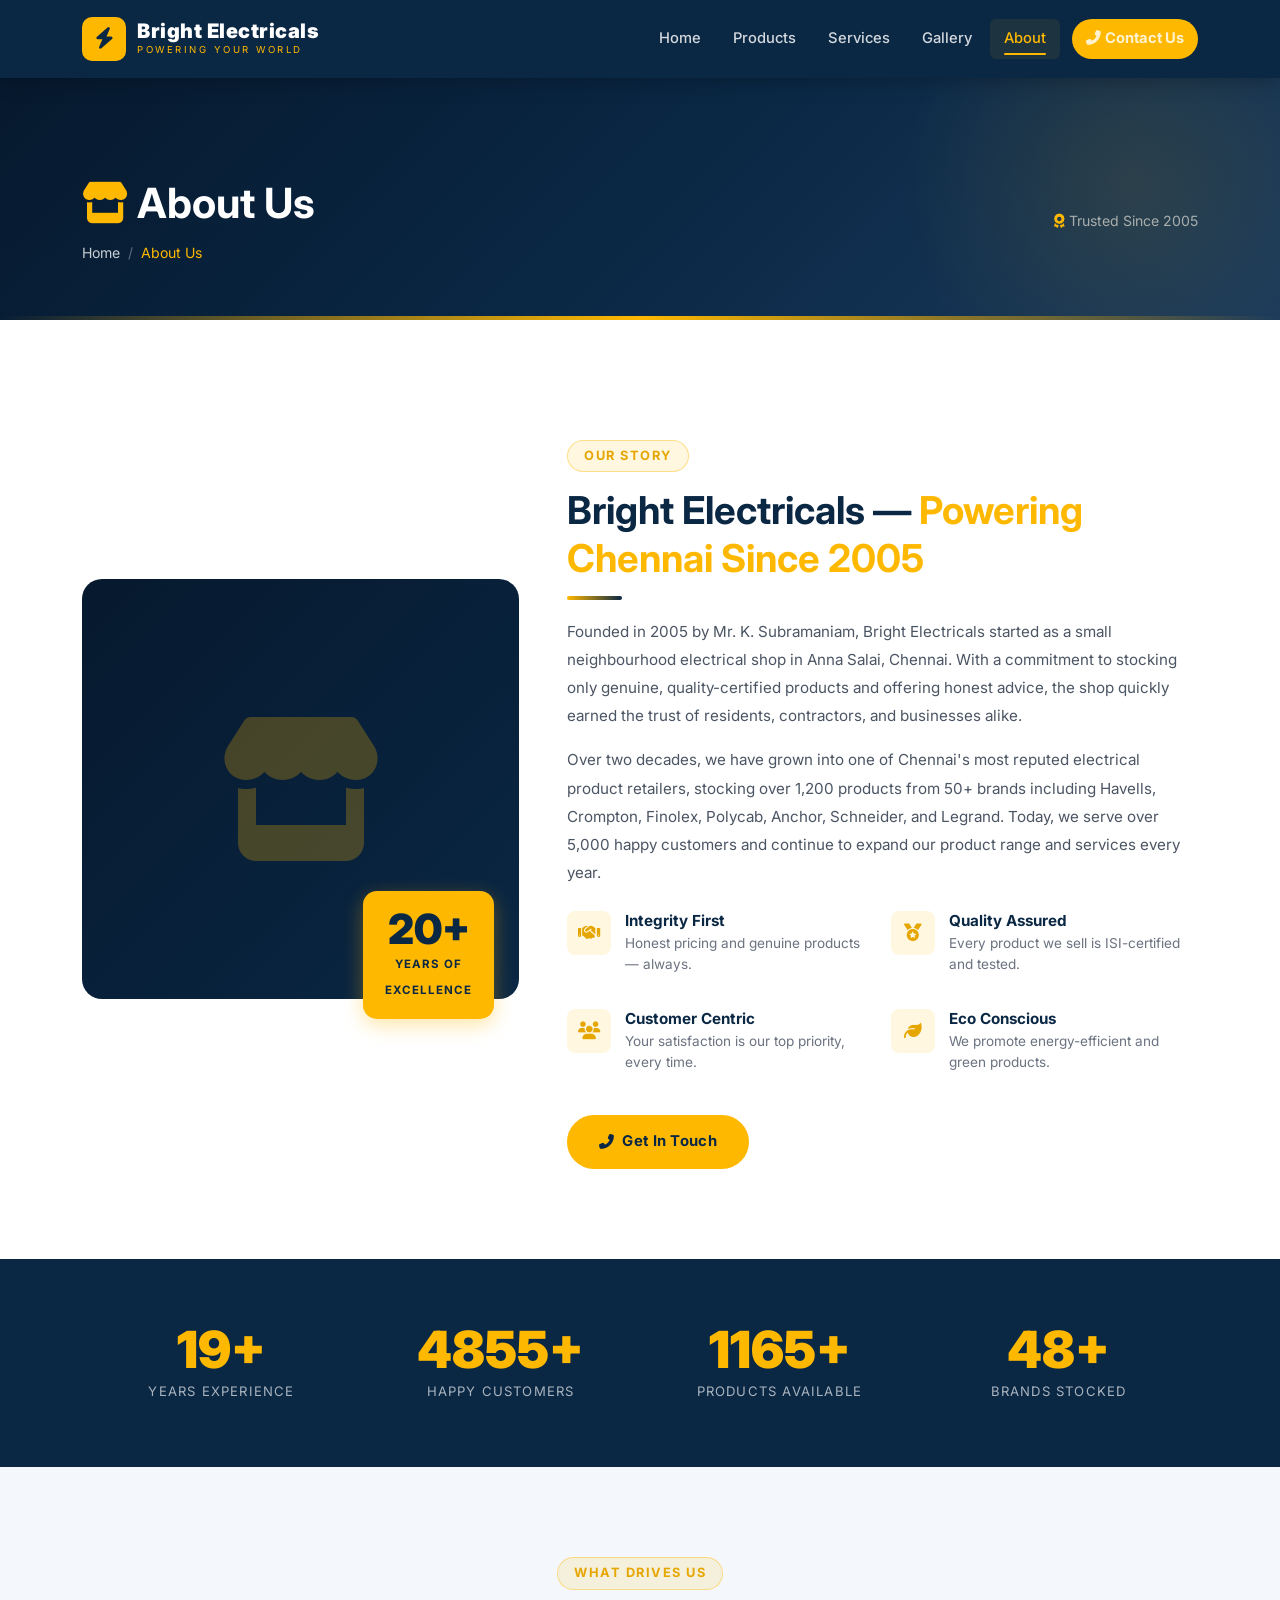
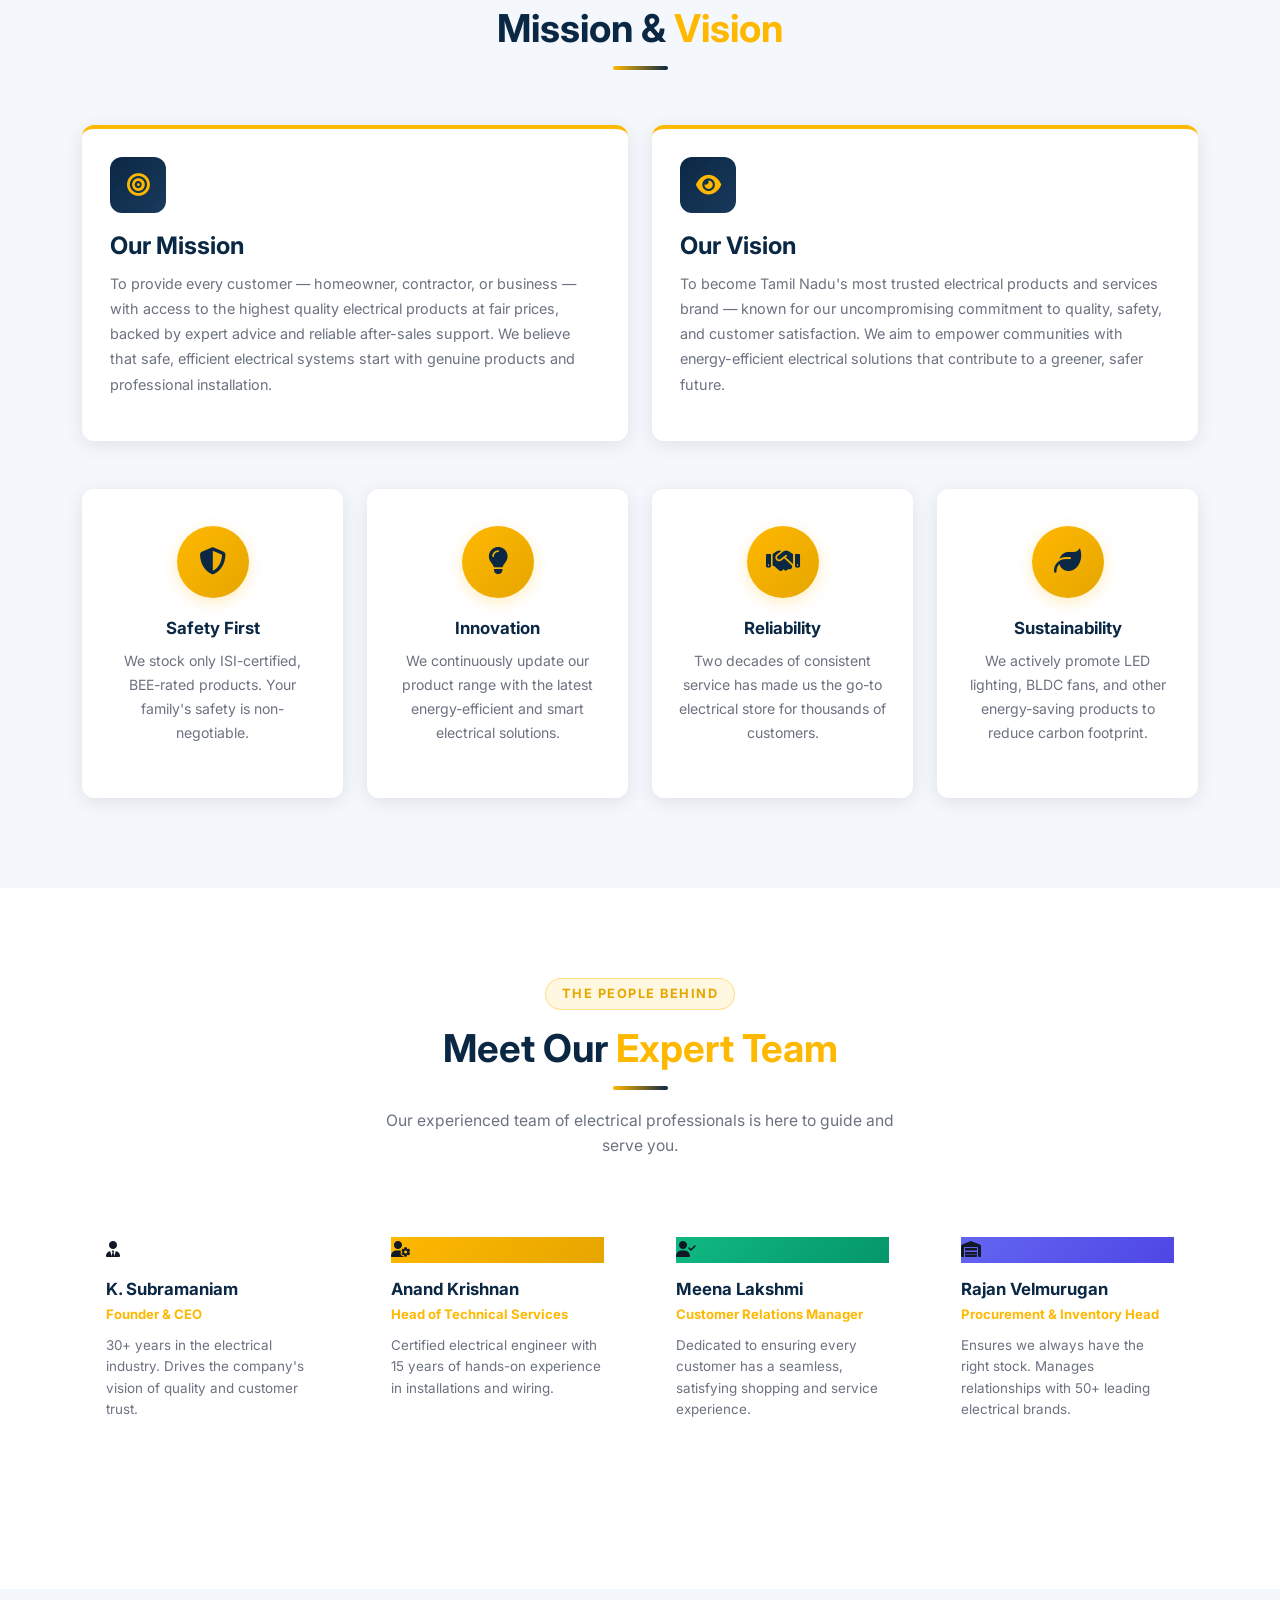
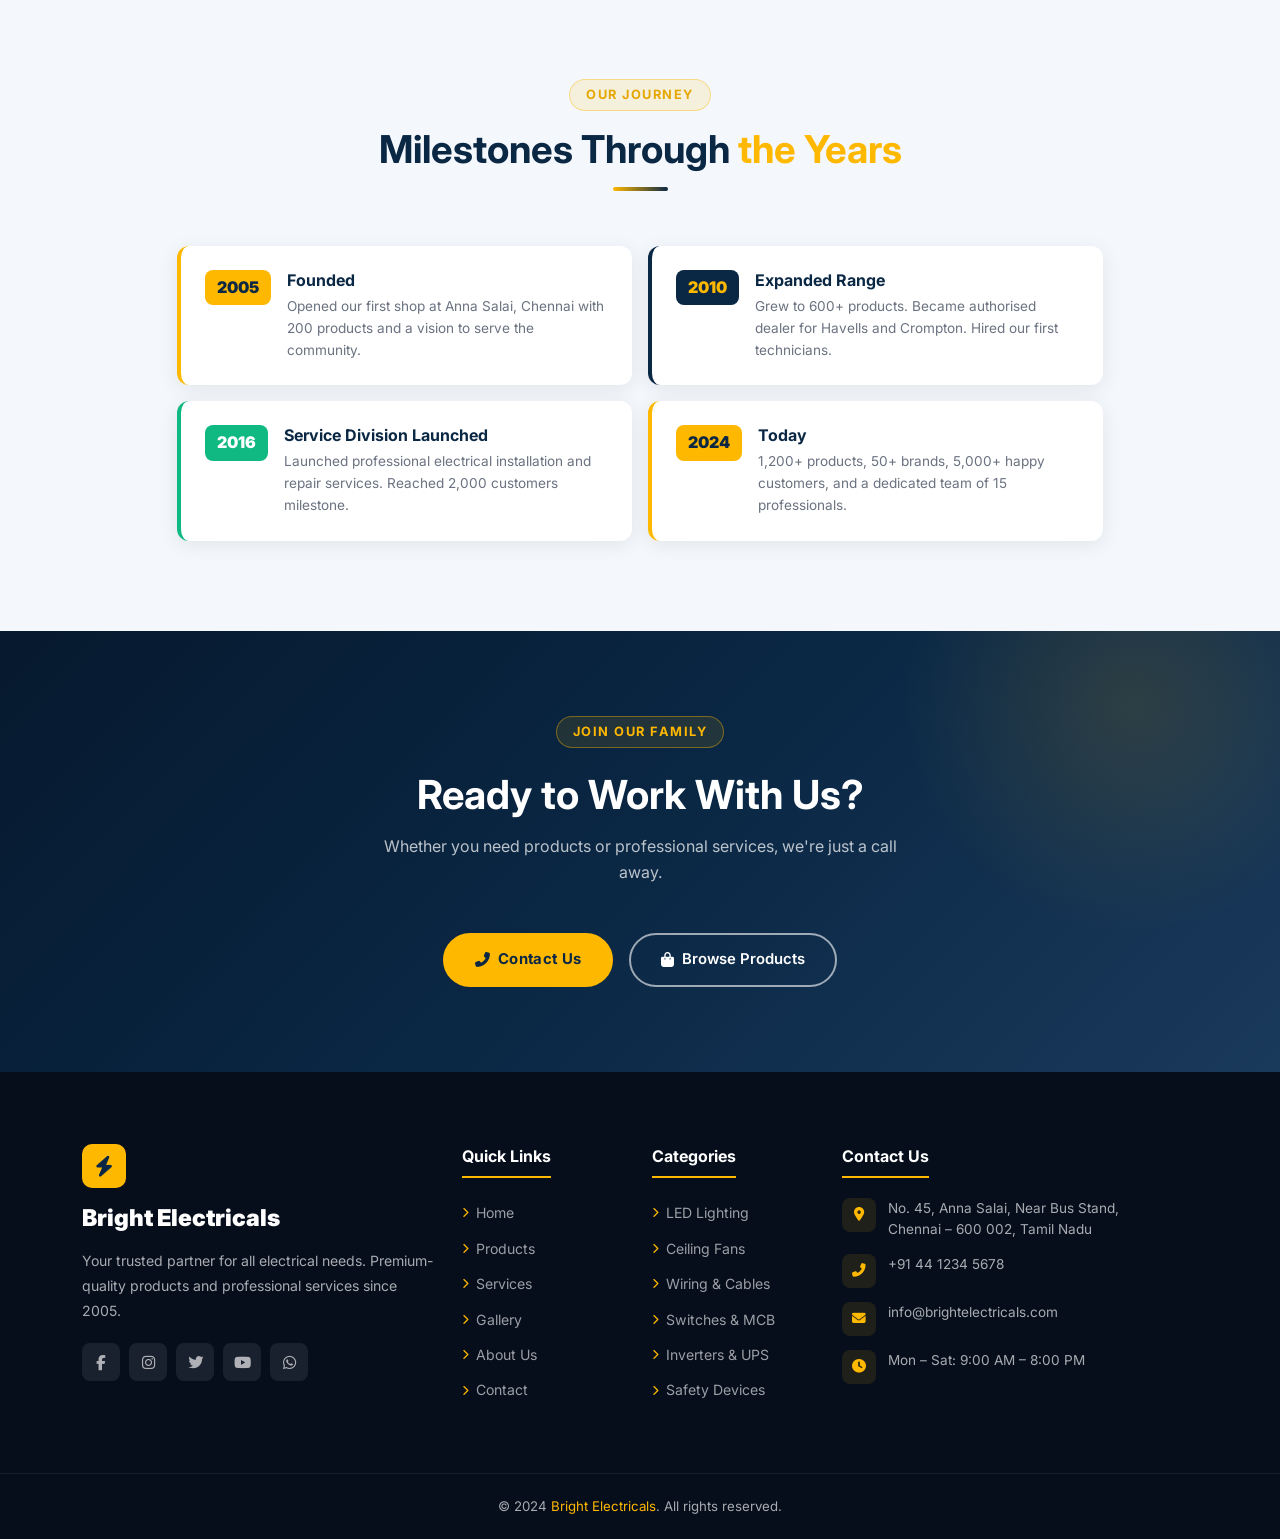
==== about.html @ 71056f07 "first version of website" ====
<!DOCTYPE html>
<html lang="en">
<head>
  <meta charset="UTF-8" />
  <meta name="viewport" content="width=device-width, initial-scale=1.0" />
  <title>About Us — Bright Electricals</title>
  <meta name="description" content="Learn about Bright Electricals — 20+ years of trusted electrical products and services in Chennai." />
  <link rel="stylesheet" href="https://cdn.jsdelivr.net/npm/bootstrap@5.3.2/dist/css/bootstrap.min.css" />
  <link rel="stylesheet" href="https://cdnjs.cloudflare.com/ajax/libs/font-awesome/6.5.0/css/all.min.css" />
  <link href="https://fonts.googleapis.com/css2?family=Inter:wght@400;500;600;700;800;900&display=swap" rel="stylesheet" />
  <link rel="stylesheet" href="css/style.css" />
  <style>body{font-family:'Inter','Segoe UI',sans-serif;}</style>
</head>
<body>

<!-- Preloader -->
<div id="preloader">
  <div class="preloader-inner">
    <i class="fas fa-bolt preloader-icon"></i>
    <div class="preloader-name">Bright Electricals</div>
    <div class="preloader-bar"><div class="preloader-bar-fill"></div></div>
  </div>
</div>

<!-- Navbar -->
<nav class="navbar navbar-expand-lg site-navbar sticky-top">
  <div class="container">
    <a class="navbar-brand navbar-brand-wrap" href="index.html">
      <div class="navbar-logo-icon"><i class="fas fa-bolt"></i></div>
      <div>
        <span class="navbar-brand-name">Bright Electricals</span>
        <span class="navbar-brand-tagline">Powering Your World</span>
      </div>
    </a>
    <button class="navbar-toggler" type="button" data-bs-toggle="collapse" data-bs-target="#mainNav">
      <span class="navbar-toggler-icon"></span>
    </button>
    <div class="collapse navbar-collapse justify-content-end" id="mainNav">
      <ul class="navbar-nav align-items-lg-center gap-lg-1">
        <li class="nav-item"><a class="nav-link" href="index.html">Home</a></li>
        <li class="nav-item"><a class="nav-link" href="products.html">Products</a></li>
        <li class="nav-item"><a class="nav-link" href="services.html">Services</a></li>
        <li class="nav-item"><a class="nav-link" href="gallery.html">Gallery</a></li>
        <li class="nav-item"><a class="nav-link active" href="about.html">About</a></li>
        <li class="nav-item"><a class="nav-link nav-cta" href="contact.html"><i class="fas fa-phone-alt me-1"></i>Contact Us</a></li>
      </ul>
    </div>
  </div>
</nav>

<!-- Page Banner -->
<section class="page-banner">
  <div class="container">
    <div class="row align-items-center">
      <div class="col-md-8">
        <h1 class="banner-title"><i class="fas fa-store me-2" style="color:#FFB800;"></i>About Us</h1>
        <nav aria-label="breadcrumb">
          <ol class="breadcrumb">
            <li class="breadcrumb-item"><a href="index.html">Home</a></li>
            <li class="breadcrumb-item active">About Us</li>
          </ol>
        </nav>
      </div>
      <div class="col-md-4 text-md-end mt-3 mt-md-0">
        <span style="color:rgba(255,255,255,.6); font-size:.88rem;"><i class="fas fa-award me-1" style="color:#FFB800;"></i>Trusted Since 2005</span>
      </div>
    </div>
  </div>
</section>

<!-- Our Story -->
<section class="section-padding" style="background:#fff;">
  <div class="container">
    <div class="row align-items-center g-5">
      <div class="col-lg-5 reveal">
        <div class="about-img-box">
          <div class="about-main-img">
            <i class="fas fa-store fa-10x"></i>
          </div>
          <div class="exp-badge">
            <span class="exp-years">20+</span>
            <span class="exp-text">Years of<br>Excellence</span>
          </div>
        </div>
      </div>
      <div class="col-lg-7 reveal reveal-delay-1" style="padding-top:30px;">
        <span class="section-tag">Our Story</span>
        <h2 class="section-title">Bright Electricals — <span>Powering Chennai Since 2005</span></h2>
        <div class="divider"></div>
        <p style="color:#4b5563; font-size:.95rem; line-height:1.85; margin-bottom:16px;">
          Founded in 2005 by Mr. K. Subramaniam, Bright Electricals started as a small neighbourhood electrical shop in Anna Salai, Chennai. With a commitment to stocking only genuine, quality-certified products and offering honest advice, the shop quickly earned the trust of residents, contractors, and businesses alike.
        </p>
        <p style="color:#4b5563; font-size:.95rem; line-height:1.85; margin-bottom:24px;">
          Over two decades, we have grown into one of Chennai's most reputed electrical product retailers, stocking over 1,200 products from 50+ brands including Havells, Crompton, Finolex, Polycab, Anchor, Schneider, and Legrand. Today, we serve over 5,000 happy customers and continue to expand our product range and services every year.
        </p>
        <div class="row g-3 mb-4">
          <div class="col-6">
            <div class="value-item">
              <div class="value-icon"><i class="fas fa-handshake"></i></div>
              <div>
                <h6>Integrity First</h6>
                <p>Honest pricing and genuine products — always.</p>
              </div>
            </div>
          </div>
          <div class="col-6">
            <div class="value-item">
              <div class="value-icon"><i class="fas fa-medal"></i></div>
              <div>
                <h6>Quality Assured</h6>
                <p>Every product we sell is ISI-certified and tested.</p>
              </div>
            </div>
          </div>
          <div class="col-6">
            <div class="value-item">
              <div class="value-icon"><i class="fas fa-users"></i></div>
              <div>
                <h6>Customer Centric</h6>
                <p>Your satisfaction is our top priority, every time.</p>
              </div>
            </div>
          </div>
          <div class="col-6">
            <div class="value-item">
              <div class="value-icon"><i class="fas fa-leaf"></i></div>
              <div>
                <h6>Eco Conscious</h6>
                <p>We promote energy-efficient and green products.</p>
              </div>
            </div>
          </div>
        </div>
        <a href="contact.html" class="btn-yellow"><i class="fas fa-phone-alt"></i> Get In Touch</a>
      </div>
    </div>
  </div>
</section>

<!-- Stats Counter -->
<section class="stats-strip">
  <div class="container">
    <div class="row g-0 text-center">
      <div class="col-6 col-md-3">
        <div class="stat-block">
          <span class="stat-big counter" data-target="20" data-suffix="+">0+</span>
          <span class="stat-lbl">Years Experience</span>
        </div>
      </div>
      <div class="col-6 col-md-3">
        <div class="stat-block">
          <span class="stat-big counter" data-target="5000" data-suffix="+">0+</span>
          <span class="stat-lbl">Happy Customers</span>
        </div>
      </div>
      <div class="col-6 col-md-3">
        <div class="stat-block">
          <span class="stat-big counter" data-target="1200" data-suffix="+">0+</span>
          <span class="stat-lbl">Products Available</span>
        </div>
      </div>
      <div class="col-6 col-md-3">
        <div class="stat-block">
          <span class="stat-big counter" data-target="50" data-suffix="+">0+</span>
          <span class="stat-lbl">Brands Stocked</span>
        </div>
      </div>
    </div>
  </div>
</section>

<!-- Mission & Vision -->
<section class="section-padding" style="background:#f4f7fb;">
  <div class="container">
    <div class="section-header text-center reveal">
      <span class="section-tag">What Drives Us</span>
      <h2 class="section-title">Mission & <span>Vision</span></h2>
      <div class="divider center"></div>
    </div>
    <div class="row g-4 mb-5">
      <div class="col-md-6 reveal reveal-delay-1">
        <div class="mission-vision-card">
          <div style="width:56px; height:56px; background:linear-gradient(135deg,#0a2744,#1a3a5c); border-radius:12px; display:flex; align-items:center; justify-content:center; margin-bottom:18px;">
            <i class="fas fa-bullseye" style="color:#FFB800; font-size:1.4rem;"></i>
          </div>
          <h4>Our Mission</h4>
          <p>To provide every customer — homeowner, contractor, or business — with access to the highest quality electrical products at fair prices, backed by expert advice and reliable after-sales support. We believe that safe, efficient electrical systems start with genuine products and professional installation.</p>
        </div>
      </div>
      <div class="col-md-6 reveal reveal-delay-2">
        <div class="mission-vision-card">
          <div style="width:56px; height:56px; background:linear-gradient(135deg,#0a2744,#1a3a5c); border-radius:12px; display:flex; align-items:center; justify-content:center; margin-bottom:18px;">
            <i class="fas fa-eye" style="color:#FFB800; font-size:1.4rem;"></i>
          </div>
          <h4>Our Vision</h4>
          <p>To become Tamil Nadu's most trusted electrical products and services brand — known for our uncompromising commitment to quality, safety, and customer satisfaction. We aim to empower communities with energy-efficient electrical solutions that contribute to a greener, safer future.</p>
        </div>
      </div>
    </div>

    <!-- Core Values -->
    <div class="row g-4">
      <div class="col-lg-3 col-sm-6 reveal reveal-delay-1">
        <div class="feature-card">
          <div class="feature-icon-wrap"><i class="fas fa-shield-alt"></i></div>
          <h4>Safety First</h4>
          <p>We stock only ISI-certified, BEE-rated products. Your family's safety is non-negotiable.</p>
        </div>
      </div>
      <div class="col-lg-3 col-sm-6 reveal reveal-delay-2">
        <div class="feature-card">
          <div class="feature-icon-wrap"><i class="fas fa-lightbulb"></i></div>
          <h4>Innovation</h4>
          <p>We continuously update our product range with the latest energy-efficient and smart electrical solutions.</p>
        </div>
      </div>
      <div class="col-lg-3 col-sm-6 reveal reveal-delay-3">
        <div class="feature-card">
          <div class="feature-icon-wrap"><i class="fas fa-handshake"></i></div>
          <h4>Reliability</h4>
          <p>Two decades of consistent service has made us the go-to electrical store for thousands of customers.</p>
        </div>
      </div>
      <div class="col-lg-3 col-sm-6 reveal reveal-delay-4">
        <div class="feature-card">
          <div class="feature-icon-wrap"><i class="fas fa-leaf"></i></div>
          <h4>Sustainability</h4>
          <p>We actively promote LED lighting, BLDC fans, and other energy-saving products to reduce carbon footprint.</p>
        </div>
      </div>
    </div>
  </div>
</section>

<!-- Team Section -->
<section class="section-padding" style="background:#fff;">
  <div class="container">
    <div class="section-header text-center reveal">
      <span class="section-tag">The People Behind</span>
      <h2 class="section-title">Meet Our <span>Expert Team</span></h2>
      <div class="divider center"></div>
      <p class="section-subtitle center">Our experienced team of electrical professionals is here to guide and serve you.</p>
    </div>
    <div class="row g-4 justify-content-center">
      <div class="col-sm-6 col-lg-3 reveal reveal-delay-1">
        <div class="team-card p-4">
          <div class="team-avatar mb-3"><i class="fas fa-user-tie"></i></div>
          <h5 style="color:#0a2744; font-size:1.05rem; margin-bottom:4px;">K. Subramaniam</h5>
          <p style="font-size:.82rem; color:#FFB800; font-weight:700; margin-bottom:10px;">Founder & CEO</p>
          <p style="font-size:.84rem; color:#6b7280; line-height:1.6;">30+ years in the electrical industry. Drives the company's vision of quality and customer trust.</p>
          <div class="social-links justify-content-center mt-3">
            <a href="#" class="social-link"><i class="fab fa-linkedin-in"></i></a>
            <a href="#" class="social-link"><i class="fab fa-whatsapp"></i></a>
          </div>
        </div>
      </div>
      <div class="col-sm-6 col-lg-3 reveal reveal-delay-2">
        <div class="team-card p-4">
          <div class="team-avatar mb-3" style="background:linear-gradient(135deg,#FFB800,#e6a600);"><i class="fas fa-user-cog"></i></div>
          <h5 style="color:#0a2744; font-size:1.05rem; margin-bottom:4px;">Anand Krishnan</h5>
          <p style="font-size:.82rem; color:#FFB800; font-weight:700; margin-bottom:10px;">Head of Technical Services</p>
          <p style="font-size:.84rem; color:#6b7280; line-height:1.6;">Certified electrical engineer with 15 years of hands-on experience in installations and wiring.</p>
          <div class="social-links justify-content-center mt-3">
            <a href="#" class="social-link"><i class="fab fa-linkedin-in"></i></a>
            <a href="#" class="social-link"><i class="fab fa-whatsapp"></i></a>
          </div>
        </div>
      </div>
      <div class="col-sm-6 col-lg-3 reveal reveal-delay-3">
        <div class="team-card p-4">
          <div class="team-avatar mb-3" style="background:linear-gradient(135deg,#10b981,#059669);"><i class="fas fa-user-check"></i></div>
          <h5 style="color:#0a2744; font-size:1.05rem; margin-bottom:4px;">Meena Lakshmi</h5>
          <p style="font-size:.82rem; color:#FFB800; font-weight:700; margin-bottom:10px;">Customer Relations Manager</p>
          <p style="font-size:.84rem; color:#6b7280; line-height:1.6;">Dedicated to ensuring every customer has a seamless, satisfying shopping and service experience.</p>
          <div class="social-links justify-content-center mt-3">
            <a href="#" class="social-link"><i class="fab fa-linkedin-in"></i></a>
            <a href="#" class="social-link"><i class="fab fa-whatsapp"></i></a>
          </div>
        </div>
      </div>
      <div class="col-sm-6 col-lg-3 reveal reveal-delay-4">
        <div class="team-card p-4">
          <div class="team-avatar mb-3" style="background:linear-gradient(135deg,#6366f1,#4f46e5);"><i class="fas fa-warehouse"></i></div>
          <h5 style="color:#0a2744; font-size:1.05rem; margin-bottom:4px;">Rajan Velmurugan</h5>
          <p style="font-size:.82rem; color:#FFB800; font-weight:700; margin-bottom:10px;">Procurement & Inventory Head</p>
          <p style="font-size:.84rem; color:#6b7280; line-height:1.6;">Ensures we always have the right stock. Manages relationships with 50+ leading electrical brands.</p>
          <div class="social-links justify-content-center mt-3">
            <a href="#" class="social-link"><i class="fab fa-linkedin-in"></i></a>
            <a href="#" class="social-link"><i class="fab fa-whatsapp"></i></a>
          </div>
        </div>
      </div>
    </div>
  </div>
</section>

<!-- Why Us Timeline -->
<section class="section-padding" style="background:#f4f7fb;">
  <div class="container">
    <div class="section-header text-center reveal">
      <span class="section-tag">Our Journey</span>
      <h2 class="section-title">Milestones Through <span>the Years</span></h2>
      <div class="divider center"></div>
    </div>
    <div class="row g-4 justify-content-center">
      <div class="col-md-10">
        <div class="row g-3">
          <div class="col-md-6 reveal reveal-delay-1">
            <div style="background:#fff; border-radius:12px; padding:24px; box-shadow:0 4px 20px rgba(0,0,0,.08); display:flex; gap:16px; align-items:flex-start; border-left:4px solid #FFB800;">
              <div style="background:#FFB800; color:#0a2744; font-weight:900; font-size:1rem; padding:8px 12px; border-radius:8px; flex-shrink:0; line-height:1.2; text-align:center;">2005</div>
              <div>
                <h6 style="color:#0a2744; margin-bottom:6px;">Founded</h6>
                <p style="font-size:.85rem; color:#6b7280; margin:0; line-height:1.6;">Opened our first shop at Anna Salai, Chennai with 200 products and a vision to serve the community.</p>
              </div>
            </div>
          </div>
          <div class="col-md-6 reveal reveal-delay-2">
            <div style="background:#fff; border-radius:12px; padding:24px; box-shadow:0 4px 20px rgba(0,0,0,.08); display:flex; gap:16px; align-items:flex-start; border-left:4px solid #0a2744;">
              <div style="background:#0a2744; color:#FFB800; font-weight:900; font-size:1rem; padding:8px 12px; border-radius:8px; flex-shrink:0; line-height:1.2; text-align:center;">2010</div>
              <div>
                <h6 style="color:#0a2744; margin-bottom:6px;">Expanded Range</h6>
                <p style="font-size:.85rem; color:#6b7280; margin:0; line-height:1.6;">Grew to 600+ products. Became authorised dealer for Havells and Crompton. Hired our first technicians.</p>
              </div>
            </div>
          </div>
          <div class="col-md-6 reveal reveal-delay-3">
            <div style="background:#fff; border-radius:12px; padding:24px; box-shadow:0 4px 20px rgba(0,0,0,.08); display:flex; gap:16px; align-items:flex-start; border-left:4px solid #10b981;">
              <div style="background:#10b981; color:#fff; font-weight:900; font-size:1rem; padding:8px 12px; border-radius:8px; flex-shrink:0; line-height:1.2; text-align:center;">2016</div>
              <div>
                <h6 style="color:#0a2744; margin-bottom:6px;">Service Division Launched</h6>
                <p style="font-size:.85rem; color:#6b7280; margin:0; line-height:1.6;">Launched professional electrical installation and repair services. Reached 2,000 customers milestone.</p>
              </div>
            </div>
          </div>
          <div class="col-md-6 reveal reveal-delay-4">
            <div style="background:#fff; border-radius:12px; padding:24px; box-shadow:0 4px 20px rgba(0,0,0,.08); display:flex; gap:16px; align-items:flex-start; border-left:4px solid #FFB800;">
              <div style="background:#FFB800; color:#0a2744; font-weight:900; font-size:1rem; padding:8px 12px; border-radius:8px; flex-shrink:0; line-height:1.2; text-align:center;">2024</div>
              <div>
                <h6 style="color:#0a2744; margin-bottom:6px;">Today</h6>
                <p style="font-size:.85rem; color:#6b7280; margin:0; line-height:1.6;">1,200+ products, 50+ brands, 5,000+ happy customers, and a dedicated team of 15 professionals.</p>
              </div>
            </div>
          </div>
        </div>
      </div>
    </div>
  </div>
</section>

<!-- CTA -->
<section class="cta-section">
  <div class="container text-center position-relative">
    <div class="reveal">
      <span class="section-tag" style="color:#FFB800; border-color:rgba(255,184,0,.4); background:rgba(255,184,0,.1);">Join Our Family</span>
      <h2 class="cta-title mt-2">Ready to Work With Us?</h2>
      <p class="cta-sub mb-5 mx-auto">Whether you need products or professional services, we're just a call away.</p>
      <div class="d-flex justify-content-center gap-3 flex-wrap">
        <a href="contact.html" class="btn-yellow"><i class="fas fa-phone-alt"></i> Contact Us</a>
        <a href="products.html" class="btn-outline-white"><i class="fas fa-shopping-bag"></i> Browse Products</a>
      </div>
    </div>
  </div>
</section>

<!-- Footer -->
<footer class="site-footer">
  <div class="container">
    <div class="row g-4">
      <div class="col-lg-4 col-md-6">
        <div class="footer-logo-icon"><i class="fas fa-bolt"></i></div>
        <span class="footer-brand-name">Bright Electricals</span>
        <p class="footer-about">Your trusted partner for all electrical needs. Premium-quality products and professional services since 2005.</p>
        <div class="social-links">
          <a href="#" class="social-link"><i class="fab fa-facebook-f"></i></a>
          <a href="#" class="social-link"><i class="fab fa-instagram"></i></a>
          <a href="#" class="social-link"><i class="fab fa-twitter"></i></a>
          <a href="#" class="social-link"><i class="fab fa-youtube"></i></a>
          <a href="#" class="social-link"><i class="fab fa-whatsapp"></i></a>
        </div>
      </div>
      <div class="col-lg-2 col-md-6 col-6">
        <h5 class="footer-heading">Quick Links</h5>
        <ul class="footer-list">
          <li><a href="index.html"><i class="fas fa-chevron-right"></i>Home</a></li>
          <li><a href="products.html"><i class="fas fa-chevron-right"></i>Products</a></li>
          <li><a href="services.html"><i class="fas fa-chevron-right"></i>Services</a></li>
          <li><a href="gallery.html"><i class="fas fa-chevron-right"></i>Gallery</a></li>
          <li><a href="about.html"><i class="fas fa-chevron-right"></i>About Us</a></li>
          <li><a href="contact.html"><i class="fas fa-chevron-right"></i>Contact</a></li>
        </ul>
      </div>
      <div class="col-lg-2 col-md-6 col-6">
        <h5 class="footer-heading">Categories</h5>
        <ul class="footer-list">
          <li><a href="products.html"><i class="fas fa-chevron-right"></i>LED Lighting</a></li>
          <li><a href="products.html"><i class="fas fa-chevron-right"></i>Ceiling Fans</a></li>
          <li><a href="products.html"><i class="fas fa-chevron-right"></i>Wiring & Cables</a></li>
          <li><a href="products.html"><i class="fas fa-chevron-right"></i>Switches & MCB</a></li>
          <li><a href="products.html"><i class="fas fa-chevron-right"></i>Inverters & UPS</a></li>
          <li><a href="products.html"><i class="fas fa-chevron-right"></i>Safety Devices</a></li>
        </ul>
      </div>
      <div class="col-lg-4 col-md-6">
        <h5 class="footer-heading">Contact Us</h5>
        <div class="footer-contact-row">
          <div class="footer-contact-icon"><i class="fas fa-map-marker-alt"></i></div>
          <div class="info">No. 45, Anna Salai, Near Bus Stand,<br>Chennai – 600 002, Tamil Nadu</div>
        </div>
        <div class="footer-contact-row">
          <div class="footer-contact-icon"><i class="fas fa-phone-alt"></i></div>
          <div class="info"><a href="tel:+914412345678" style="color:rgba(255,255,255,.65);">+91 44 1234 5678</a></div>
        </div>
        <div class="footer-contact-row">
          <div class="footer-contact-icon"><i class="fas fa-envelope"></i></div>
          <div class="info"><a href="mailto:info@brightelectricals.com" style="color:rgba(255,255,255,.65);">info@brightelectricals.com</a></div>
        </div>
        <div class="footer-contact-row">
          <div class="footer-contact-icon"><i class="fas fa-clock"></i></div>
          <div class="info">Mon – Sat: 9:00 AM – 8:00 PM</div>
        </div>
      </div>
    </div>
  </div>
  <div class="footer-bottom">
    <p class="mb-0">© 2024 <a href="index.html">Bright Electricals</a>. All rights reserved.</p>
  </div>
</footer>

<button id="scrollTop" title="Back to Top"><i class="fas fa-chevron-up"></i></button>
<script src="https://cdn.jsdelivr.net/npm/bootstrap@5.3.2/dist/js/bootstrap.bundle.min.js"></script>
<script src="js/script.js"></script>
</body>
</html>
---- css/style.css ----
/* ============================================================
   BRIGHT ELECTRICALS — Main Stylesheet
   ============================================================ */

/* ── CSS Variables ── */
:root {
  --primary:        #0a2744;
  --primary-light:  #1a3a5c;
  --primary-dark:   #06192e;
  --secondary:      #FFB800;
  --secondary-dark: #e6a600;
  --white:          #ffffff;
  --light:          #f4f7fb;
  --dark:           #111827;
  --gray:           #6b7280;
  --light-gray:     #e5e7eb;
  --success:        #10b981;
  --danger:         #ef4444;
  --shadow:         0 4px 20px rgba(0,0,0,0.09);
  --shadow-hover:   0 10px 35px rgba(0,0,0,0.18);
  --shadow-yellow:  0 6px 20px rgba(255,184,0,0.35);
  --transition:     all 0.3s ease;
  --radius:         12px;
  --radius-sm:      8px;
}

/* ── Reset & Base ── */
*, *::before, *::after { box-sizing: border-box; margin: 0; padding: 0; }
html { scroll-behavior: smooth; }
body {
  font-family: 'Segoe UI', Tahoma, Geneva, Verdana, sans-serif;
  color: var(--dark);
  background: var(--white);
  overflow-x: hidden;
  line-height: 1.6;
}
h1,h2,h3,h4,h5,h6 { font-weight: 700; line-height: 1.25; }
a { text-decoration: none; transition: var(--transition); }
img { max-width: 100%; }
ul { list-style: none; }

/* ── Utilities ── */
.section-padding  { padding: 90px 0; }
.section-padding-sm { padding: 60px 0; }

.section-header { margin-bottom: 55px; }
.section-tag {
  display: inline-block;
  background: rgba(255,184,0,0.12);
  border: 1px solid rgba(255,184,0,0.4);
  color: var(--secondary-dark);
  padding: 5px 16px;
  border-radius: 50px;
  font-size: .8rem;
  font-weight: 700;
  letter-spacing: 1.5px;
  text-transform: uppercase;
  margin-bottom: 14px;
}
.section-title {
  font-size: clamp(1.8rem, 4vw, 2.4rem);
  color: var(--primary);
  margin-bottom: 14px;
}
.section-title span { color: var(--secondary); }
.section-subtitle { color: var(--gray); font-size: .98rem; max-width: 540px; }
.section-subtitle.center { margin: 0 auto; }
.divider {
  width: 55px; height: 4px;
  background: linear-gradient(to right, var(--secondary), var(--primary));
  border-radius: 2px;
  margin: 12px 0 18px;
}
.divider.center { margin: 12px auto 18px; }

/* Buttons */
.btn-yellow {
  display: inline-flex; align-items: center; gap: 8px;
  background: var(--secondary);
  color: var(--primary);
  border: 2px solid var(--secondary);
  padding: 13px 30px;
  border-radius: 50px;
  font-weight: 700;
  font-size: .93rem;
  letter-spacing: .3px;
  transition: var(--transition);
  cursor: pointer;
}
.btn-yellow:hover {
  background: var(--secondary-dark);
  border-color: var(--secondary-dark);
  color: var(--primary);
  transform: translateY(-3px);
  box-shadow: var(--shadow-yellow);
}
.btn-outline-white {
  display: inline-flex; align-items: center; gap: 8px;
  background: transparent;
  color: var(--white);
  border: 2px solid rgba(255,255,255,0.6);
  padding: 13px 30px;
  border-radius: 50px;
  font-weight: 600;
  font-size: .93rem;
  transition: var(--transition);
  cursor: pointer;
}
.btn-outline-white:hover {
  background: var(--white);
  color: var(--primary);
  border-color: var(--white);
  transform: translateY(-3px);
}
.btn-primary-dark {
  display: inline-flex; align-items: center; gap: 8px;
  background: var(--primary);
  color: var(--white);
  border: 2px solid var(--primary);
  padding: 11px 26px;
  border-radius: var(--radius-sm);
  font-weight: 600;
  font-size: .9rem;
  transition: var(--transition);
  cursor: pointer;
}
.btn-primary-dark:hover {
  background: var(--primary-light);
  border-color: var(--primary-light);
  color: var(--white);
  transform: translateY(-2px);
  box-shadow: var(--shadow);
}
.btn-sm-yellow {
  display: inline-flex; align-items: center; gap: 6px;
  background: var(--secondary);
  color: var(--primary);
  border: none;
  padding: 9px 20px;
  border-radius: var(--radius-sm);
  font-weight: 700;
  font-size: .85rem;
  transition: var(--transition);
  cursor: pointer;
  width: 100%;
  justify-content: center;
}
.btn-sm-yellow:hover {
  background: var(--secondary-dark);
  color: var(--primary);
  transform: translateY(-2px);
  box-shadow: var(--shadow-yellow);
}
.btn-sm-outline {
  display: inline-flex; align-items: center; gap: 6px;
  background: transparent;
  color: var(--primary);
  border: 2px solid var(--primary);
  padding: 9px 20px;
  border-radius: var(--radius-sm);
  font-weight: 600;
  font-size: .85rem;
  transition: var(--transition);
  cursor: pointer;
}
.btn-sm-outline:hover {
  background: var(--primary);
  color: var(--white);
}

/* ============================================================
   PRELOADER
   ============================================================ */
#preloader {
  position: fixed; inset: 0;
  background: var(--primary);
  display: flex; align-items: center; justify-content: center;
  z-index: 9999;
  transition: opacity .5s ease, visibility .5s ease;
}
#preloader.hidden { opacity: 0; visibility: hidden; pointer-events: none; }
.preloader-inner { text-align: center; }
.preloader-icon {
  font-size: 3.5rem;
  color: var(--secondary);
  animation: preloaderPulse 1s ease-in-out infinite alternate;
  display: block; margin-bottom: 15px;
}
.preloader-name {
  color: var(--white);
  font-size: 1.4rem;
  font-weight: 800;
  letter-spacing: 3px;
  text-transform: uppercase;
  margin-bottom: 20px;
}
.preloader-bar {
  width: 220px; height: 4px;
  background: rgba(255,255,255,0.15);
  border-radius: 4px;
  overflow: hidden;
  margin: 0 auto;
}
.preloader-bar-fill {
  height: 100%;
  background: var(--secondary);
  border-radius: 4px;
  animation: barLoad 1.4s ease infinite;
}
@keyframes preloaderPulse {
  from { transform: scale(1);   opacity: .8; }
  to   { transform: scale(1.15); opacity: 1; }
}
@keyframes barLoad {
  0%   { width: 0%;   margin-left: 0;    }
  50%  { width: 80%;  margin-left: 0;    }
  100% { width: 0%;   margin-left: 100%; }
}

/* ============================================================
   SCROLL-TO-TOP
   ============================================================ */
#scrollTop {
  position: fixed; bottom: 30px; right: 30px;
  width: 46px; height: 46px;
  background: var(--secondary);
  color: var(--primary);
  border: none; border-radius: 50%;
  display: flex; align-items: center; justify-content: center;
  font-size: 1.1rem;
  cursor: pointer;
  box-shadow: var(--shadow-yellow);
  transition: var(--transition);
  opacity: 0; visibility: hidden;
  z-index: 990;
}
#scrollTop.visible { opacity: 1; visibility: visible; }
#scrollTop:hover { transform: translateY(-4px); box-shadow: 0 8px 25px rgba(255,184,0,0.5); }

/* ============================================================
   NAVBAR
   ============================================================ */
.site-navbar {
  background: var(--primary) !important;
  padding: 12px 0;
  transition: var(--transition);
  box-shadow: 0 2px 20px rgba(0,0,0,0.25);
}
.site-navbar.scrolled { padding: 8px 0; box-shadow: 0 4px 30px rgba(0,0,0,0.4); }

.navbar-brand-wrap { display: flex; align-items: center; gap: 11px; }
.navbar-logo-icon {
  width: 44px; height: 44px;
  background: var(--secondary);
  border-radius: 10px;
  display: flex; align-items: center; justify-content: center;
  font-size: 1.35rem; color: var(--primary);
  flex-shrink: 0;
}
.navbar-brand-name { display: block; font-size: 1.25rem; font-weight: 900; color: var(--white); letter-spacing: .5px; line-height: 1.1; }
.navbar-brand-tagline { display: block; font-size: .6rem; color: var(--secondary); letter-spacing: 2.5px; text-transform: uppercase; }

.site-navbar .nav-link {
  color: rgba(255,255,255,0.82) !important;
  font-weight: 500; font-size: .92rem;
  padding: 8px 14px !important;
  border-radius: 6px;
  transition: var(--transition);
  position: relative;
}
.site-navbar .nav-link::after {
  content: ''; position: absolute; bottom: 4px; left: 14px; right: 14px;
  height: 2px; background: var(--secondary);
  transform: scaleX(0); transition: transform .3s ease; border-radius: 1px;
}
.site-navbar .nav-link:hover,
.site-navbar .nav-link.active {
  color: var(--secondary) !important;
  background: rgba(255,184,0,0.08);
}
.site-navbar .nav-link:hover::after,
.site-navbar .nav-link.active::after { transform: scaleX(1); }

.nav-cta {
  background: var(--secondary) !important;
  color: var(--primary) !important;
  padding: 9px 22px !important;
  border-radius: 50px !important;
  font-weight: 700 !important;
  margin-left: 8px;
}
.nav-cta:hover { background: var(--secondary-dark) !important; }
.nav-cta::after { display: none !important; }

.navbar-toggler { border-color: rgba(255,184,0,0.5) !important; }
.navbar-toggler-icon { filter: invert(1); }

/* ============================================================
   PAGE BANNER (inner pages)
   ============================================================ */
.page-banner {
  background: linear-gradient(135deg, var(--primary-dark) 0%, var(--primary) 50%, var(--primary-light) 100%);
  padding: 100px 0 55px;
  position: relative; overflow: hidden;
  margin-top: 0;
}
.page-banner::before {
  content: '';
  position: absolute; top: -60%; right: -8%;
  width: 500px; height: 500px;
  background: radial-gradient(circle, rgba(255,184,0,0.1) 0%, transparent 65%);
  border-radius: 50%; pointer-events: none;
}
.page-banner::after {
  content: '';
  position: absolute; bottom: 0; left: 0; right: 0;
  height: 4px;
  background: linear-gradient(to right, transparent, var(--secondary), transparent);
}
.page-banner .banner-title { font-size: clamp(1.8rem, 4vw, 2.6rem); color: var(--white); margin-bottom: 12px; }
.breadcrumb { background: none; padding: 0; margin: 0; }
.breadcrumb-item { font-size: .88rem; color: rgba(255,255,255,0.55); }
.breadcrumb-item.active { color: var(--secondary); }
.breadcrumb-item a { color: rgba(255,255,255,0.78); }
.breadcrumb-item+.breadcrumb-item::before { color: rgba(255,255,255,0.35); }

/* ============================================================
   HERO SECTION
   ============================================================ */
.hero-section {
  min-height: 100vh;
  background: linear-gradient(135deg, #06192e 0%, #0a2744 40%, #0e3060 70%, #162d4a 100%);
  display: flex; align-items: center;
  position: relative; overflow: hidden;
  padding: 60px 0;
}
.hero-section::before {
  content: '';
  position: absolute; top: -40%; right: -5%;
  width: 650px; height: 650px;
  background: radial-gradient(circle, rgba(255,184,0,0.09) 0%, transparent 65%);
  border-radius: 50%; pointer-events: none;
}
.hero-section::after {
  content: '';
  position: absolute; bottom: -30%; left: -5%;
  width: 450px; height: 450px;
  background: radial-gradient(circle, rgba(255,184,0,0.06) 0%, transparent 65%);
  border-radius: 50%; pointer-events: none;
}

.hero-tag {
  display: inline-block;
  background: rgba(255,184,0,0.12);
  border: 1px solid rgba(255,184,0,0.45);
  color: var(--secondary);
  padding: 6px 18px;
  border-radius: 50px;
  font-size: .82rem; font-weight: 700;
  letter-spacing: 1.5px; text-transform: uppercase;
  margin-bottom: 20px;
  animation: fadeSlideDown .6s ease both;
}
.hero-title {
  font-size: clamp(2.2rem, 5vw, 3.8rem);
  font-weight: 900; color: var(--white);
  line-height: 1.1; margin-bottom: 20px;
  animation: fadeSlideDown .7s ease .1s both;
}
.hero-title .highlight { color: var(--secondary); display: block; }
.hero-subtitle {
  font-size: clamp(.95rem, 2vw, 1.12rem);
  color: rgba(255,255,255,.75);
  margin-bottom: 35px; max-width: 480px; line-height: 1.75;
  animation: fadeSlideDown .7s ease .2s both;
}
.hero-buttons {
  display: flex; gap: 14px; flex-wrap: wrap; margin-bottom: 48px;
  animation: fadeSlideDown .7s ease .3s both;
}
.hero-stats {
  display: flex; gap: 35px; flex-wrap: wrap;
  animation: fadeSlideDown .7s ease .4s both;
}
.hero-stat-item .num { font-size: 2rem; font-weight: 900; color: var(--secondary); display: block; line-height: 1; }
.hero-stat-item .lbl { font-size: .72rem; color: rgba(255,255,255,.6); text-transform: uppercase; letter-spacing: 1px; margin-top: 4px; }
.hero-stat-divider { width: 1px; height: 50px; background: rgba(255,255,255,.15); align-self: center; }

/* Hero visual panel */
.hero-visual-panel {
  background: rgba(255,255,255,0.04);
  border: 1px solid rgba(255,255,255,0.08);
  border-radius: 20px;
  padding: 30px;
  backdrop-filter: blur(6px);
  position: relative;
  animation: fadeSlideLeft .8s ease .2s both;
}
.hero-visual-panel::before {
  content: '';
  position: absolute; inset: -1px;
  background: linear-gradient(135deg, rgba(255,184,0,.25), transparent 50%, rgba(255,184,0,.1));
  border-radius: 21px; z-index: -1;
}
.hero-grid {
  display: grid; grid-template-columns: 1fr 1fr; gap: 14px;
}
.hero-product-tile {
  background: rgba(255,255,255,0.06);
  border: 1px solid rgba(255,255,255,0.08);
  border-radius: 12px;
  padding: 22px 15px;
  text-align: center;
  transition: var(--transition);
  cursor: default;
}
.hero-product-tile:hover {
  background: rgba(255,184,0,0.13);
  border-color: rgba(255,184,0,0.4);
  transform: translateY(-4px);
}
.hero-product-tile i { font-size: 2.4rem; color: var(--secondary); display: block; margin-bottom: 9px; }
.hero-product-tile span { font-size: .78rem; color: rgba(255,255,255,.78); font-weight: 500; }

.hero-float-badge {
  position: absolute;
  background: var(--secondary);
  color: var(--primary);
  padding: 8px 14px;
  border-radius: 50px;
  font-size: .78rem; font-weight: 700;
  box-shadow: var(--shadow-yellow);
  display: flex; align-items: center; gap: 6px;
  white-space: nowrap;
}
.hfb-1 { top: -16px; right: 20px; animation: floatAnim 3s ease-in-out infinite; }
.hfb-2 { bottom: -16px; left: 20px; animation: floatAnim 3s ease-in-out 1.5s infinite; }
@keyframes floatAnim {
  0%,100% { transform: translateY(0); }
  50%      { transform: translateY(-10px); }
}
@keyframes fadeSlideDown {
  from { opacity: 0; transform: translateY(20px); }
  to   { opacity: 1; transform: translateY(0); }
}
@keyframes fadeSlideLeft {
  from { opacity: 0; transform: translateX(30px); }
  to   { opacity: 1; transform: translateX(0); }
}

/* ============================================================
   PRODUCT CARDS
   ============================================================ */
.product-card {
  background: var(--white);
  border-radius: var(--radius);
  overflow: hidden;
  box-shadow: var(--shadow);
  border: 1px solid var(--light-gray);
  transition: var(--transition);
  height: 100%; display: flex; flex-direction: column;
}
.product-card:hover { transform: translateY(-8px); box-shadow: var(--shadow-hover); border-color: rgba(255,184,0,0.4); }

.product-card-img {
  height: 200px;
  background: linear-gradient(135deg, #ecf1f7 0%, #dce5ef 100%);
  display: flex; align-items: center; justify-content: center;
  position: relative; overflow: hidden;
}
.product-card-img::after {
  content: ''; position: absolute;
  top: -30px; right: -30px;
  width: 100px; height: 100px;
  background: rgba(255,184,0,0.07);
  border-radius: 50%;
}
.product-card-img i {
  font-size: 5.5rem;
  color: var(--primary);
  transition: var(--transition);
  position: relative; z-index: 1;
}
.product-card:hover .product-card-img i { color: var(--secondary); transform: scale(1.1) rotate(-5deg); }

.prod-badge {
  position: absolute; top: 12px; left: 12px;
  background: var(--secondary); color: var(--primary);
  padding: 3px 10px; border-radius: 50px;
  font-size: .68rem; font-weight: 800; letter-spacing: .5px; text-transform: uppercase;
  z-index: 2;
}
.prod-badge.new-badge { background: var(--success); color: var(--white); }
.prod-badge.sale-badge { background: var(--danger); color: var(--white); }

.product-card-body { padding: 20px; flex: 1; display: flex; flex-direction: column; }
.prod-brand { font-size: .75rem; color: var(--gray); text-transform: uppercase; letter-spacing: .8px; margin-bottom: 5px; }
.prod-name { font-size: 1.05rem; font-weight: 700; color: var(--primary); margin-bottom: 8px; }
.prod-desc { font-size: .83rem; color: var(--gray); line-height: 1.6; margin-bottom: 12px; flex: 1; }
.prod-price { font-size: 1.3rem; font-weight: 800; color: var(--secondary); margin-bottom: 14px; }
.prod-price .old { font-size: .9rem; color: var(--gray); text-decoration: line-through; font-weight: 400; margin-left: 8px; }
.prod-stars { color: var(--secondary); font-size: .78rem; margin-bottom: 4px; }
.prod-stars span { color: var(--gray); font-size: .78rem; margin-left: 4px; }

/* ============================================================
   FEATURE CARDS (Why Choose Us)
   ============================================================ */
.feature-card {
  background: var(--white);
  border-radius: var(--radius);
  padding: 36px 24px;
  text-align: center;
  box-shadow: var(--shadow);
  border: 1px solid transparent;
  transition: var(--transition);
  height: 100%;
}
.feature-card:hover { transform: translateY(-6px); border-color: rgba(255,184,0,0.35); box-shadow: var(--shadow-hover); }
.feature-icon-wrap {
  width: 72px; height: 72px;
  background: linear-gradient(135deg, var(--secondary) 0%, var(--secondary-dark) 100%);
  border-radius: 50%; margin: 0 auto 20px;
  display: flex; align-items: center; justify-content: center;
  font-size: 1.7rem; color: var(--primary);
  transition: var(--transition);
  box-shadow: 0 4px 15px rgba(255,184,0,0.25);
}
.feature-card:hover .feature-icon-wrap { transform: scale(1.1) rotate(8deg); }
.feature-card h4 { font-size: 1.05rem; color: var(--primary); margin-bottom: 10px; }
.feature-card p { font-size: .88rem; color: var(--gray); line-height: 1.7; }

/* ============================================================
   SERVICE CARDS
   ============================================================ */
.service-card {
  background: var(--white);
  border-radius: var(--radius);
  padding: 32px 24px;
  box-shadow: var(--shadow);
  border-left: 4px solid transparent;
  transition: var(--transition);
  height: 100%;
}
.service-card:hover { transform: translateY(-6px); border-left-color: var(--secondary); box-shadow: var(--shadow-hover); }
.service-icon-box {
  width: 60px; height: 60px;
  background: linear-gradient(135deg, var(--primary), var(--primary-light));
  border-radius: 12px;
  display: flex; align-items: center; justify-content: center;
  font-size: 1.45rem; color: var(--secondary);
  margin-bottom: 20px; transition: var(--transition);
}
.service-card:hover .service-icon-box { background: var(--secondary); color: var(--primary); }
.service-card h4 { font-size: 1.08rem; color: var(--primary); margin-bottom: 10px; }
.service-card p { font-size: .88rem; color: var(--gray); line-height: 1.7; margin-bottom: 18px; }
.service-learn-more {
  font-size: .85rem; font-weight: 700; color: var(--secondary);
  display: inline-flex; align-items: center; gap: 5px;
  transition: var(--transition);
}
.service-learn-more:hover { color: var(--secondary-dark); gap: 8px; }

/* ============================================================
   TESTIMONIALS
   ============================================================ */
.testimonial-card {
  background: var(--white);
  border-radius: var(--radius);
  padding: 32px;
  box-shadow: var(--shadow);
  border-top: 4px solid var(--secondary);
  transition: var(--transition);
  height: 100%;
}
.testimonial-card:hover { transform: translateY(-5px); box-shadow: var(--shadow-hover); }
.testimonial-quote { font-size: 3.5rem; color: var(--secondary); line-height: .5; font-family: Georgia, serif; float: left; margin-right: 6px; margin-top: 14px; }
.testimonial-text { color: var(--gray); font-size: .93rem; line-height: 1.8; margin-bottom: 22px; font-style: italic; clear: left; }
.testimonial-stars { color: var(--secondary); font-size: .82rem; margin-bottom: 14px; }
.testimonial-author { display: flex; align-items: center; gap: 12px; }
.author-avatar {
  width: 50px; height: 50px; border-radius: 50%; flex-shrink: 0;
  background: linear-gradient(135deg, var(--primary), var(--secondary));
  display: flex; align-items: center; justify-content: center;
  color: var(--white); font-size: 1.2rem; font-weight: 700;
}
.author-name { font-size: .93rem; font-weight: 700; color: var(--primary); }
.author-role { font-size: .78rem; color: var(--gray); }

/* ============================================================
   CTA SECTION
   ============================================================ */
.cta-section {
  background: linear-gradient(135deg, var(--primary-dark), var(--primary), var(--primary-light));
  padding: 85px 0;
  position: relative; overflow: hidden;
}
.cta-section::before {
  content: ''; position: absolute; top: -40%; right: -8%;
  width: 500px; height: 500px;
  background: radial-gradient(circle, rgba(255,184,0,0.12) 0%, transparent 65%);
  border-radius: 50%; pointer-events: none;
}
.cta-section .cta-title { font-size: clamp(1.8rem, 4vw, 2.5rem); color: var(--white); margin-bottom: 14px; }
.cta-section .cta-sub { color: rgba(255,255,255,.72); font-size: 1rem; max-width: 520px; }

/* ============================================================
   FOOTER
   ============================================================ */
.site-footer {
  background: #060e1c;
  color: rgba(255,255,255,.65);
  padding-top: 72px;
}
.footer-logo-icon { width: 44px; height: 44px; background: var(--secondary); border-radius: 10px; display: inline-flex; align-items: center; justify-content: center; font-size: 1.3rem; color: var(--primary); margin-bottom: 12px; }
.footer-brand-name { display: block; font-size: 1.45rem; font-weight: 900; color: var(--white); margin-bottom: 12px; }
.footer-about { font-size: .88rem; line-height: 1.75; margin-bottom: 20px; }
.social-links { display: flex; gap: 9px; margin-top: 8px; }
.social-link {
  width: 38px; height: 38px;
  background: rgba(255,255,255,0.08);
  border-radius: var(--radius-sm);
  display: flex; align-items: center; justify-content: center;
  color: rgba(255,255,255,.65);
  font-size: .95rem; transition: var(--transition);
}
.social-link:hover { background: var(--secondary); color: var(--primary); transform: translateY(-3px); }

.footer-heading {
  color: var(--white); font-size: 1rem; font-weight: 700;
  margin-bottom: 20px; padding-bottom: 10px;
  border-bottom: 2px solid var(--secondary);
  display: inline-block;
}
.footer-list { padding: 0; }
.footer-list li { margin-bottom: 9px; }
.footer-list a {
  color: rgba(255,255,255,.6); font-size: .88rem;
  display: inline-flex; align-items: center; gap: 7px;
  transition: var(--transition);
}
.footer-list a i { font-size: .65rem; color: var(--secondary); }
.footer-list a:hover { color: var(--secondary); padding-left: 4px; }

.footer-contact-row { display: flex; align-items: flex-start; gap: 12px; margin-bottom: 14px; }
.footer-contact-icon {
  width: 34px; height: 34px; flex-shrink: 0;
  background: rgba(255,184,0,0.1);
  border-radius: var(--radius-sm);
  display: flex; align-items: center; justify-content: center;
  color: var(--secondary); font-size: .85rem;
}
.footer-contact-row .info { font-size: .85rem; line-height: 1.55; }

.footer-bottom {
  border-top: 1px solid rgba(255,255,255,0.07);
  margin-top: 55px; padding: 22px 0;
  text-align: center; font-size: .83rem;
}
.footer-bottom a { color: var(--secondary); }
.footer-bottom a:hover { text-decoration: underline; }

/* ============================================================
   PRODUCTS PAGE
   ============================================================ */
.search-wrap {
  background: var(--white);
  border-radius: var(--radius);
  box-shadow: var(--shadow);
  padding: 20px;
  margin-bottom: 28px;
}
.search-wrap .form-control {
  border: 2px solid var(--light-gray); border-right: 0;
  padding: 12px 18px; border-radius: var(--radius-sm) 0 0 var(--radius-sm);
  font-size: .93rem;
}
.search-wrap .form-control:focus { border-color: var(--secondary); box-shadow: none; }
.search-wrap .btn-search {
  background: var(--secondary); color: var(--primary);
  border: 2px solid var(--secondary);
  padding: 12px 22px; font-weight: 700;
  border-radius: 0 var(--radius-sm) var(--radius-sm) 0;
  transition: var(--transition);
}
.search-wrap .btn-search:hover { background: var(--secondary-dark); border-color: var(--secondary-dark); }

.sidebar-box {
  background: var(--white);
  border-radius: var(--radius);
  box-shadow: var(--shadow);
  overflow: hidden; margin-bottom: 24px;
}
.sidebar-head { background: var(--primary); padding: 16px 20px; color: var(--white); font-weight: 700; font-size: .98rem; display: flex; align-items: center; gap: 8px; }
.sidebar-head i { color: var(--secondary); }
.sidebar-body { padding: 14px; }
.cat-list li { border-bottom: 1px solid var(--light-gray); }
.cat-list li:last-child { border-bottom: none; }
.cat-list a {
  display: flex; align-items: center; justify-content: space-between;
  padding: 11px 8px; color: var(--dark); font-size: .88rem;
  border-radius: 6px; transition: var(--transition);
}
.cat-list a:hover, .cat-list a.active { color: var(--secondary); background: rgba(255,184,0,0.08); padding-left: 14px; }
.cat-count { background: var(--light); color: var(--gray); padding: 2px 8px; border-radius: 50px; font-size: .72rem; font-weight: 600; }
.cat-list a.active .cat-count { background: var(--secondary); color: var(--primary); }

.price-range-wrap { padding: 4px 0; }
.price-range-wrap input[type=range] { width: 100%; accent-color: var(--secondary); }
.price-labels { display: flex; justify-content: space-between; font-size: .8rem; color: var(--gray); margin-top: 6px; }

.sort-bar {
  display: flex; align-items: center; justify-content: space-between;
  flex-wrap: wrap; gap: 12px;
  background: var(--white); border-radius: var(--radius); box-shadow: var(--shadow);
  padding: 14px 20px; margin-bottom: 24px;
}
.sort-bar .result-count { font-size: .88rem; color: var(--gray); }
.sort-bar .result-count strong { color: var(--primary); }
.sort-select { border: 2px solid var(--light-gray); border-radius: var(--radius-sm); padding: 7px 14px; font-size: .88rem; color: var(--dark); outline: none; cursor: pointer; }
.sort-select:focus { border-color: var(--secondary); }

/* ============================================================
   PRODUCT DETAILS PAGE
   ============================================================ */
.product-detail-img-main {
  border-radius: var(--radius);
  background: linear-gradient(135deg, #ecf1f7, #dce5ef);
  min-height: 360px; display: flex; align-items: center; justify-content: center;
  box-shadow: var(--shadow); margin-bottom: 14px; position: relative;
}
.product-detail-img-main i { font-size: 9rem; color: var(--primary); transition: var(--transition); }
.product-detail-img-main:hover i { color: var(--secondary); transform: scale(1.05); }

.thumb-strip { display: flex; gap: 10px; flex-wrap: wrap; }
.thumb-tile {
  width: 78px; height: 78px;
  border-radius: var(--radius-sm);
  background: linear-gradient(135deg, #ecf1f7, #dce5ef);
  border: 2px solid var(--light-gray);
  display: flex; align-items: center; justify-content: center;
  cursor: pointer; transition: var(--transition);
}
.thumb-tile i { font-size: 1.9rem; color: var(--primary); }
.thumb-tile:hover, .thumb-tile.active { border-color: var(--secondary); }

.detail-brand { font-size: .78rem; color: var(--gray); text-transform: uppercase; letter-spacing: 1px; margin-bottom: 6px; }
.detail-title { font-size: clamp(1.4rem, 3vw, 1.9rem); color: var(--primary); margin-bottom: 12px; }
.detail-stars { color: var(--secondary); font-size: .9rem; margin-bottom: 14px; }
.detail-stars span { color: var(--gray); font-size: .85rem; }
.detail-meta { display: flex; flex-wrap: wrap; gap: 18px; margin-bottom: 18px; }
.meta-pill { font-size: .83rem; color: var(--gray); }
.meta-pill strong { color: var(--primary); margin-left: 4px; }

.price-box { background: var(--light); border-radius: var(--radius); padding: 18px 20px; margin-bottom: 20px; }
.price-curr { font-size: 2rem; font-weight: 900; color: var(--secondary); }
.price-old { font-size: 1.05rem; color: var(--gray); text-decoration: line-through; margin-left: 10px; }
.disc-tag { background: var(--danger); color: var(--white); padding: 3px 10px; border-radius: 50px; font-size: .75rem; font-weight: 700; margin-left: 10px; }
.availability { display: inline-flex; align-items: center; gap: 6px; padding: 5px 14px; border-radius: 50px; font-size: .83rem; font-weight: 600; margin-top: 8px; }
.availability.instock { background: rgba(16,185,129,0.1); color: var(--success); }

.qty-row { display: flex; align-items: center; gap: 14px; flex-wrap: wrap; margin-bottom: 20px; }
.qty-label { font-size: .88rem; font-weight: 600; color: var(--primary); }
.qty-control { display: flex; align-items: center; border: 2px solid var(--light-gray); border-radius: var(--radius-sm); overflow: hidden; }
.qty-btn { width: 38px; height: 40px; background: var(--light); border: none; cursor: pointer; font-size: 1rem; color: var(--primary); transition: var(--transition); }
.qty-btn:hover { background: var(--secondary); color: var(--primary); }
.qty-num { width: 56px; height: 40px; text-align: center; border: none; outline: none; font-size: 1rem; font-weight: 700; color: var(--primary); }

.enquiry-btn { display: inline-flex; align-items: center; gap: 9px; background: var(--primary); color: var(--white); border: 2px solid var(--primary); padding: 14px 32px; border-radius: 50px; font-size: .95rem; font-weight: 700; transition: var(--transition); cursor: pointer; }
.enquiry-btn:hover { background: var(--primary-light); border-color: var(--primary-light); color: var(--white); transform: translateY(-3px); box-shadow: var(--shadow); }

.product-features-list { padding: 0; }
.product-features-list li { display: flex; align-items: center; gap: 10px; padding: 8px 0; border-bottom: 1px solid var(--light-gray); font-size: .88rem; color: var(--gray); }
.product-features-list li:last-child { border-bottom: none; }
.product-features-list li i { color: var(--success); font-size: .85rem; }

.detail-tabs .nav-link { color: var(--gray); font-weight: 600; font-size: .9rem; border: none; border-bottom: 3px solid transparent; border-radius: 0; padding: 10px 20px; transition: var(--transition); }
.detail-tabs .nav-link.active, .detail-tabs .nav-link:hover { color: var(--primary); border-bottom-color: var(--secondary); background: none; }
.detail-tab-content { padding: 24px 0; }

/* ============================================================
   ABOUT PAGE
   ============================================================ */
.stats-strip { background: var(--primary); padding: 55px 0; }
.stat-block { text-align: center; padding: 10px; }
.stat-big { display: block; font-size: clamp(2.2rem, 5vw, 3.2rem); font-weight: 900; color: var(--secondary); line-height: 1; }
.stat-lbl { font-size: .82rem; color: rgba(255,255,255,.65); text-transform: uppercase; letter-spacing: 1.2px; margin-top: 6px; display: block; }
.stat-divider-v { width: 1px; background: rgba(255,255,255,.12); align-self: stretch; }

.about-img-box { position: relative; }
.about-main-img {
  border-radius: 20px; overflow: hidden;
  background: linear-gradient(135deg, var(--primary-dark), var(--primary));
  min-height: 420px; display: flex; align-items: center; justify-content: center;
}
.about-main-img i { font-size: 9rem; color: rgba(255,184,0,0.25); }
.exp-badge {
  position: absolute; bottom: -20px; right: 25px;
  background: var(--secondary); color: var(--primary);
  padding: 18px 22px; border-radius: 14px;
  text-align: center; box-shadow: var(--shadow-yellow);
}
.exp-years { display: block; font-size: 2.6rem; font-weight: 900; line-height: 1; }
.exp-text { font-size: .72rem; font-weight: 700; text-transform: uppercase; letter-spacing: 1px; }

.mission-vision-card { background: var(--white); border-radius: var(--radius); padding: 28px; box-shadow: var(--shadow); border-top: 4px solid var(--secondary); height: 100%; }
.mission-vision-card h4 { color: var(--primary); margin-bottom: 10px; }
.mission-vision-card p { color: var(--gray); font-size: .9rem; line-height: 1.75; }

.value-item { display: flex; align-items: flex-start; gap: 14px; margin-bottom: 18px; }
.value-icon { width: 44px; height: 44px; background: rgba(255,184,0,0.12); border-radius: var(--radius-sm); display: flex; align-items: center; justify-content: center; color: var(--secondary-dark); font-size: 1.1rem; flex-shrink: 0; }
.value-item h6 { font-size: .95rem; color: var(--primary); margin-bottom: 3px; }
.value-item p { font-size: .85rem; color: var(--gray); line-height: 1.55; margin: 0; }

/* ============================================================
   GALLERY PAGE
   ============================================================ */
.gallery-filter-bar { display: flex; gap: 10px; flex-wrap: wrap; justify-content: center; margin-bottom: 40px; }
.gal-filter {
  padding: 8px 20px; border-radius: 50px;
  border: 2px solid var(--light-gray);
  background: var(--white); color: var(--gray);
  font-weight: 600; font-size: .88rem; cursor: pointer; transition: var(--transition);
}
.gal-filter:hover, .gal-filter.active { border-color: var(--secondary); background: var(--secondary); color: var(--primary); }

.gallery-tile {
  border-radius: var(--radius);
  overflow: hidden;
  position: relative;
  height: 240px;
  cursor: pointer;
}
.gallery-tile-bg {
  width: 100%; height: 100%;
  display: flex; align-items: center; justify-content: center;
  transition: transform .4s ease;
}
.gallery-tile:hover .gallery-tile-bg { transform: scale(1.06); }
.gallery-tile-bg i { font-size: 4rem; color: rgba(255,255,255,0.35); }

.gallery-overlay {
  position: absolute; inset: 0;
  background: rgba(10,39,68,0.82);
  display: flex; flex-direction: column;
  align-items: center; justify-content: center;
  opacity: 0; transition: var(--transition); gap: 8px;
}
.gallery-tile:hover .gallery-overlay { opacity: 1; }
.gallery-zoom-btn { width: 46px; height: 46px; background: var(--secondary); border-radius: 50%; display: flex; align-items: center; justify-content: center; color: var(--primary); font-size: 1.1rem; }
.gallery-overlay h5 { color: var(--white); font-size: .95rem; margin: 0; }
.gallery-overlay span { color: var(--secondary); font-size: .8rem; }

/* Gradient tile backgrounds */
.gtile-1  { background: linear-gradient(135deg, #0a2744, #1a4070); }
.gtile-2  { background: linear-gradient(135deg, #1a4070, #2456a0); }
.gtile-3  { background: linear-gradient(135deg, #0d3060, #164080); }
.gtile-4  { background: linear-gradient(135deg, #162d4a, #1e3a5c); }
.gtile-5  { background: linear-gradient(135deg, #0a3050, #155070); }
.gtile-6  { background: linear-gradient(135deg, #203060, #2a4080); }
.gtile-7  { background: linear-gradient(135deg, #112038, #1a3050); }
.gtile-8  { background: linear-gradient(135deg, #0e2840, #183060); }
.gtile-9  { background: linear-gradient(135deg, #1a2a44, #243450); }
.gtile-10 { background: linear-gradient(135deg, #0c2540, #162e50); }
.gtile-11 { background: linear-gradient(135deg, #102035, #1a3048); }
.gtile-12 { background: linear-gradient(135deg, #0e1e30, #182840); }

/* ============================================================
   CONTACT PAGE
   ============================================================ */
.contact-info-tile {
  background: var(--white); border-radius: var(--radius);
  padding: 28px; box-shadow: var(--shadow);
  display: flex; align-items: flex-start; gap: 16px;
  margin-bottom: 18px; transition: var(--transition);
  border-left: 4px solid transparent;
}
.contact-info-tile:hover { transform: translateX(5px); border-left-color: var(--secondary); box-shadow: var(--shadow-hover); }
.contact-tile-icon { width: 52px; height: 52px; background: var(--primary); border-radius: var(--radius-sm); display: flex; align-items: center; justify-content: center; font-size: 1.25rem; color: var(--secondary); flex-shrink: 0; }
.contact-info-tile h5 { font-size: .95rem; color: var(--primary); margin-bottom: 5px; }
.contact-info-tile p { font-size: .87rem; color: var(--gray); margin: 0; line-height: 1.6; }
.contact-info-tile a { color: var(--gray); transition: var(--transition); }
.contact-info-tile a:hover { color: var(--secondary); }

.contact-form-box { background: var(--white); border-radius: var(--radius); padding: 40px; box-shadow: var(--shadow); }
.form-label-custom { font-size: .88rem; font-weight: 600; color: var(--primary); margin-bottom: 6px; display: block; }
.form-control-custom {
  width: 100%; padding: 13px 16px;
  border: 2px solid var(--light-gray); border-radius: var(--radius-sm);
  font-size: .92rem; color: var(--dark);
  font-family: inherit; outline: none; transition: var(--transition);
  background: var(--white);
}
.form-control-custom:focus { border-color: var(--secondary); box-shadow: 0 0 0 4px rgba(255,184,0,0.1); }
.form-control-custom.is-error { border-color: var(--danger); }
.field-error { font-size: .78rem; color: var(--danger); margin-top: 4px; display: none; }
.field-error.show { display: block; }

.map-box { border-radius: var(--radius); overflow: hidden; box-shadow: var(--shadow); }
.map-placeholder { background: linear-gradient(135deg, #ecf1f7, #dce5ef); height: 380px; display: flex; flex-direction: column; align-items: center; justify-content: center; color: var(--gray); gap: 12px; }
.map-placeholder i { font-size: 3.5rem; color: var(--primary); }
.map-placeholder h5 { color: var(--primary); font-size: 1.1rem; }
.map-placeholder p { font-size: .88rem; max-width: 280px; text-align: center; }

.hours-grid { display: grid; grid-template-columns: 1fr 1fr; gap: 8px 0; }
.hours-row { display: contents; }
.hours-day { font-size: .85rem; font-weight: 600; color: var(--primary); padding: 5px 0; }
.hours-time { font-size: .85rem; color: var(--gray); padding: 5px 0; text-align: right; }

#successAlert { display: none; border-radius: var(--radius-sm); }

/* ============================================================
   SCROLL ANIMATIONS
   ============================================================ */
.reveal { opacity: 0; transform: translateY(28px); transition: opacity .6s ease, transform .6s ease; }
.reveal.revealed { opacity: 1; transform: translateY(0); }
.reveal-delay-1 { transition-delay: .1s; }
.reveal-delay-2 { transition-delay: .2s; }
.reveal-delay-3 { transition-delay: .3s; }
.reveal-delay-4 { transition-delay: .4s; }

/* ============================================================
   RESPONSIVE
   ============================================================ */
@media (max-width: 991px) {
  .hero-section { min-height: auto; padding: 120px 0 80px; }
  .hero-visual-panel { margin-top: 50px; }
  .about-main-img { min-height: 300px; }
}
@media (max-width: 767px) {
  .section-padding { padding: 65px 0; }
  .hero-buttons { flex-direction: column; align-items: flex-start; }
  .hero-stats { gap: 20px; }
  .hero-stat-divider { display: none; }
  .contact-form-box { padding: 24px; }
  .gallery-tile { height: 200px; }
}
@media (max-width: 576px) {
  .hero-title { font-size: 1.85rem; }
  .hero-grid { grid-template-columns: 1fr 1fr; }
  .stat-big { font-size: 2rem; }
}
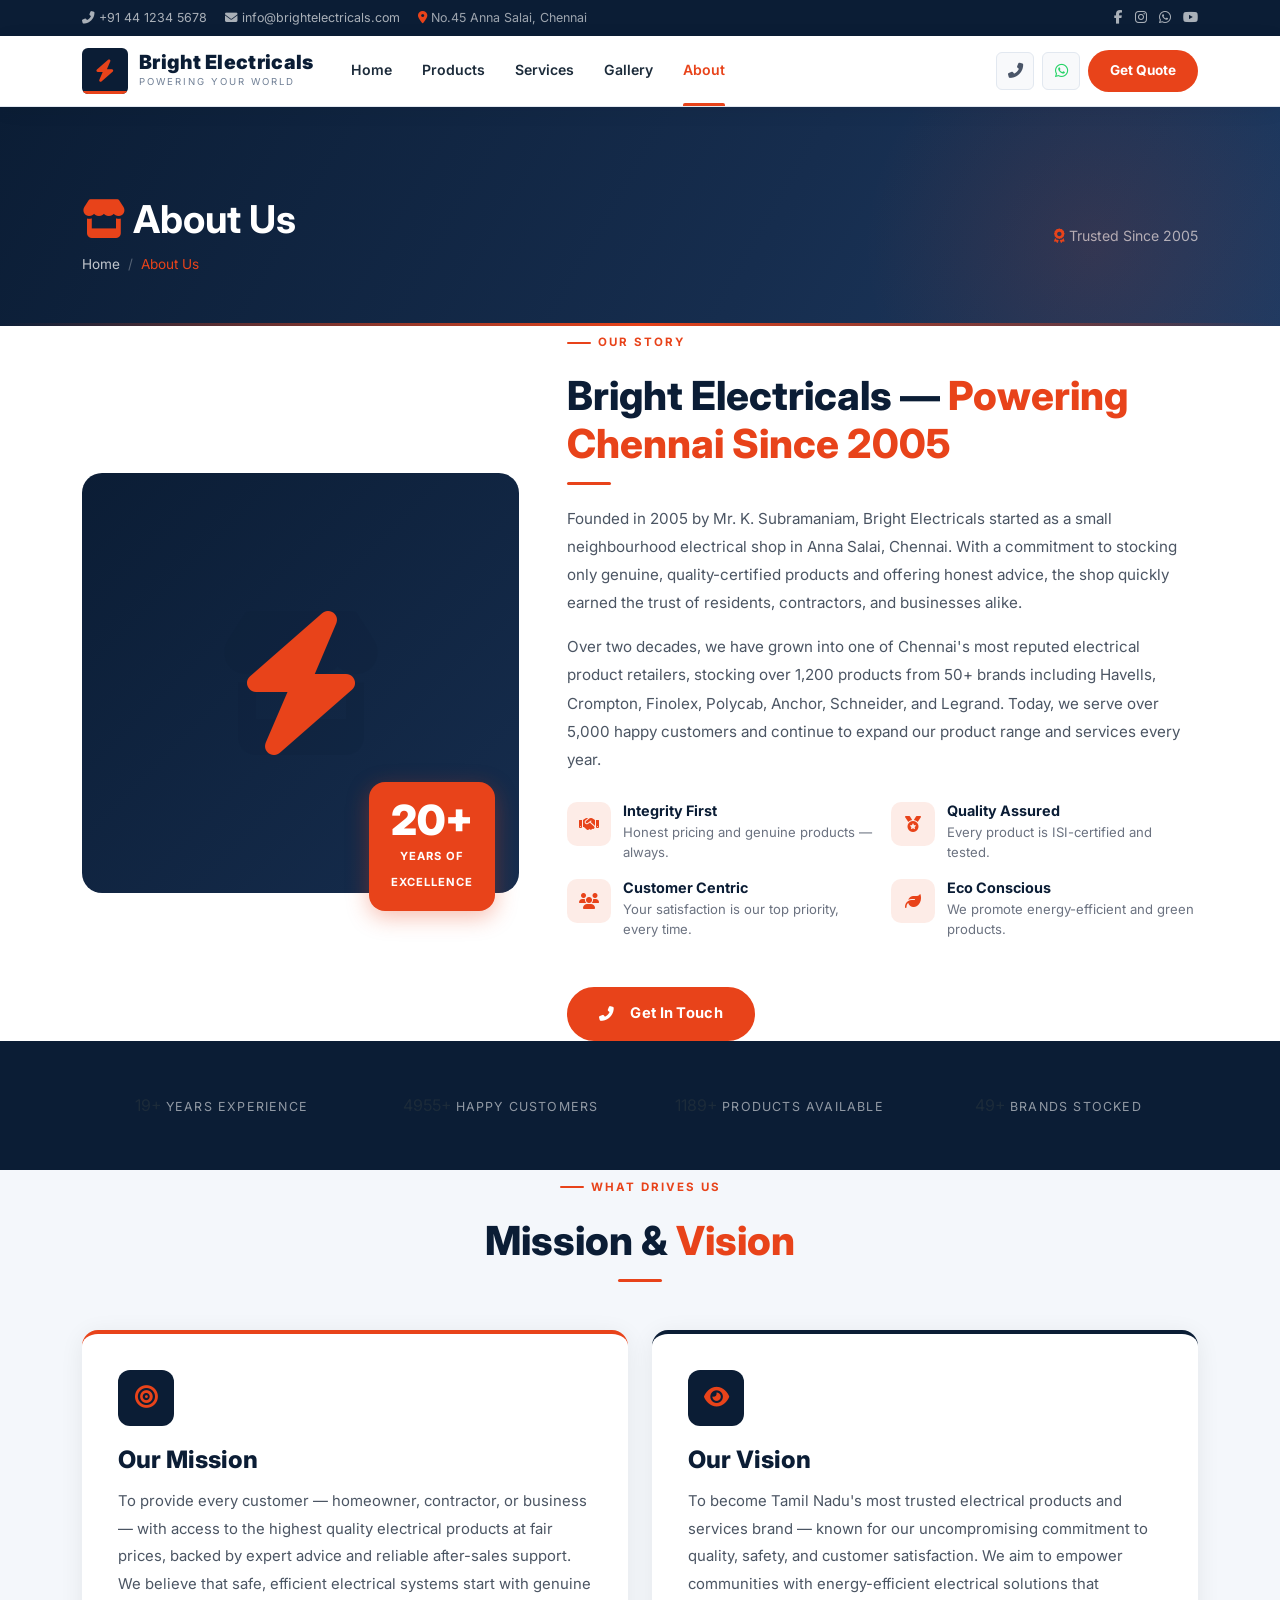
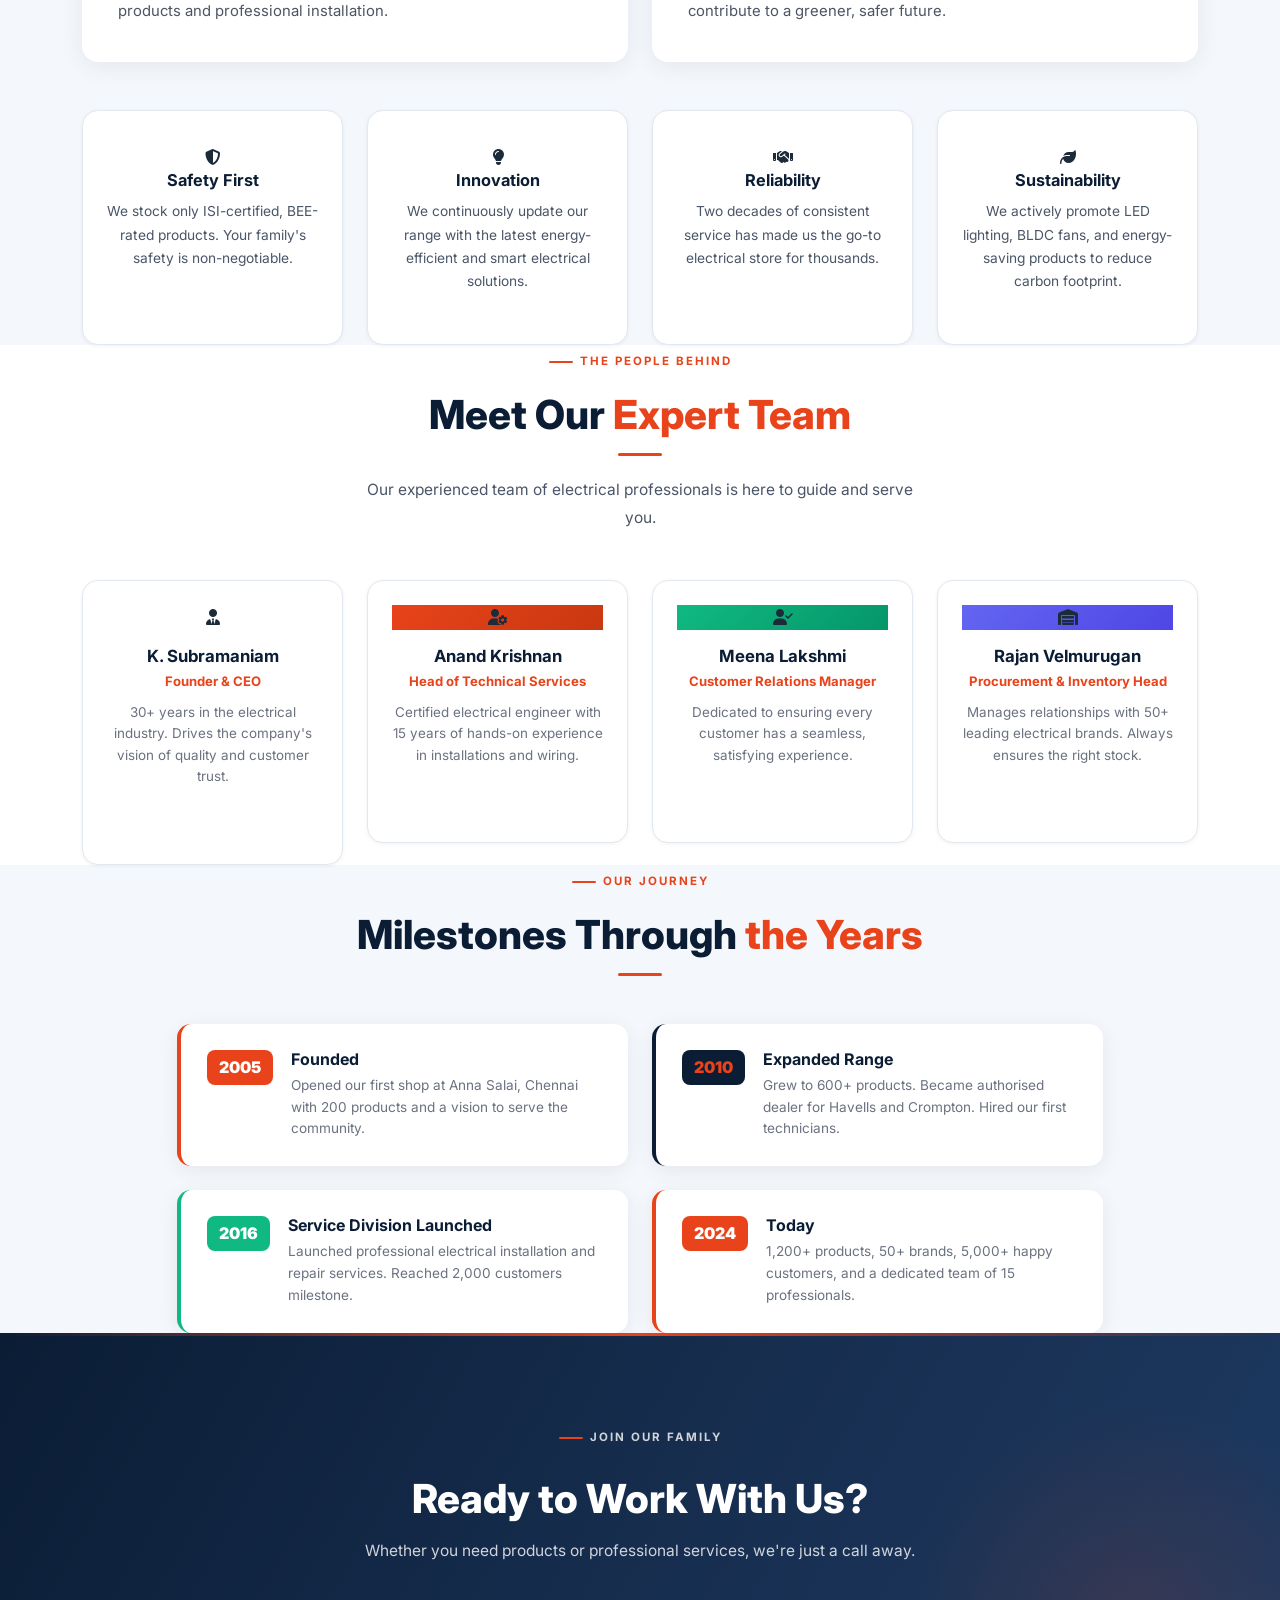
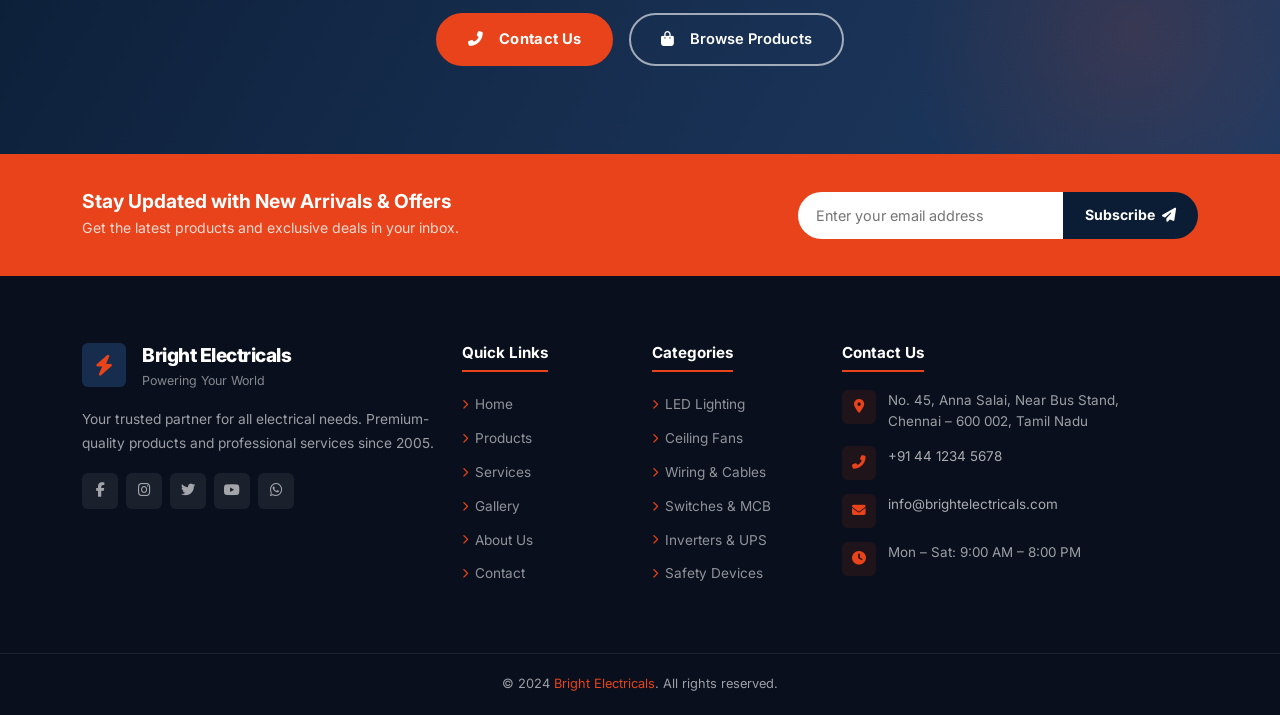
==== commit 40479b22: "updated version of website" ====
--- a/about.html
+++ b/about.html
@@ -1,59 +1,88 @@
 <!DOCTYPE html>
 <html lang="en">
 <head>
-  <meta charset="UTF-8" />
-  <meta name="viewport" content="width=device-width, initial-scale=1.0" />
+  <meta charset="UTF-8"/>
+  <meta name="viewport" content="width=device-width,initial-scale=1.0"/>
   <title>About Us — Bright Electricals</title>
-  <meta name="description" content="Learn about Bright Electricals — 20+ years of trusted electrical products and services in Chennai." />
-  <link rel="stylesheet" href="https://cdn.jsdelivr.net/npm/bootstrap@5.3.2/dist/css/bootstrap.min.css" />
-  <link rel="stylesheet" href="https://cdnjs.cloudflare.com/ajax/libs/font-awesome/6.5.0/css/all.min.css" />
-  <link href="https://fonts.googleapis.com/css2?family=Inter:wght@400;500;600;700;800;900&display=swap" rel="stylesheet" />
-  <link rel="stylesheet" href="css/style.css" />
-  <style>body{font-family:'Inter','Segoe UI',sans-serif;}</style>
+  <meta name="description" content="Learn about Bright Electricals — 20+ years of trusted electrical products and services in Chennai."/>
+  <link rel="stylesheet" href="https://cdn.jsdelivr.net/npm/bootstrap@5.3.2/dist/css/bootstrap.min.css"/>
+  <link rel="stylesheet" href="https://cdnjs.cloudflare.com/ajax/libs/font-awesome/6.5.0/css/all.min.css"/>
+  <link href="https://fonts.googleapis.com/css2?family=Inter:wght@400;500;600;700;800;900&display=swap" rel="stylesheet"/>
+  <link rel="stylesheet" href="css/style.css"/>
 </head>
 <body>
 
-<!-- Preloader -->
+<!-- PRELOADER -->
 <div id="preloader">
-  <div class="preloader-inner">
-    <i class="fas fa-bolt preloader-icon"></i>
-    <div class="preloader-name">Bright Electricals</div>
-    <div class="preloader-bar"><div class="preloader-bar-fill"></div></div>
+  <div class="pl-inner">
+    <div class="pl-logo"><i class="fas fa-bolt"></i></div>
+    <div class="pl-brand">Bright Electricals</div>
+    <div class="pl-tag">Powering Your World</div>
+    <div class="pl-bar"><div class="pl-bar-fill"></div></div>
   </div>
 </div>
 
-<!-- Navbar -->
-<nav class="navbar navbar-expand-lg site-navbar sticky-top">
-  <div class="container">
-    <a class="navbar-brand navbar-brand-wrap" href="index.html">
-      <div class="navbar-logo-icon"><i class="fas fa-bolt"></i></div>
-      <div>
-        <span class="navbar-brand-name">Bright Electricals</span>
-        <span class="navbar-brand-tagline">Powering Your World</span>
-      </div>
-    </a>
-    <button class="navbar-toggler" type="button" data-bs-toggle="collapse" data-bs-target="#mainNav">
-      <span class="navbar-toggler-icon"></span>
-    </button>
-    <div class="collapse navbar-collapse justify-content-end" id="mainNav">
-      <ul class="navbar-nav align-items-lg-center gap-lg-1">
-        <li class="nav-item"><a class="nav-link" href="index.html">Home</a></li>
-        <li class="nav-item"><a class="nav-link" href="products.html">Products</a></li>
-        <li class="nav-item"><a class="nav-link" href="services.html">Services</a></li>
-        <li class="nav-item"><a class="nav-link" href="gallery.html">Gallery</a></li>
-        <li class="nav-item"><a class="nav-link active" href="about.html">About</a></li>
-        <li class="nav-item"><a class="nav-link nav-cta" href="contact.html"><i class="fas fa-phone-alt me-1"></i>Contact Us</a></li>
-      </ul>
+<!-- TOP BAR -->
+<div class="top-bar d-none d-md-block">
+  <div class="container">
+    <div class="top-bar-left">
+      <a href="tel:+914412345678"><i class="fas fa-phone-alt"></i> +91 44 1234 5678</a>
+      <a href="mailto:info@brightelectricals.com"><i class="fas fa-envelope"></i> info@brightelectricals.com</a>
+      <span><i class="fas fa-map-marker-alt" style="color:var(--orange);"></i> No.45 Anna Salai, Chennai</span>
+    </div>
+    <div class="top-bar-right">
+      <a href="#"><i class="fab fa-facebook-f"></i></a>
+      <a href="#"><i class="fab fa-instagram"></i></a>
+      <a href="#"><i class="fab fa-whatsapp"></i></a>
+      <a href="#"><i class="fab fa-youtube"></i></a>
+    </div>
+  </div>
+</div>
+
+<!-- NAVBAR -->
+<nav class="site-navbar" id="siteNavbar">
+  <div class="container">
+    <div class="navbar-inner">
+      <a href="index.html" class="navbar-brand-wrap">
+        <div class="nb-logo"><i class="fas fa-bolt"></i></div>
+        <div>
+          <span class="nb-brand-name">Bright Electricals</span>
+          <span class="nb-tagline">Powering Your World</span>
+        </div>
+      </a>
+      <div class="nb-links">
+        <a href="index.html" class="nb-link">Home</a>
+        <a href="products.html" class="nb-link">Products</a>
+        <a href="services.html" class="nb-link">Services</a>
+        <a href="gallery.html" class="nb-link">Gallery</a>
+        <a href="about.html" class="nb-link active">About</a>
+      </div>
+      <div class="nb-actions">
+        <a href="tel:+919876543210" class="nb-icon-btn d-none d-lg-flex" title="Call"><i class="fas fa-phone-alt"></i></a>
+        <a href="https://wa.me/919876543210" target="_blank" class="nb-icon-btn d-none d-lg-flex" title="WhatsApp" style="color:#25d366;"><i class="fab fa-whatsapp"></i></a>
+        <a href="contact.html" class="nb-cta">Get Quote</a>
+        <button class="nb-toggler" id="nbToggler" aria-label="Menu">
+          <span></span><span></span><span></span>
+        </button>
+      </div>
+    </div>
+    <div class="nb-mobile" id="nbMobile">
+      <a href="index.html">Home</a>
+      <a href="products.html">Products</a>
+      <a href="services.html">Services</a>
+      <a href="gallery.html">Gallery</a>
+      <a href="about.html" class="active">About Us</a>
+      <a href="contact.html">Contact Us</a>
     </div>
   </div>
 </nav>
 
-<!-- Page Banner -->
+<!-- PAGE BANNER -->
 <section class="page-banner">
   <div class="container">
     <div class="row align-items-center">
       <div class="col-md-8">
-        <h1 class="banner-title"><i class="fas fa-store me-2" style="color:#FFB800;"></i>About Us</h1>
+        <h1 class="banner-title"><i class="fas fa-store me-2" style="color:var(--orange);"></i>About Us</h1>
         <nav aria-label="breadcrumb">
           <ol class="breadcrumb">
             <li class="breadcrumb-item"><a href="index.html">Home</a></li>
@@ -62,20 +91,23 @@
         </nav>
       </div>
       <div class="col-md-4 text-md-end mt-3 mt-md-0">
-        <span style="color:rgba(255,255,255,.6); font-size:.88rem;"><i class="fas fa-award me-1" style="color:#FFB800;"></i>Trusted Since 2005</span>
-      </div>
-    </div>
-  </div>
-</section>
-
-<!-- Our Story -->
+        <span style="color:rgba(255,255,255,.65);font-size:.88rem;"><i class="fas fa-award me-1" style="color:var(--orange);"></i>Trusted Since 2005</span>
+      </div>
+    </div>
+  </div>
+</section>
+
+<!-- OUR STORY -->
 <section class="section-padding" style="background:#fff;">
   <div class="container">
     <div class="row align-items-center g-5">
       <div class="col-lg-5 reveal">
         <div class="about-img-box">
           <div class="about-main-img">
-            <i class="fas fa-store fa-10x"></i>
+            <i class="fas fa-store fa-8x" style="color:var(--navy);opacity:.15;"></i>
+            <div style="position:absolute;inset:0;display:flex;align-items:center;justify-content:center;">
+              <i class="fas fa-bolt fa-6x" style="color:var(--orange);"></i>
+            </div>
           </div>
           <div class="exp-badge">
             <span class="exp-years">20+</span>
@@ -83,61 +115,49 @@
           </div>
         </div>
       </div>
-      <div class="col-lg-7 reveal reveal-delay-1" style="padding-top:30px;">
-        <span class="section-tag">Our Story</span>
-        <h2 class="section-title">Bright Electricals — <span>Powering Chennai Since 2005</span></h2>
+      <div class="col-lg-7 reveal reveal-delay-1">
+        <div class="eyebrow">Our Story</div>
+        <h2 class="section-h mt-2">Bright Electricals — <span style="color:var(--orange);">Powering Chennai Since 2005</span></h2>
         <div class="divider"></div>
-        <p style="color:#4b5563; font-size:.95rem; line-height:1.85; margin-bottom:16px;">
+        <p style="color:#4b5563;font-size:.95rem;line-height:1.85;margin-bottom:16px;">
           Founded in 2005 by Mr. K. Subramaniam, Bright Electricals started as a small neighbourhood electrical shop in Anna Salai, Chennai. With a commitment to stocking only genuine, quality-certified products and offering honest advice, the shop quickly earned the trust of residents, contractors, and businesses alike.
         </p>
-        <p style="color:#4b5563; font-size:.95rem; line-height:1.85; margin-bottom:24px;">
+        <p style="color:#4b5563;font-size:.95rem;line-height:1.85;margin-bottom:28px;">
           Over two decades, we have grown into one of Chennai's most reputed electrical product retailers, stocking over 1,200 products from 50+ brands including Havells, Crompton, Finolex, Polycab, Anchor, Schneider, and Legrand. Today, we serve over 5,000 happy customers and continue to expand our product range and services every year.
         </p>
-        <div class="row g-3 mb-4">
+        <div class="row g-3 mb-5">
           <div class="col-6">
-            <div class="value-item">
-              <div class="value-icon"><i class="fas fa-handshake"></i></div>
-              <div>
-                <h6>Integrity First</h6>
-                <p>Honest pricing and genuine products — always.</p>
-              </div>
+            <div style="display:flex;gap:12px;align-items:flex-start;">
+              <div style="width:44px;height:44px;background:rgba(232,67,26,.1);border-radius:10px;display:flex;align-items:center;justify-content:center;flex-shrink:0;"><i class="fas fa-handshake" style="color:var(--orange);"></i></div>
+              <div><h6 style="color:var(--navy);font-weight:700;margin-bottom:4px;font-size:.9rem;">Integrity First</h6><p style="font-size:.82rem;color:#6b7280;margin:0;line-height:1.5;">Honest pricing and genuine products — always.</p></div>
             </div>
           </div>
           <div class="col-6">
-            <div class="value-item">
-              <div class="value-icon"><i class="fas fa-medal"></i></div>
-              <div>
-                <h6>Quality Assured</h6>
-                <p>Every product we sell is ISI-certified and tested.</p>
-              </div>
+            <div style="display:flex;gap:12px;align-items:flex-start;">
+              <div style="width:44px;height:44px;background:rgba(232,67,26,.1);border-radius:10px;display:flex;align-items:center;justify-content:center;flex-shrink:0;"><i class="fas fa-medal" style="color:var(--orange);"></i></div>
+              <div><h6 style="color:var(--navy);font-weight:700;margin-bottom:4px;font-size:.9rem;">Quality Assured</h6><p style="font-size:.82rem;color:#6b7280;margin:0;line-height:1.5;">Every product is ISI-certified and tested.</p></div>
             </div>
           </div>
           <div class="col-6">
-            <div class="value-item">
-              <div class="value-icon"><i class="fas fa-users"></i></div>
-              <div>
-                <h6>Customer Centric</h6>
-                <p>Your satisfaction is our top priority, every time.</p>
-              </div>
+            <div style="display:flex;gap:12px;align-items:flex-start;">
+              <div style="width:44px;height:44px;background:rgba(232,67,26,.1);border-radius:10px;display:flex;align-items:center;justify-content:center;flex-shrink:0;"><i class="fas fa-users" style="color:var(--orange);"></i></div>
+              <div><h6 style="color:var(--navy);font-weight:700;margin-bottom:4px;font-size:.9rem;">Customer Centric</h6><p style="font-size:.82rem;color:#6b7280;margin:0;line-height:1.5;">Your satisfaction is our top priority, every time.</p></div>
             </div>
           </div>
           <div class="col-6">
-            <div class="value-item">
-              <div class="value-icon"><i class="fas fa-leaf"></i></div>
-              <div>
-                <h6>Eco Conscious</h6>
-                <p>We promote energy-efficient and green products.</p>
-              </div>
-            </div>
-          </div>
-        </div>
-        <a href="contact.html" class="btn-yellow"><i class="fas fa-phone-alt"></i> Get In Touch</a>
-      </div>
-    </div>
-  </div>
-</section>
-
-<!-- Stats Counter -->
+            <div style="display:flex;gap:12px;align-items:flex-start;">
+              <div style="width:44px;height:44px;background:rgba(232,67,26,.1);border-radius:10px;display:flex;align-items:center;justify-content:center;flex-shrink:0;"><i class="fas fa-leaf" style="color:var(--orange);"></i></div>
+              <div><h6 style="color:var(--navy);font-weight:700;margin-bottom:4px;font-size:.9rem;">Eco Conscious</h6><p style="font-size:.82rem;color:#6b7280;margin:0;line-height:1.5;">We promote energy-efficient and green products.</p></div>
+            </div>
+          </div>
+        </div>
+        <a href="contact.html" class="btn-orange"><i class="fas fa-phone-alt me-2"></i>Get In Touch</a>
+      </div>
+    </div>
+  </div>
+</section>
+
+<!-- STATS -->
 <section class="stats-strip">
   <div class="container">
     <div class="row g-0 text-center">
@@ -169,31 +189,31 @@
   </div>
 </section>
 
-<!-- Mission & Vision -->
+<!-- MISSION & VISION -->
 <section class="section-padding" style="background:#f4f7fb;">
   <div class="container">
-    <div class="section-header text-center reveal">
-      <span class="section-tag">What Drives Us</span>
-      <h2 class="section-title">Mission & <span>Vision</span></h2>
+    <div class="text-center reveal mb-5">
+      <div class="eyebrow mx-auto">What Drives Us</div>
+      <h2 class="section-h mt-2">Mission &amp; <span style="color:var(--orange);">Vision</span></h2>
       <div class="divider center"></div>
     </div>
     <div class="row g-4 mb-5">
       <div class="col-md-6 reveal reveal-delay-1">
-        <div class="mission-vision-card">
-          <div style="width:56px; height:56px; background:linear-gradient(135deg,#0a2744,#1a3a5c); border-radius:12px; display:flex; align-items:center; justify-content:center; margin-bottom:18px;">
-            <i class="fas fa-bullseye" style="color:#FFB800; font-size:1.4rem;"></i>
-          </div>
-          <h4>Our Mission</h4>
-          <p>To provide every customer — homeowner, contractor, or business — with access to the highest quality electrical products at fair prices, backed by expert advice and reliable after-sales support. We believe that safe, efficient electrical systems start with genuine products and professional installation.</p>
+        <div style="background:#fff;border-radius:16px;padding:36px;height:100%;box-shadow:0 4px 24px rgba(0,0,0,.07);border-top:4px solid var(--orange);">
+          <div style="width:56px;height:56px;background:var(--navy);border-radius:12px;display:flex;align-items:center;justify-content:center;margin-bottom:20px;">
+            <i class="fas fa-bullseye" style="color:var(--orange);font-size:1.4rem;"></i>
+          </div>
+          <h4 style="color:var(--navy);font-weight:800;margin-bottom:14px;">Our Mission</h4>
+          <p style="color:#4b5563;font-size:.93rem;line-height:1.85;margin:0;">To provide every customer — homeowner, contractor, or business — with access to the highest quality electrical products at fair prices, backed by expert advice and reliable after-sales support. We believe that safe, efficient electrical systems start with genuine products and professional installation.</p>
         </div>
       </div>
       <div class="col-md-6 reveal reveal-delay-2">
-        <div class="mission-vision-card">
-          <div style="width:56px; height:56px; background:linear-gradient(135deg,#0a2744,#1a3a5c); border-radius:12px; display:flex; align-items:center; justify-content:center; margin-bottom:18px;">
-            <i class="fas fa-eye" style="color:#FFB800; font-size:1.4rem;"></i>
-          </div>
-          <h4>Our Vision</h4>
-          <p>To become Tamil Nadu's most trusted electrical products and services brand — known for our uncompromising commitment to quality, safety, and customer satisfaction. We aim to empower communities with energy-efficient electrical solutions that contribute to a greener, safer future.</p>
+        <div style="background:#fff;border-radius:16px;padding:36px;height:100%;box-shadow:0 4px 24px rgba(0,0,0,.07);border-top:4px solid var(--navy);">
+          <div style="width:56px;height:56px;background:var(--navy);border-radius:12px;display:flex;align-items:center;justify-content:center;margin-bottom:20px;">
+            <i class="fas fa-eye" style="color:var(--orange);font-size:1.4rem;"></i>
+          </div>
+          <h4 style="color:var(--navy);font-weight:800;margin-bottom:14px;">Our Vision</h4>
+          <p style="color:#4b5563;font-size:.93rem;line-height:1.85;margin:0;">To become Tamil Nadu's most trusted electrical products and services brand — known for our uncompromising commitment to quality, safety, and customer satisfaction. We aim to empower communities with energy-efficient electrical solutions that contribute to a greener, safer future.</p>
         </div>
       </div>
     </div>
@@ -211,80 +231,80 @@
         <div class="feature-card">
           <div class="feature-icon-wrap"><i class="fas fa-lightbulb"></i></div>
           <h4>Innovation</h4>
-          <p>We continuously update our product range with the latest energy-efficient and smart electrical solutions.</p>
+          <p>We continuously update our range with the latest energy-efficient and smart electrical solutions.</p>
         </div>
       </div>
       <div class="col-lg-3 col-sm-6 reveal reveal-delay-3">
         <div class="feature-card">
           <div class="feature-icon-wrap"><i class="fas fa-handshake"></i></div>
           <h4>Reliability</h4>
-          <p>Two decades of consistent service has made us the go-to electrical store for thousands of customers.</p>
+          <p>Two decades of consistent service has made us the go-to electrical store for thousands.</p>
         </div>
       </div>
       <div class="col-lg-3 col-sm-6 reveal reveal-delay-4">
         <div class="feature-card">
           <div class="feature-icon-wrap"><i class="fas fa-leaf"></i></div>
           <h4>Sustainability</h4>
-          <p>We actively promote LED lighting, BLDC fans, and other energy-saving products to reduce carbon footprint.</p>
-        </div>
-      </div>
-    </div>
-  </div>
-</section>
-
-<!-- Team Section -->
+          <p>We actively promote LED lighting, BLDC fans, and energy-saving products to reduce carbon footprint.</p>
+        </div>
+      </div>
+    </div>
+  </div>
+</section>
+
+<!-- TEAM -->
 <section class="section-padding" style="background:#fff;">
   <div class="container">
-    <div class="section-header text-center reveal">
-      <span class="section-tag">The People Behind</span>
-      <h2 class="section-title">Meet Our <span>Expert Team</span></h2>
+    <div class="text-center reveal mb-5">
+      <div class="eyebrow mx-auto">The People Behind</div>
+      <h2 class="section-h mt-2">Meet Our <span style="color:var(--orange);">Expert Team</span></h2>
       <div class="divider center"></div>
-      <p class="section-subtitle center">Our experienced team of electrical professionals is here to guide and serve you.</p>
+      <p class="section-p mx-auto">Our experienced team of electrical professionals is here to guide and serve you.</p>
     </div>
     <div class="row g-4 justify-content-center">
       <div class="col-sm-6 col-lg-3 reveal reveal-delay-1">
-        <div class="team-card p-4">
-          <div class="team-avatar mb-3"><i class="fas fa-user-tie"></i></div>
-          <h5 style="color:#0a2744; font-size:1.05rem; margin-bottom:4px;">K. Subramaniam</h5>
-          <p style="font-size:.82rem; color:#FFB800; font-weight:700; margin-bottom:10px;">Founder & CEO</p>
-          <p style="font-size:.84rem; color:#6b7280; line-height:1.6;">30+ years in the electrical industry. Drives the company's vision of quality and customer trust.</p>
-          <div class="social-links justify-content-center mt-3">
+        <div class="team-card p-4 text-center">
+          <div class="team-avatar mx-auto mb-3"><i class="fas fa-user-tie"></i></div>
+          <h5 style="color:var(--navy);font-size:1.05rem;margin-bottom:4px;font-weight:700;">K. Subramaniam</h5>
+          <p style="font-size:.82rem;color:var(--orange);font-weight:700;margin-bottom:10px;">Founder &amp; CEO</p>
+          <p style="font-size:.84rem;color:#6b7280;line-height:1.6;margin-bottom:16px;">30+ years in the electrical industry. Drives the company's vision of quality and customer trust.</p>
+          <div class="social-links justify-content-center">
             <a href="#" class="social-link"><i class="fab fa-linkedin-in"></i></a>
             <a href="#" class="social-link"><i class="fab fa-whatsapp"></i></a>
           </div>
         </div>
       </div>
       <div class="col-sm-6 col-lg-3 reveal reveal-delay-2">
-        <div class="team-card p-4">
-          <div class="team-avatar mb-3" style="background:linear-gradient(135deg,#FFB800,#e6a600);"><i class="fas fa-user-cog"></i></div>
-          <h5 style="color:#0a2744; font-size:1.05rem; margin-bottom:4px;">Anand Krishnan</h5>
-          <p style="font-size:.82rem; color:#FFB800; font-weight:700; margin-bottom:10px;">Head of Technical Services</p>
-          <p style="font-size:.84rem; color:#6b7280; line-height:1.6;">Certified electrical engineer with 15 years of hands-on experience in installations and wiring.</p>
-          <div class="social-links justify-content-center mt-3">
+        <div class="team-card p-4 text-center">
+          <div class="team-avatar mx-auto mb-3" style="background:linear-gradient(135deg,var(--orange),var(--orange-dark));"><i class="fas fa-user-cog"></i></div>
+          <h5 style="color:var(--navy);font-size:1.05rem;margin-bottom:4px;font-weight:700;">Anand Krishnan</h5>
+          <p style="font-size:.82rem;color:var(--orange);font-weight:700;margin-bottom:10px;">Head of Technical Services</p>
+          <p style="font-size:.84rem;color:#6b7280;line-height:1.6;margin-bottom:16px;">Certified electrical engineer with 15 years of hands-on experience in installations and wiring.</p>
+          <div class="social-links justify-content-center">
             <a href="#" class="social-link"><i class="fab fa-linkedin-in"></i></a>
             <a href="#" class="social-link"><i class="fab fa-whatsapp"></i></a>
           </div>
         </div>
       </div>
       <div class="col-sm-6 col-lg-3 reveal reveal-delay-3">
-        <div class="team-card p-4">
-          <div class="team-avatar mb-3" style="background:linear-gradient(135deg,#10b981,#059669);"><i class="fas fa-user-check"></i></div>
-          <h5 style="color:#0a2744; font-size:1.05rem; margin-bottom:4px;">Meena Lakshmi</h5>
-          <p style="font-size:.82rem; color:#FFB800; font-weight:700; margin-bottom:10px;">Customer Relations Manager</p>
-          <p style="font-size:.84rem; color:#6b7280; line-height:1.6;">Dedicated to ensuring every customer has a seamless, satisfying shopping and service experience.</p>
-          <div class="social-links justify-content-center mt-3">
+        <div class="team-card p-4 text-center">
+          <div class="team-avatar mx-auto mb-3" style="background:linear-gradient(135deg,#10b981,#059669);"><i class="fas fa-user-check"></i></div>
+          <h5 style="color:var(--navy);font-size:1.05rem;margin-bottom:4px;font-weight:700;">Meena Lakshmi</h5>
+          <p style="font-size:.82rem;color:var(--orange);font-weight:700;margin-bottom:10px;">Customer Relations Manager</p>
+          <p style="font-size:.84rem;color:#6b7280;line-height:1.6;margin-bottom:16px;">Dedicated to ensuring every customer has a seamless, satisfying experience.</p>
+          <div class="social-links justify-content-center">
             <a href="#" class="social-link"><i class="fab fa-linkedin-in"></i></a>
             <a href="#" class="social-link"><i class="fab fa-whatsapp"></i></a>
           </div>
         </div>
       </div>
       <div class="col-sm-6 col-lg-3 reveal reveal-delay-4">
-        <div class="team-card p-4">
-          <div class="team-avatar mb-3" style="background:linear-gradient(135deg,#6366f1,#4f46e5);"><i class="fas fa-warehouse"></i></div>
-          <h5 style="color:#0a2744; font-size:1.05rem; margin-bottom:4px;">Rajan Velmurugan</h5>
-          <p style="font-size:.82rem; color:#FFB800; font-weight:700; margin-bottom:10px;">Procurement & Inventory Head</p>
-          <p style="font-size:.84rem; color:#6b7280; line-height:1.6;">Ensures we always have the right stock. Manages relationships with 50+ leading electrical brands.</p>
-          <div class="social-links justify-content-center mt-3">
+        <div class="team-card p-4 text-center">
+          <div class="team-avatar mx-auto mb-3" style="background:linear-gradient(135deg,#6366f1,#4f46e5);"><i class="fas fa-warehouse"></i></div>
+          <h5 style="color:var(--navy);font-size:1.05rem;margin-bottom:4px;font-weight:700;">Rajan Velmurugan</h5>
+          <p style="font-size:.82rem;color:var(--orange);font-weight:700;margin-bottom:10px;">Procurement &amp; Inventory Head</p>
+          <p style="font-size:.84rem;color:#6b7280;line-height:1.6;margin-bottom:16px;">Manages relationships with 50+ leading electrical brands. Always ensures the right stock.</p>
+          <div class="social-links justify-content-center">
             <a href="#" class="social-link"><i class="fab fa-linkedin-in"></i></a>
             <a href="#" class="social-link"><i class="fab fa-whatsapp"></i></a>
           </div>
@@ -294,51 +314,39 @@
   </div>
 </section>
 
-<!-- Why Us Timeline -->
+<!-- MILESTONES -->
 <section class="section-padding" style="background:#f4f7fb;">
   <div class="container">
-    <div class="section-header text-center reveal">
-      <span class="section-tag">Our Journey</span>
-      <h2 class="section-title">Milestones Through <span>the Years</span></h2>
+    <div class="text-center reveal mb-5">
+      <div class="eyebrow mx-auto">Our Journey</div>
+      <h2 class="section-h mt-2">Milestones Through <span style="color:var(--orange);">the Years</span></h2>
       <div class="divider center"></div>
     </div>
     <div class="row g-4 justify-content-center">
       <div class="col-md-10">
-        <div class="row g-3">
+        <div class="row g-4">
           <div class="col-md-6 reveal reveal-delay-1">
-            <div style="background:#fff; border-radius:12px; padding:24px; box-shadow:0 4px 20px rgba(0,0,0,.08); display:flex; gap:16px; align-items:flex-start; border-left:4px solid #FFB800;">
-              <div style="background:#FFB800; color:#0a2744; font-weight:900; font-size:1rem; padding:8px 12px; border-radius:8px; flex-shrink:0; line-height:1.2; text-align:center;">2005</div>
-              <div>
-                <h6 style="color:#0a2744; margin-bottom:6px;">Founded</h6>
-                <p style="font-size:.85rem; color:#6b7280; margin:0; line-height:1.6;">Opened our first shop at Anna Salai, Chennai with 200 products and a vision to serve the community.</p>
-              </div>
+            <div style="background:#fff;border-radius:14px;padding:26px;box-shadow:0 4px 20px rgba(0,0,0,.07);display:flex;gap:18px;align-items:flex-start;border-left:4px solid var(--orange);">
+              <div style="background:var(--orange);color:#fff;font-weight:900;font-size:1rem;padding:8px 12px;border-radius:8px;flex-shrink:0;line-height:1.2;text-align:center;">2005</div>
+              <div><h6 style="color:var(--navy);font-weight:700;margin-bottom:6px;">Founded</h6><p style="font-size:.85rem;color:#6b7280;margin:0;line-height:1.6;">Opened our first shop at Anna Salai, Chennai with 200 products and a vision to serve the community.</p></div>
             </div>
           </div>
           <div class="col-md-6 reveal reveal-delay-2">
-            <div style="background:#fff; border-radius:12px; padding:24px; box-shadow:0 4px 20px rgba(0,0,0,.08); display:flex; gap:16px; align-items:flex-start; border-left:4px solid #0a2744;">
-              <div style="background:#0a2744; color:#FFB800; font-weight:900; font-size:1rem; padding:8px 12px; border-radius:8px; flex-shrink:0; line-height:1.2; text-align:center;">2010</div>
-              <div>
-                <h6 style="color:#0a2744; margin-bottom:6px;">Expanded Range</h6>
-                <p style="font-size:.85rem; color:#6b7280; margin:0; line-height:1.6;">Grew to 600+ products. Became authorised dealer for Havells and Crompton. Hired our first technicians.</p>
-              </div>
+            <div style="background:#fff;border-radius:14px;padding:26px;box-shadow:0 4px 20px rgba(0,0,0,.07);display:flex;gap:18px;align-items:flex-start;border-left:4px solid var(--navy);">
+              <div style="background:var(--navy);color:var(--orange);font-weight:900;font-size:1rem;padding:8px 12px;border-radius:8px;flex-shrink:0;line-height:1.2;text-align:center;">2010</div>
+              <div><h6 style="color:var(--navy);font-weight:700;margin-bottom:6px;">Expanded Range</h6><p style="font-size:.85rem;color:#6b7280;margin:0;line-height:1.6;">Grew to 600+ products. Became authorised dealer for Havells and Crompton. Hired our first technicians.</p></div>
             </div>
           </div>
           <div class="col-md-6 reveal reveal-delay-3">
-            <div style="background:#fff; border-radius:12px; padding:24px; box-shadow:0 4px 20px rgba(0,0,0,.08); display:flex; gap:16px; align-items:flex-start; border-left:4px solid #10b981;">
-              <div style="background:#10b981; color:#fff; font-weight:900; font-size:1rem; padding:8px 12px; border-radius:8px; flex-shrink:0; line-height:1.2; text-align:center;">2016</div>
-              <div>
-                <h6 style="color:#0a2744; margin-bottom:6px;">Service Division Launched</h6>
-                <p style="font-size:.85rem; color:#6b7280; margin:0; line-height:1.6;">Launched professional electrical installation and repair services. Reached 2,000 customers milestone.</p>
-              </div>
+            <div style="background:#fff;border-radius:14px;padding:26px;box-shadow:0 4px 20px rgba(0,0,0,.07);display:flex;gap:18px;align-items:flex-start;border-left:4px solid #10b981;">
+              <div style="background:#10b981;color:#fff;font-weight:900;font-size:1rem;padding:8px 12px;border-radius:8px;flex-shrink:0;line-height:1.2;text-align:center;">2016</div>
+              <div><h6 style="color:var(--navy);font-weight:700;margin-bottom:6px;">Service Division Launched</h6><p style="font-size:.85rem;color:#6b7280;margin:0;line-height:1.6;">Launched professional electrical installation and repair services. Reached 2,000 customers milestone.</p></div>
             </div>
           </div>
           <div class="col-md-6 reveal reveal-delay-4">
-            <div style="background:#fff; border-radius:12px; padding:24px; box-shadow:0 4px 20px rgba(0,0,0,.08); display:flex; gap:16px; align-items:flex-start; border-left:4px solid #FFB800;">
-              <div style="background:#FFB800; color:#0a2744; font-weight:900; font-size:1rem; padding:8px 12px; border-radius:8px; flex-shrink:0; line-height:1.2; text-align:center;">2024</div>
-              <div>
-                <h6 style="color:#0a2744; margin-bottom:6px;">Today</h6>
-                <p style="font-size:.85rem; color:#6b7280; margin:0; line-height:1.6;">1,200+ products, 50+ brands, 5,000+ happy customers, and a dedicated team of 15 professionals.</p>
-              </div>
+            <div style="background:#fff;border-radius:14px;padding:26px;box-shadow:0 4px 20px rgba(0,0,0,.07);display:flex;gap:18px;align-items:flex-start;border-left:4px solid var(--orange);">
+              <div style="background:var(--orange);color:#fff;font-weight:900;font-size:1rem;padding:8px 12px;border-radius:8px;flex-shrink:0;line-height:1.2;text-align:center;">2024</div>
+              <div><h6 style="color:var(--navy);font-weight:700;margin-bottom:6px;">Today</h6><p style="font-size:.85rem;color:#6b7280;margin:0;line-height:1.6;">1,200+ products, 50+ brands, 5,000+ happy customers, and a dedicated team of 15 professionals.</p></div>
             </div>
           </div>
         </div>
@@ -351,24 +359,45 @@
 <section class="cta-section">
   <div class="container text-center position-relative">
     <div class="reveal">
-      <span class="section-tag" style="color:#FFB800; border-color:rgba(255,184,0,.4); background:rgba(255,184,0,.1);">Join Our Family</span>
-      <h2 class="cta-title mt-2">Ready to Work With Us?</h2>
-      <p class="cta-sub mb-5 mx-auto">Whether you need products or professional services, we're just a call away.</p>
+      <div class="eyebrow" style="color:rgba(255,255,255,.8);border-color:rgba(255,255,255,.3);display:inline-flex;">Join Our Family</div>
+      <h2 class="section-h mt-3" style="color:#fff;">Ready to Work With Us?</h2>
+      <p class="section-p mb-5 mx-auto" style="color:rgba(255,255,255,.8);">Whether you need products or professional services, we're just a call away.</p>
       <div class="d-flex justify-content-center gap-3 flex-wrap">
-        <a href="contact.html" class="btn-yellow"><i class="fas fa-phone-alt"></i> Contact Us</a>
-        <a href="products.html" class="btn-outline-white"><i class="fas fa-shopping-bag"></i> Browse Products</a>
-      </div>
-    </div>
-  </div>
-</section>
-
-<!-- Footer -->
+        <a href="contact.html" class="btn-orange"><i class="fas fa-phone-alt me-2"></i>Contact Us</a>
+        <a href="products.html" class="btn-outline-white"><i class="fas fa-shopping-bag me-2"></i>Browse Products</a>
+      </div>
+    </div>
+  </div>
+</section>
+
+<!-- FOOTER NEWSLETTER -->
+<div class="footer-newsletter">
+  <div class="container">
+    <div class="fn-inner">
+      <div class="fn-text">
+        <h4>Stay Updated with New Arrivals &amp; Offers</h4>
+        <p>Get the latest products and exclusive deals in your inbox.</p>
+      </div>
+      <form class="fn-form" id="newsletterForm">
+        <input type="email" placeholder="Enter your email address" required/>
+        <button type="submit">Subscribe <i class="fas fa-paper-plane ms-1"></i></button>
+      </form>
+    </div>
+  </div>
+</div>
+
+<!-- FOOTER -->
 <footer class="site-footer">
   <div class="container">
     <div class="row g-4">
       <div class="col-lg-4 col-md-6">
-        <div class="footer-logo-icon"><i class="fas fa-bolt"></i></div>
-        <span class="footer-brand-name">Bright Electricals</span>
+        <div class="d-flex align-items-center gap-3 mb-3">
+          <div class="fl-icon"><i class="fas fa-bolt"></i></div>
+          <div>
+            <div style="color:#fff;font-size:1.2rem;font-weight:800;letter-spacing:-.5px;">Bright Electricals</div>
+            <div style="color:rgba(255,255,255,.5);font-size:.78rem;">Powering Your World</div>
+          </div>
+        </div>
         <p class="footer-about">Your trusted partner for all electrical needs. Premium-quality products and professional services since 2005.</p>
         <div class="social-links">
           <a href="#" class="social-link"><i class="fab fa-facebook-f"></i></a>
@@ -394,9 +423,9 @@
         <ul class="footer-list">
           <li><a href="products.html"><i class="fas fa-chevron-right"></i>LED Lighting</a></li>
           <li><a href="products.html"><i class="fas fa-chevron-right"></i>Ceiling Fans</a></li>
-          <li><a href="products.html"><i class="fas fa-chevron-right"></i>Wiring & Cables</a></li>
-          <li><a href="products.html"><i class="fas fa-chevron-right"></i>Switches & MCB</a></li>
-          <li><a href="products.html"><i class="fas fa-chevron-right"></i>Inverters & UPS</a></li>
+          <li><a href="products.html"><i class="fas fa-chevron-right"></i>Wiring &amp; Cables</a></li>
+          <li><a href="products.html"><i class="fas fa-chevron-right"></i>Switches &amp; MCB</a></li>
+          <li><a href="products.html"><i class="fas fa-chevron-right"></i>Inverters &amp; UPS</a></li>
           <li><a href="products.html"><i class="fas fa-chevron-right"></i>Safety Devices</a></li>
         </ul>
       </div>
--- a/css/style.css
+++ b/css/style.css
@@ -1,941 +1,1018 @@
 /* ============================================================
-   BRIGHT ELECTRICALS — Main Stylesheet
+   BRIGHT ELECTRICALS
+   Design Inspiration: Crompton + Anchor by Panasonic
    ============================================================ */
 
 /* ── CSS Variables ── */
 :root {
-  --primary:        #0a2744;
-  --primary-light:  #1a3a5c;
-  --primary-dark:   #06192e;
-  --secondary:      #FFB800;
-  --secondary-dark: #e6a600;
-  --white:          #ffffff;
-  --light:          #f4f7fb;
-  --dark:           #111827;
-  --gray:           #6b7280;
-  --light-gray:     #e5e7eb;
-  --success:        #10b981;
-  --danger:         #ef4444;
-  --shadow:         0 4px 20px rgba(0,0,0,0.09);
-  --shadow-hover:   0 10px 35px rgba(0,0,0,0.18);
-  --shadow-yellow:  0 6px 20px rgba(255,184,0,0.35);
-  --transition:     all 0.3s ease;
-  --radius:         12px;
-  --radius-sm:      8px;
-}
-
-/* ── Reset & Base ── */
+  /* Anchor/Panasonic deep navy */
+  --navy:        #0B1D35;
+  --navy-2:      #162D4E;
+  --navy-3:      #1E3A62;
+  --navy-light:  #2A4F7C;
+
+  /* Crompton orange-red energy */
+  --orange:      #E8431A;
+  --orange-dark: #C93810;
+  --orange-light:#FF6535;
+
+  /* Shared accents */
+  --yellow:      #FFB800;
+  --yellow-dark: #E6A500;
+
+  /* Neutrals */
+  --white:       #FFFFFF;
+  --off-white:   #F8F9FB;
+  --light:       #EEF2F7;
+  --border:      #E2E8F0;
+  --text:        #1C2B3A;
+  --text-2:      #4A5568;
+  --text-3:      #718096;
+  --success:     #10B981;
+  --danger:      #EF4444;
+
+  /* Shadows */
+  --shadow-sm:   0 1px 4px rgba(0,0,0,.06);
+  --shadow:      0 4px 18px rgba(0,0,0,.09);
+  --shadow-md:   0 8px 28px rgba(0,0,0,.13);
+  --shadow-lg:   0 16px 48px rgba(0,0,0,.18);
+  --shadow-orange: 0 6px 22px rgba(232,67,26,.35);
+  --shadow-navy:   0 6px 22px rgba(11,29,53,.4);
+
+  /* Transitions */
+  --t: all .28s ease;
+  --t-slow: all .45s ease;
+
+  /* Radius */
+  --r: 10px;
+  --r-sm: 6px;
+  --r-lg: 16px;
+  --r-xl: 24px;
+  --r-pill: 50px;
+}
+
+/* ── Reset ── */
 *, *::before, *::after { box-sizing: border-box; margin: 0; padding: 0; }
 html { scroll-behavior: smooth; }
 body {
-  font-family: 'Segoe UI', Tahoma, Geneva, Verdana, sans-serif;
-  color: var(--dark);
-  background: var(--white);
-  overflow-x: hidden;
-  line-height: 1.6;
-}
-h1,h2,h3,h4,h5,h6 { font-weight: 700; line-height: 1.25; }
-a { text-decoration: none; transition: var(--transition); }
-img { max-width: 100%; }
+  font-family: 'Inter', 'Segoe UI', Tahoma, sans-serif;
+  color: var(--text); background: var(--white);
+  overflow-x: hidden; line-height: 1.6;
+  -webkit-font-smoothing: antialiased;
+}
+h1,h2,h3,h4,h5,h6 { font-weight: 700; line-height: 1.2; color: var(--text); }
+a { text-decoration: none; color: inherit; transition: var(--t); }
 ul { list-style: none; }
-
-/* ── Utilities ── */
-.section-padding  { padding: 90px 0; }
-.section-padding-sm { padding: 60px 0; }
-
-.section-header { margin-bottom: 55px; }
-.section-tag {
-  display: inline-block;
-  background: rgba(255,184,0,0.12);
-  border: 1px solid rgba(255,184,0,0.4);
-  color: var(--secondary-dark);
-  padding: 5px 16px;
-  border-radius: 50px;
-  font-size: .8rem;
-  font-weight: 700;
-  letter-spacing: 1.5px;
-  text-transform: uppercase;
-  margin-bottom: 14px;
-}
-.section-title {
-  font-size: clamp(1.8rem, 4vw, 2.4rem);
-  color: var(--primary);
-  margin-bottom: 14px;
-}
-.section-title span { color: var(--secondary); }
-.section-subtitle { color: var(--gray); font-size: .98rem; max-width: 540px; }
-.section-subtitle.center { margin: 0 auto; }
-.divider {
-  width: 55px; height: 4px;
-  background: linear-gradient(to right, var(--secondary), var(--primary));
-  border-radius: 2px;
-  margin: 12px 0 18px;
-}
-.divider.center { margin: 12px auto 18px; }
-
-/* Buttons */
-.btn-yellow {
+img { max-width: 100%; display: block; }
+button { font-family: inherit; }
+
+/* ============================================================
+   PRELOADER
+   ============================================================ */
+#preloader {
+  position: fixed; inset: 0; z-index: 9999;
+  background: var(--navy);
+  display: flex; align-items: center; justify-content: center;
+  transition: opacity .5s, visibility .5s;
+}
+#preloader.hidden { opacity: 0; visibility: hidden; }
+.pl-inner { text-align: center; }
+.pl-logo {
+  width: 72px; height: 72px;
+  background: var(--orange);
+  border-radius: 18px;
+  display: flex; align-items: center; justify-content: center;
+  font-size: 2rem; color: #fff;
+  margin: 0 auto 18px;
+  animation: plPulse 1.2s ease-in-out infinite alternate;
+}
+.pl-brand { color: #fff; font-size: 1.5rem; font-weight: 800; letter-spacing: 2px; text-transform: uppercase; margin-bottom: 6px; }
+.pl-tag { color: rgba(255,255,255,.4); font-size: .75rem; letter-spacing: 3px; text-transform: uppercase; margin-bottom: 22px; }
+.pl-bar { width: 200px; height: 3px; background: rgba(255,255,255,.1); border-radius: 3px; margin: 0 auto; overflow: hidden; }
+.pl-bar-fill { height: 100%; background: var(--orange); border-radius: 3px; animation: plBar 1.4s ease infinite; }
+@keyframes plPulse { from { transform: scale(1); } to { transform: scale(1.08); } }
+@keyframes plBar { 0%{width:0;margin-left:0} 50%{width:100%;margin-left:0} 100%{width:0;margin-left:100%} }
+
+/* ============================================================
+   SCROLL TO TOP
+   ============================================================ */
+#scrollTop {
+  position: fixed; bottom: 28px; right: 28px; z-index: 990;
+  width: 44px; height: 44px; border-radius: 50%;
+  background: var(--orange); color: #fff; border: none;
+  display: flex; align-items: center; justify-content: center;
+  font-size: 1rem; cursor: pointer;
+  box-shadow: var(--shadow-orange);
+  transition: var(--t); opacity: 0; visibility: hidden;
+}
+#scrollTop.visible { opacity: 1; visibility: visible; }
+#scrollTop:hover { background: var(--orange-dark); transform: translateY(-3px); }
+
+/* ============================================================
+   UTILITY / TYPOGRAPHY
+   ============================================================ */
+.section-pad { padding: 88px 0; }
+.section-pad-sm { padding: 64px 0; }
+
+.eyebrow {
+  display: inline-flex; align-items: center; gap: 7px;
+  font-size: .72rem; font-weight: 700; letter-spacing: 2px;
+  text-transform: uppercase; color: var(--orange);
+  margin-bottom: 12px;
+}
+.eyebrow::before { content: ''; width: 24px; height: 2px; background: var(--orange); border-radius: 1px; }
+
+.section-h {
+  font-size: clamp(1.75rem, 3.5vw, 2.5rem);
+  font-weight: 800; color: var(--navy); margin-bottom: 14px;
+}
+.section-h span { color: var(--orange); }
+.section-h.white { color: #fff; }
+.section-h.white span { color: var(--yellow); }
+
+.section-p { font-size: .97rem; color: var(--text-2); line-height: 1.8; max-width: 560px; }
+.section-p.center { margin: 0 auto; }
+
+.divider { width: 44px; height: 3px; background: var(--orange); border-radius: 2px; margin: 12px 0 20px; }
+.divider.center { margin: 12px auto 20px; }
+.divider.yellow { background: var(--yellow); }
+
+/* ── Buttons ── */
+.btn-orange {
   display: inline-flex; align-items: center; gap: 8px;
-  background: var(--secondary);
-  color: var(--primary);
-  border: 2px solid var(--secondary);
-  padding: 13px 30px;
-  border-radius: 50px;
-  font-weight: 700;
-  font-size: .93rem;
-  letter-spacing: .3px;
-  transition: var(--transition);
-  cursor: pointer;
-}
-.btn-yellow:hover {
-  background: var(--secondary-dark);
-  border-color: var(--secondary-dark);
-  color: var(--primary);
-  transform: translateY(-3px);
-  box-shadow: var(--shadow-yellow);
+  background: var(--orange); color: #fff; border: 2px solid var(--orange);
+  padding: 13px 30px; border-radius: var(--r-pill);
+  font-weight: 700; font-size: .92rem; letter-spacing: .3px;
+  transition: var(--t); cursor: pointer;
+}
+.btn-orange:hover {
+  background: var(--orange-dark); border-color: var(--orange-dark); color: #fff;
+  transform: translateY(-2px); box-shadow: var(--shadow-orange);
+}
+.btn-navy {
+  display: inline-flex; align-items: center; gap: 8px;
+  background: var(--navy); color: #fff; border: 2px solid var(--navy);
+  padding: 13px 30px; border-radius: var(--r-pill);
+  font-weight: 700; font-size: .92rem; transition: var(--t); cursor: pointer;
+}
+.btn-navy:hover {
+  background: var(--navy-2); border-color: var(--navy-2); color: #fff;
+  transform: translateY(-2px); box-shadow: var(--shadow-navy);
 }
 .btn-outline-white {
   display: inline-flex; align-items: center; gap: 8px;
-  background: transparent;
-  color: var(--white);
-  border: 2px solid rgba(255,255,255,0.6);
-  padding: 13px 30px;
-  border-radius: 50px;
-  font-weight: 600;
-  font-size: .93rem;
-  transition: var(--transition);
-  cursor: pointer;
+  background: transparent; color: #fff; border: 2px solid rgba(255,255,255,.6);
+  padding: 13px 30px; border-radius: var(--r-pill);
+  font-weight: 600; font-size: .92rem; transition: var(--t); cursor: pointer;
 }
 .btn-outline-white:hover {
-  background: var(--white);
-  color: var(--primary);
-  border-color: var(--white);
-  transform: translateY(-3px);
-}
-.btn-primary-dark {
+  background: #fff; color: var(--navy); border-color: #fff;
+  transform: translateY(-2px);
+}
+.btn-outline-orange {
   display: inline-flex; align-items: center; gap: 8px;
-  background: var(--primary);
-  color: var(--white);
-  border: 2px solid var(--primary);
-  padding: 11px 26px;
-  border-radius: var(--radius-sm);
-  font-weight: 600;
-  font-size: .9rem;
-  transition: var(--transition);
-  cursor: pointer;
-}
-.btn-primary-dark:hover {
-  background: var(--primary-light);
-  border-color: var(--primary-light);
-  color: var(--white);
-  transform: translateY(-2px);
-  box-shadow: var(--shadow);
-}
-.btn-sm-yellow {
+  background: transparent; color: var(--orange); border: 2px solid var(--orange);
+  padding: 11px 26px; border-radius: var(--r-pill);
+  font-weight: 700; font-size: .9rem; transition: var(--t); cursor: pointer;
+}
+.btn-outline-orange:hover { background: var(--orange); color: #fff; transform: translateY(-2px); }
+.btn-sm-orange {
+  display: inline-flex; align-items: center; justify-content: center; gap: 6px;
+  background: var(--orange); color: #fff; border: none;
+  padding: 10px 20px; border-radius: var(--r-sm);
+  font-weight: 700; font-size: .83rem; transition: var(--t);
+  cursor: pointer; width: 100%;
+}
+.btn-sm-orange:hover { background: var(--orange-dark); color: #fff; transform: translateY(-2px); box-shadow: var(--shadow-orange); }
+.btn-sm-navy {
   display: inline-flex; align-items: center; gap: 6px;
-  background: var(--secondary);
-  color: var(--primary);
-  border: none;
-  padding: 9px 20px;
-  border-radius: var(--radius-sm);
-  font-weight: 700;
-  font-size: .85rem;
-  transition: var(--transition);
-  cursor: pointer;
-  width: 100%;
-  justify-content: center;
-}
-.btn-sm-yellow:hover {
-  background: var(--secondary-dark);
-  color: var(--primary);
-  transform: translateY(-2px);
-  box-shadow: var(--shadow-yellow);
-}
-.btn-sm-outline {
-  display: inline-flex; align-items: center; gap: 6px;
-  background: transparent;
-  color: var(--primary);
-  border: 2px solid var(--primary);
-  padding: 9px 20px;
-  border-radius: var(--radius-sm);
-  font-weight: 600;
-  font-size: .85rem;
-  transition: var(--transition);
-  cursor: pointer;
-}
-.btn-sm-outline:hover {
-  background: var(--primary);
-  color: var(--white);
-}
-
-/* ============================================================
-   PRELOADER
-   ============================================================ */
-#preloader {
-  position: fixed; inset: 0;
-  background: var(--primary);
-  display: flex; align-items: center; justify-content: center;
-  z-index: 9999;
-  transition: opacity .5s ease, visibility .5s ease;
-}
-#preloader.hidden { opacity: 0; visibility: hidden; pointer-events: none; }
-.preloader-inner { text-align: center; }
-.preloader-icon {
-  font-size: 3.5rem;
-  color: var(--secondary);
-  animation: preloaderPulse 1s ease-in-out infinite alternate;
-  display: block; margin-bottom: 15px;
-}
-.preloader-name {
-  color: var(--white);
-  font-size: 1.4rem;
-  font-weight: 800;
-  letter-spacing: 3px;
-  text-transform: uppercase;
-  margin-bottom: 20px;
-}
-.preloader-bar {
-  width: 220px; height: 4px;
-  background: rgba(255,255,255,0.15);
-  border-radius: 4px;
-  overflow: hidden;
-  margin: 0 auto;
-}
-.preloader-bar-fill {
-  height: 100%;
-  background: var(--secondary);
-  border-radius: 4px;
-  animation: barLoad 1.4s ease infinite;
-}
-@keyframes preloaderPulse {
-  from { transform: scale(1);   opacity: .8; }
-  to   { transform: scale(1.15); opacity: 1; }
-}
-@keyframes barLoad {
-  0%   { width: 0%;   margin-left: 0;    }
-  50%  { width: 80%;  margin-left: 0;    }
-  100% { width: 0%;   margin-left: 100%; }
-}
-
-/* ============================================================
-   SCROLL-TO-TOP
-   ============================================================ */
-#scrollTop {
-  position: fixed; bottom: 30px; right: 30px;
-  width: 46px; height: 46px;
-  background: var(--secondary);
-  color: var(--primary);
-  border: none; border-radius: 50%;
-  display: flex; align-items: center; justify-content: center;
-  font-size: 1.1rem;
-  cursor: pointer;
-  box-shadow: var(--shadow-yellow);
-  transition: var(--transition);
-  opacity: 0; visibility: hidden;
-  z-index: 990;
-}
-#scrollTop.visible { opacity: 1; visibility: visible; }
-#scrollTop:hover { transform: translateY(-4px); box-shadow: 0 8px 25px rgba(255,184,0,0.5); }
-
-/* ============================================================
-   NAVBAR
-   ============================================================ */
-.site-navbar {
-  background: var(--primary) !important;
-  padding: 12px 0;
-  transition: var(--transition);
-  box-shadow: 0 2px 20px rgba(0,0,0,0.25);
-}
-.site-navbar.scrolled { padding: 8px 0; box-shadow: 0 4px 30px rgba(0,0,0,0.4); }
-
-.navbar-brand-wrap { display: flex; align-items: center; gap: 11px; }
-.navbar-logo-icon {
-  width: 44px; height: 44px;
-  background: var(--secondary);
-  border-radius: 10px;
-  display: flex; align-items: center; justify-content: center;
-  font-size: 1.35rem; color: var(--primary);
-  flex-shrink: 0;
-}
-.navbar-brand-name { display: block; font-size: 1.25rem; font-weight: 900; color: var(--white); letter-spacing: .5px; line-height: 1.1; }
-.navbar-brand-tagline { display: block; font-size: .6rem; color: var(--secondary); letter-spacing: 2.5px; text-transform: uppercase; }
-
-.site-navbar .nav-link {
-  color: rgba(255,255,255,0.82) !important;
-  font-weight: 500; font-size: .92rem;
-  padding: 8px 14px !important;
-  border-radius: 6px;
-  transition: var(--transition);
-  position: relative;
-}
-.site-navbar .nav-link::after {
-  content: ''; position: absolute; bottom: 4px; left: 14px; right: 14px;
-  height: 2px; background: var(--secondary);
-  transform: scaleX(0); transition: transform .3s ease; border-radius: 1px;
-}
-.site-navbar .nav-link:hover,
-.site-navbar .nav-link.active {
-  color: var(--secondary) !important;
-  background: rgba(255,184,0,0.08);
-}
-.site-navbar .nav-link:hover::after,
-.site-navbar .nav-link.active::after { transform: scaleX(1); }
-
-.nav-cta {
-  background: var(--secondary) !important;
-  color: var(--primary) !important;
-  padding: 9px 22px !important;
-  border-radius: 50px !important;
-  font-weight: 700 !important;
-  margin-left: 8px;
-}
-.nav-cta:hover { background: var(--secondary-dark) !important; }
-.nav-cta::after { display: none !important; }
-
-.navbar-toggler { border-color: rgba(255,184,0,0.5) !important; }
-.navbar-toggler-icon { filter: invert(1); }
-
-/* ============================================================
-   PAGE BANNER (inner pages)
-   ============================================================ */
-.page-banner {
-  background: linear-gradient(135deg, var(--primary-dark) 0%, var(--primary) 50%, var(--primary-light) 100%);
-  padding: 100px 0 55px;
-  position: relative; overflow: hidden;
-  margin-top: 0;
-}
-.page-banner::before {
-  content: '';
-  position: absolute; top: -60%; right: -8%;
-  width: 500px; height: 500px;
-  background: radial-gradient(circle, rgba(255,184,0,0.1) 0%, transparent 65%);
-  border-radius: 50%; pointer-events: none;
-}
-.page-banner::after {
-  content: '';
-  position: absolute; bottom: 0; left: 0; right: 0;
-  height: 4px;
-  background: linear-gradient(to right, transparent, var(--secondary), transparent);
-}
-.page-banner .banner-title { font-size: clamp(1.8rem, 4vw, 2.6rem); color: var(--white); margin-bottom: 12px; }
-.breadcrumb { background: none; padding: 0; margin: 0; }
-.breadcrumb-item { font-size: .88rem; color: rgba(255,255,255,0.55); }
-.breadcrumb-item.active { color: var(--secondary); }
-.breadcrumb-item a { color: rgba(255,255,255,0.78); }
-.breadcrumb-item+.breadcrumb-item::before { color: rgba(255,255,255,0.35); }
-
-/* ============================================================
-   HERO SECTION
-   ============================================================ */
-.hero-section {
-  min-height: 100vh;
-  background: linear-gradient(135deg, #06192e 0%, #0a2744 40%, #0e3060 70%, #162d4a 100%);
-  display: flex; align-items: center;
-  position: relative; overflow: hidden;
-  padding: 60px 0;
-}
-.hero-section::before {
-  content: '';
-  position: absolute; top: -40%; right: -5%;
-  width: 650px; height: 650px;
-  background: radial-gradient(circle, rgba(255,184,0,0.09) 0%, transparent 65%);
-  border-radius: 50%; pointer-events: none;
-}
-.hero-section::after {
-  content: '';
-  position: absolute; bottom: -30%; left: -5%;
-  width: 450px; height: 450px;
-  background: radial-gradient(circle, rgba(255,184,0,0.06) 0%, transparent 65%);
-  border-radius: 50%; pointer-events: none;
-}
-
-.hero-tag {
-  display: inline-block;
-  background: rgba(255,184,0,0.12);
-  border: 1px solid rgba(255,184,0,0.45);
-  color: var(--secondary);
-  padding: 6px 18px;
-  border-radius: 50px;
-  font-size: .82rem; font-weight: 700;
-  letter-spacing: 1.5px; text-transform: uppercase;
-  margin-bottom: 20px;
-  animation: fadeSlideDown .6s ease both;
-}
-.hero-title {
-  font-size: clamp(2.2rem, 5vw, 3.8rem);
-  font-weight: 900; color: var(--white);
-  line-height: 1.1; margin-bottom: 20px;
-  animation: fadeSlideDown .7s ease .1s both;
-}
-.hero-title .highlight { color: var(--secondary); display: block; }
-.hero-subtitle {
-  font-size: clamp(.95rem, 2vw, 1.12rem);
-  color: rgba(255,255,255,.75);
-  margin-bottom: 35px; max-width: 480px; line-height: 1.75;
-  animation: fadeSlideDown .7s ease .2s both;
-}
-.hero-buttons {
-  display: flex; gap: 14px; flex-wrap: wrap; margin-bottom: 48px;
-  animation: fadeSlideDown .7s ease .3s both;
-}
-.hero-stats {
-  display: flex; gap: 35px; flex-wrap: wrap;
-  animation: fadeSlideDown .7s ease .4s both;
-}
-.hero-stat-item .num { font-size: 2rem; font-weight: 900; color: var(--secondary); display: block; line-height: 1; }
-.hero-stat-item .lbl { font-size: .72rem; color: rgba(255,255,255,.6); text-transform: uppercase; letter-spacing: 1px; margin-top: 4px; }
-.hero-stat-divider { width: 1px; height: 50px; background: rgba(255,255,255,.15); align-self: center; }
-
-/* Hero visual panel */
-.hero-visual-panel {
-  background: rgba(255,255,255,0.04);
-  border: 1px solid rgba(255,255,255,0.08);
-  border-radius: 20px;
-  padding: 30px;
-  backdrop-filter: blur(6px);
-  position: relative;
-  animation: fadeSlideLeft .8s ease .2s both;
-}
-.hero-visual-panel::before {
-  content: '';
-  position: absolute; inset: -1px;
-  background: linear-gradient(135deg, rgba(255,184,0,.25), transparent 50%, rgba(255,184,0,.1));
-  border-radius: 21px; z-index: -1;
-}
-.hero-grid {
-  display: grid; grid-template-columns: 1fr 1fr; gap: 14px;
-}
-.hero-product-tile {
-  background: rgba(255,255,255,0.06);
-  border: 1px solid rgba(255,255,255,0.08);
-  border-radius: 12px;
-  padding: 22px 15px;
-  text-align: center;
-  transition: var(--transition);
-  cursor: default;
-}
-.hero-product-tile:hover {
-  background: rgba(255,184,0,0.13);
-  border-color: rgba(255,184,0,0.4);
-  transform: translateY(-4px);
-}
-.hero-product-tile i { font-size: 2.4rem; color: var(--secondary); display: block; margin-bottom: 9px; }
-.hero-product-tile span { font-size: .78rem; color: rgba(255,255,255,.78); font-weight: 500; }
-
-.hero-float-badge {
-  position: absolute;
-  background: var(--secondary);
-  color: var(--primary);
-  padding: 8px 14px;
-  border-radius: 50px;
-  font-size: .78rem; font-weight: 700;
-  box-shadow: var(--shadow-yellow);
-  display: flex; align-items: center; gap: 6px;
-  white-space: nowrap;
-}
-.hfb-1 { top: -16px; right: 20px; animation: floatAnim 3s ease-in-out infinite; }
-.hfb-2 { bottom: -16px; left: 20px; animation: floatAnim 3s ease-in-out 1.5s infinite; }
-@keyframes floatAnim {
-  0%,100% { transform: translateY(0); }
-  50%      { transform: translateY(-10px); }
-}
-@keyframes fadeSlideDown {
-  from { opacity: 0; transform: translateY(20px); }
-  to   { opacity: 1; transform: translateY(0); }
-}
-@keyframes fadeSlideLeft {
-  from { opacity: 0; transform: translateX(30px); }
-  to   { opacity: 1; transform: translateX(0); }
-}
-
-/* ============================================================
-   PRODUCT CARDS
-   ============================================================ */
-.product-card {
-  background: var(--white);
-  border-radius: var(--radius);
-  overflow: hidden;
-  box-shadow: var(--shadow);
-  border: 1px solid var(--light-gray);
-  transition: var(--transition);
-  height: 100%; display: flex; flex-direction: column;
-}
-.product-card:hover { transform: translateY(-8px); box-shadow: var(--shadow-hover); border-color: rgba(255,184,0,0.4); }
-
-.product-card-img {
-  height: 200px;
-  background: linear-gradient(135deg, #ecf1f7 0%, #dce5ef 100%);
-  display: flex; align-items: center; justify-content: center;
-  position: relative; overflow: hidden;
-}
-.product-card-img::after {
-  content: ''; position: absolute;
-  top: -30px; right: -30px;
-  width: 100px; height: 100px;
-  background: rgba(255,184,0,0.07);
-  border-radius: 50%;
-}
-.product-card-img i {
-  font-size: 5.5rem;
-  color: var(--primary);
-  transition: var(--transition);
-  position: relative; z-index: 1;
-}
-.product-card:hover .product-card-img i { color: var(--secondary); transform: scale(1.1) rotate(-5deg); }
-
-.prod-badge {
-  position: absolute; top: 12px; left: 12px;
-  background: var(--secondary); color: var(--primary);
-  padding: 3px 10px; border-radius: 50px;
-  font-size: .68rem; font-weight: 800; letter-spacing: .5px; text-transform: uppercase;
-  z-index: 2;
-}
-.prod-badge.new-badge { background: var(--success); color: var(--white); }
-.prod-badge.sale-badge { background: var(--danger); color: var(--white); }
-
-.product-card-body { padding: 20px; flex: 1; display: flex; flex-direction: column; }
-.prod-brand { font-size: .75rem; color: var(--gray); text-transform: uppercase; letter-spacing: .8px; margin-bottom: 5px; }
-.prod-name { font-size: 1.05rem; font-weight: 700; color: var(--primary); margin-bottom: 8px; }
-.prod-desc { font-size: .83rem; color: var(--gray); line-height: 1.6; margin-bottom: 12px; flex: 1; }
-.prod-price { font-size: 1.3rem; font-weight: 800; color: var(--secondary); margin-bottom: 14px; }
-.prod-price .old { font-size: .9rem; color: var(--gray); text-decoration: line-through; font-weight: 400; margin-left: 8px; }
-.prod-stars { color: var(--secondary); font-size: .78rem; margin-bottom: 4px; }
-.prod-stars span { color: var(--gray); font-size: .78rem; margin-left: 4px; }
-
-/* ============================================================
-   FEATURE CARDS (Why Choose Us)
-   ============================================================ */
-.feature-card {
-  background: var(--white);
-  border-radius: var(--radius);
-  padding: 36px 24px;
-  text-align: center;
-  box-shadow: var(--shadow);
-  border: 1px solid transparent;
-  transition: var(--transition);
-  height: 100%;
-}
-.feature-card:hover { transform: translateY(-6px); border-color: rgba(255,184,0,0.35); box-shadow: var(--shadow-hover); }
-.feature-icon-wrap {
-  width: 72px; height: 72px;
-  background: linear-gradient(135deg, var(--secondary) 0%, var(--secondary-dark) 100%);
-  border-radius: 50%; margin: 0 auto 20px;
-  display: flex; align-items: center; justify-content: center;
-  font-size: 1.7rem; color: var(--primary);
-  transition: var(--transition);
-  box-shadow: 0 4px 15px rgba(255,184,0,0.25);
-}
-.feature-card:hover .feature-icon-wrap { transform: scale(1.1) rotate(8deg); }
-.feature-card h4 { font-size: 1.05rem; color: var(--primary); margin-bottom: 10px; }
-.feature-card p { font-size: .88rem; color: var(--gray); line-height: 1.7; }
-
-/* ============================================================
-   SERVICE CARDS
-   ============================================================ */
-.service-card {
-  background: var(--white);
-  border-radius: var(--radius);
-  padding: 32px 24px;
-  box-shadow: var(--shadow);
-  border-left: 4px solid transparent;
-  transition: var(--transition);
-  height: 100%;
-}
-.service-card:hover { transform: translateY(-6px); border-left-color: var(--secondary); box-shadow: var(--shadow-hover); }
-.service-icon-box {
-  width: 60px; height: 60px;
-  background: linear-gradient(135deg, var(--primary), var(--primary-light));
-  border-radius: 12px;
-  display: flex; align-items: center; justify-content: center;
-  font-size: 1.45rem; color: var(--secondary);
-  margin-bottom: 20px; transition: var(--transition);
-}
-.service-card:hover .service-icon-box { background: var(--secondary); color: var(--primary); }
-.service-card h4 { font-size: 1.08rem; color: var(--primary); margin-bottom: 10px; }
-.service-card p { font-size: .88rem; color: var(--gray); line-height: 1.7; margin-bottom: 18px; }
-.service-learn-more {
-  font-size: .85rem; font-weight: 700; color: var(--secondary);
-  display: inline-flex; align-items: center; gap: 5px;
-  transition: var(--transition);
-}
-.service-learn-more:hover { color: var(--secondary-dark); gap: 8px; }
-
-/* ============================================================
-   TESTIMONIALS
-   ============================================================ */
-.testimonial-card {
-  background: var(--white);
-  border-radius: var(--radius);
-  padding: 32px;
-  box-shadow: var(--shadow);
-  border-top: 4px solid var(--secondary);
-  transition: var(--transition);
-  height: 100%;
-}
-.testimonial-card:hover { transform: translateY(-5px); box-shadow: var(--shadow-hover); }
-.testimonial-quote { font-size: 3.5rem; color: var(--secondary); line-height: .5; font-family: Georgia, serif; float: left; margin-right: 6px; margin-top: 14px; }
-.testimonial-text { color: var(--gray); font-size: .93rem; line-height: 1.8; margin-bottom: 22px; font-style: italic; clear: left; }
-.testimonial-stars { color: var(--secondary); font-size: .82rem; margin-bottom: 14px; }
-.testimonial-author { display: flex; align-items: center; gap: 12px; }
-.author-avatar {
-  width: 50px; height: 50px; border-radius: 50%; flex-shrink: 0;
-  background: linear-gradient(135deg, var(--primary), var(--secondary));
-  display: flex; align-items: center; justify-content: center;
-  color: var(--white); font-size: 1.2rem; font-weight: 700;
-}
-.author-name { font-size: .93rem; font-weight: 700; color: var(--primary); }
-.author-role { font-size: .78rem; color: var(--gray); }
-
-/* ============================================================
-   CTA SECTION
-   ============================================================ */
-.cta-section {
-  background: linear-gradient(135deg, var(--primary-dark), var(--primary), var(--primary-light));
-  padding: 85px 0;
-  position: relative; overflow: hidden;
-}
-.cta-section::before {
-  content: ''; position: absolute; top: -40%; right: -8%;
-  width: 500px; height: 500px;
-  background: radial-gradient(circle, rgba(255,184,0,0.12) 0%, transparent 65%);
-  border-radius: 50%; pointer-events: none;
-}
-.cta-section .cta-title { font-size: clamp(1.8rem, 4vw, 2.5rem); color: var(--white); margin-bottom: 14px; }
-.cta-section .cta-sub { color: rgba(255,255,255,.72); font-size: 1rem; max-width: 520px; }
-
-/* ============================================================
-   FOOTER
-   ============================================================ */
-.site-footer {
-  background: #060e1c;
-  color: rgba(255,255,255,.65);
-  padding-top: 72px;
-}
-.footer-logo-icon { width: 44px; height: 44px; background: var(--secondary); border-radius: 10px; display: inline-flex; align-items: center; justify-content: center; font-size: 1.3rem; color: var(--primary); margin-bottom: 12px; }
-.footer-brand-name { display: block; font-size: 1.45rem; font-weight: 900; color: var(--white); margin-bottom: 12px; }
-.footer-about { font-size: .88rem; line-height: 1.75; margin-bottom: 20px; }
-.social-links { display: flex; gap: 9px; margin-top: 8px; }
-.social-link {
-  width: 38px; height: 38px;
-  background: rgba(255,255,255,0.08);
-  border-radius: var(--radius-sm);
-  display: flex; align-items: center; justify-content: center;
-  color: rgba(255,255,255,.65);
-  font-size: .95rem; transition: var(--transition);
-}
-.social-link:hover { background: var(--secondary); color: var(--primary); transform: translateY(-3px); }
-
-.footer-heading {
-  color: var(--white); font-size: 1rem; font-weight: 700;
-  margin-bottom: 20px; padding-bottom: 10px;
-  border-bottom: 2px solid var(--secondary);
-  display: inline-block;
-}
-.footer-list { padding: 0; }
-.footer-list li { margin-bottom: 9px; }
-.footer-list a {
-  color: rgba(255,255,255,.6); font-size: .88rem;
-  display: inline-flex; align-items: center; gap: 7px;
-  transition: var(--transition);
-}
-.footer-list a i { font-size: .65rem; color: var(--secondary); }
-.footer-list a:hover { color: var(--secondary); padding-left: 4px; }
-
-.footer-contact-row { display: flex; align-items: flex-start; gap: 12px; margin-bottom: 14px; }
-.footer-contact-icon {
-  width: 34px; height: 34px; flex-shrink: 0;
-  background: rgba(255,184,0,0.1);
-  border-radius: var(--radius-sm);
-  display: flex; align-items: center; justify-content: center;
-  color: var(--secondary); font-size: .85rem;
-}
-.footer-contact-row .info { font-size: .85rem; line-height: 1.55; }
-
-.footer-bottom {
-  border-top: 1px solid rgba(255,255,255,0.07);
-  margin-top: 55px; padding: 22px 0;
-  text-align: center; font-size: .83rem;
-}
-.footer-bottom a { color: var(--secondary); }
-.footer-bottom a:hover { text-decoration: underline; }
-
-/* ============================================================
-   PRODUCTS PAGE
-   ============================================================ */
-.search-wrap {
-  background: var(--white);
-  border-radius: var(--radius);
-  box-shadow: var(--shadow);
-  padding: 20px;
-  margin-bottom: 28px;
-}
-.search-wrap .form-control {
-  border: 2px solid var(--light-gray); border-right: 0;
-  padding: 12px 18px; border-radius: var(--radius-sm) 0 0 var(--radius-sm);
-  font-size: .93rem;
-}
-.search-wrap .form-control:focus { border-color: var(--secondary); box-shadow: none; }
-.search-wrap .btn-search {
-  background: var(--secondary); color: var(--primary);
-  border: 2px solid var(--secondary);
-  padding: 12px 22px; font-weight: 700;
-  border-radius: 0 var(--radius-sm) var(--radius-sm) 0;
-  transition: var(--transition);
-}
-.search-wrap .btn-search:hover { background: var(--secondary-dark); border-color: var(--secondary-dark); }
-
-.sidebar-box {
-  background: var(--white);
-  border-radius: var(--radius);
-  box-shadow: var(--shadow);
-  overflow: hidden; margin-bottom: 24px;
-}
-.sidebar-head { background: var(--primary); padding: 16px 20px; color: var(--white); font-weight: 700; font-size: .98rem; display: flex; align-items: center; gap: 8px; }
-.sidebar-head i { color: var(--secondary); }
-.sidebar-body { padding: 14px; }
-.cat-list li { border-bottom: 1px solid var(--light-gray); }
-.cat-list li:last-child { border-bottom: none; }
-.cat-list a {
-  display: flex; align-items: center; justify-content: space-between;
-  padding: 11px 8px; color: var(--dark); font-size: .88rem;
-  border-radius: 6px; transition: var(--transition);
-}
-.cat-list a:hover, .cat-list a.active { color: var(--secondary); background: rgba(255,184,0,0.08); padding-left: 14px; }
-.cat-count { background: var(--light); color: var(--gray); padding: 2px 8px; border-radius: 50px; font-size: .72rem; font-weight: 600; }
-.cat-list a.active .cat-count { background: var(--secondary); color: var(--primary); }
-
-.price-range-wrap { padding: 4px 0; }
-.price-range-wrap input[type=range] { width: 100%; accent-color: var(--secondary); }
-.price-labels { display: flex; justify-content: space-between; font-size: .8rem; color: var(--gray); margin-top: 6px; }
-
-.sort-bar {
-  display: flex; align-items: center; justify-content: space-between;
-  flex-wrap: wrap; gap: 12px;
-  background: var(--white); border-radius: var(--radius); box-shadow: var(--shadow);
-  padding: 14px 20px; margin-bottom: 24px;
-}
-.sort-bar .result-count { font-size: .88rem; color: var(--gray); }
-.sort-bar .result-count strong { color: var(--primary); }
-.sort-select { border: 2px solid var(--light-gray); border-radius: var(--radius-sm); padding: 7px 14px; font-size: .88rem; color: var(--dark); outline: none; cursor: pointer; }
-.sort-select:focus { border-color: var(--secondary); }
-
-/* ============================================================
-   PRODUCT DETAILS PAGE
-   ============================================================ */
-.product-detail-img-main {
-  border-radius: var(--radius);
-  background: linear-gradient(135deg, #ecf1f7, #dce5ef);
-  min-height: 360px; display: flex; align-items: center; justify-content: center;
-  box-shadow: var(--shadow); margin-bottom: 14px; position: relative;
-}
-.product-detail-img-main i { font-size: 9rem; color: var(--primary); transition: var(--transition); }
-.product-detail-img-main:hover i { color: var(--secondary); transform: scale(1.05); }
-
-.thumb-strip { display: flex; gap: 10px; flex-wrap: wrap; }
-.thumb-tile {
-  width: 78px; height: 78px;
-  border-radius: var(--radius-sm);
-  background: linear-gradient(135deg, #ecf1f7, #dce5ef);
-  border: 2px solid var(--light-gray);
-  display: flex; align-items: center; justify-content: center;
-  cursor: pointer; transition: var(--transition);
-}
-.thumb-tile i { font-size: 1.9rem; color: var(--primary); }
-.thumb-tile:hover, .thumb-tile.active { border-color: var(--secondary); }
-
-.detail-brand { font-size: .78rem; color: var(--gray); text-transform: uppercase; letter-spacing: 1px; margin-bottom: 6px; }
-.detail-title { font-size: clamp(1.4rem, 3vw, 1.9rem); color: var(--primary); margin-bottom: 12px; }
-.detail-stars { color: var(--secondary); font-size: .9rem; margin-bottom: 14px; }
-.detail-stars span { color: var(--gray); font-size: .85rem; }
-.detail-meta { display: flex; flex-wrap: wrap; gap: 18px; margin-bottom: 18px; }
-.meta-pill { font-size: .83rem; color: var(--gray); }
-.meta-pill strong { color: var(--primary); margin-left: 4px; }
-
-.price-box { background: var(--light); border-radius: var(--radius); padding: 18px 20px; margin-bottom: 20px; }
-.price-curr { font-size: 2rem; font-weight: 900; color: var(--secondary); }
-.price-old { font-size: 1.05rem; color: var(--gray); text-decoration: line-through; margin-left: 10px; }
-.disc-tag { background: var(--danger); color: var(--white); padding: 3px 10px; border-radius: 50px; font-size: .75rem; font-weight: 700; margin-left: 10px; }
-.availability { display: inline-flex; align-items: center; gap: 6px; padding: 5px 14px; border-radius: 50px; font-size: .83rem; font-weight: 600; margin-top: 8px; }
-.availability.instock { background: rgba(16,185,129,0.1); color: var(--success); }
-
-.qty-row { display: flex; align-items: center; gap: 14px; flex-wrap: wrap; margin-bottom: 20px; }
-.qty-label { font-size: .88rem; font-weight: 600; color: var(--primary); }
-.qty-control { display: flex; align-items: center; border: 2px solid var(--light-gray); border-radius: var(--radius-sm); overflow: hidden; }
-.qty-btn { width: 38px; height: 40px; background: var(--light); border: none; cursor: pointer; font-size: 1rem; color: var(--primary); transition: var(--transition); }
-.qty-btn:hover { background: var(--secondary); color: var(--primary); }
-.qty-num { width: 56px; height: 40px; text-align: center; border: none; outline: none; font-size: 1rem; font-weight: 700; color: var(--primary); }
-
-.enquiry-btn { display: inline-flex; align-items: center; gap: 9px; background: var(--primary); color: var(--white); border: 2px solid var(--primary); padding: 14px 32px; border-radius: 50px; font-size: .95rem; font-weight: 700; transition: var(--transition); cursor: pointer; }
-.enquiry-btn:hover { background: var(--primary-light); border-color: var(--primary-light); color: var(--white); transform: translateY(-3px); box-shadow: var(--shadow); }
-
-.product-features-list { padding: 0; }
-.product-features-list li { display: flex; align-items: center; gap: 10px; padding: 8px 0; border-bottom: 1px solid var(--light-gray); font-size: .88rem; color: var(--gray); }
-.product-features-list li:last-child { border-bottom: none; }
-.product-features-list li i { color: var(--success); font-size: .85rem; }
-
-.detail-tabs .nav-link { color: var(--gray); font-weight: 600; font-size: .9rem; border: none; border-bottom: 3px solid transparent; border-radius: 0; padding: 10px 20px; transition: var(--transition); }
-.detail-tabs .nav-link.active, .detail-tabs .nav-link:hover { color: var(--primary); border-bottom-color: var(--secondary); background: none; }
-.detail-tab-content { padding: 24px 0; }
-
-/* ============================================================
-   ABOUT PAGE
-   ============================================================ */
-.stats-strip { background: var(--primary); padding: 55px 0; }
-.stat-block { text-align: center; padding: 10px; }
-.stat-big { display: block; font-size: clamp(2.2rem, 5vw, 3.2rem); font-weight: 900; color: var(--secondary); line-height: 1; }
-.stat-lbl { font-size: .82rem; color: rgba(255,255,255,.65); text-transform: uppercase; letter-spacing: 1.2px; margin-top: 6px; display: block; }
-.stat-divider-v { width: 1px; background: rgba(255,255,255,.12); align-self: stretch; }
-
-.about-img-box { position: relative; }
-.about-main-img {
-  border-radius: 20px; overflow: hidden;
-  background: linear-gradient(135deg, var(--primary-dark), var(--primary));
-  min-height: 420px; display: flex; align-items: center; justify-content: center;
-}
-.about-main-img i { font-size: 9rem; color: rgba(255,184,0,0.25); }
-.exp-badge {
-  position: absolute; bottom: -20px; right: 25px;
-  background: var(--secondary); color: var(--primary);
-  padding: 18px 22px; border-radius: 14px;
-  text-align: center; box-shadow: var(--shadow-yellow);
-}
-.exp-years { display: block; font-size: 2.6rem; font-weight: 900; line-height: 1; }
-.exp-text { font-size: .72rem; font-weight: 700; text-transform: uppercase; letter-spacing: 1px; }
-
-.mission-vision-card { background: var(--white); border-radius: var(--radius); padding: 28px; box-shadow: var(--shadow); border-top: 4px solid var(--secondary); height: 100%; }
-.mission-vision-card h4 { color: var(--primary); margin-bottom: 10px; }
-.mission-vision-card p { color: var(--gray); font-size: .9rem; line-height: 1.75; }
-
-.value-item { display: flex; align-items: flex-start; gap: 14px; margin-bottom: 18px; }
-.value-icon { width: 44px; height: 44px; background: rgba(255,184,0,0.12); border-radius: var(--radius-sm); display: flex; align-items: center; justify-content: center; color: var(--secondary-dark); font-size: 1.1rem; flex-shrink: 0; }
-.value-item h6 { font-size: .95rem; color: var(--primary); margin-bottom: 3px; }
-.value-item p { font-size: .85rem; color: var(--gray); line-height: 1.55; margin: 0; }
-
-/* ============================================================
-   GALLERY PAGE
-   ============================================================ */
-.gallery-filter-bar { display: flex; gap: 10px; flex-wrap: wrap; justify-content: center; margin-bottom: 40px; }
-.gal-filter {
-  padding: 8px 20px; border-radius: 50px;
-  border: 2px solid var(--light-gray);
-  background: var(--white); color: var(--gray);
-  font-weight: 600; font-size: .88rem; cursor: pointer; transition: var(--transition);
-}
-.gal-filter:hover, .gal-filter.active { border-color: var(--secondary); background: var(--secondary); color: var(--primary); }
-
-.gallery-tile {
-  border-radius: var(--radius);
-  overflow: hidden;
-  position: relative;
-  height: 240px;
-  cursor: pointer;
-}
-.gallery-tile-bg {
-  width: 100%; height: 100%;
-  display: flex; align-items: center; justify-content: center;
-  transition: transform .4s ease;
-}
-.gallery-tile:hover .gallery-tile-bg { transform: scale(1.06); }
-.gallery-tile-bg i { font-size: 4rem; color: rgba(255,255,255,0.35); }
-
-.gallery-overlay {
-  position: absolute; inset: 0;
-  background: rgba(10,39,68,0.82);
-  display: flex; flex-direction: column;
-  align-items: center; justify-content: center;
-  opacity: 0; transition: var(--transition); gap: 8px;
-}
-.gallery-tile:hover .gallery-overlay { opacity: 1; }
-.gallery-zoom-btn { width: 46px; height: 46px; background: var(--secondary); border-radius: 50%; display: flex; align-items: center; justify-content: center; color: var(--primary); font-size: 1.1rem; }
-.gallery-overlay h5 { color: var(--white); font-size: .95rem; margin: 0; }
-.gallery-overlay span { color: var(--secondary); font-size: .8rem; }
-
-/* Gradient tile backgrounds */
-.gtile-1  { background: linear-gradient(135deg, #0a2744, #1a4070); }
-.gtile-2  { background: linear-gradient(135deg, #1a4070, #2456a0); }
-.gtile-3  { background: linear-gradient(135deg, #0d3060, #164080); }
-.gtile-4  { background: linear-gradient(135deg, #162d4a, #1e3a5c); }
-.gtile-5  { background: linear-gradient(135deg, #0a3050, #155070); }
-.gtile-6  { background: linear-gradient(135deg, #203060, #2a4080); }
-.gtile-7  { background: linear-gradient(135deg, #112038, #1a3050); }
-.gtile-8  { background: linear-gradient(135deg, #0e2840, #183060); }
-.gtile-9  { background: linear-gradient(135deg, #1a2a44, #243450); }
-.gtile-10 { background: linear-gradient(135deg, #0c2540, #162e50); }
-.gtile-11 { background: linear-gradient(135deg, #102035, #1a3048); }
-.gtile-12 { background: linear-gradient(135deg, #0e1e30, #182840); }
-
-/* ============================================================
-   CONTACT PAGE
-   ============================================================ */
-.contact-info-tile {
-  background: var(--white); border-radius: var(--radius);
-  padding: 28px; box-shadow: var(--shadow);
-  display: flex; align-items: flex-start; gap: 16px;
-  margin-bottom: 18px; transition: var(--transition);
-  border-left: 4px solid transparent;
-}
-.contact-info-tile:hover { transform: translateX(5px); border-left-color: var(--secondary); box-shadow: var(--shadow-hover); }
-.contact-tile-icon { width: 52px; height: 52px; background: var(--primary); border-radius: var(--radius-sm); display: flex; align-items: center; justify-content: center; font-size: 1.25rem; color: var(--secondary); flex-shrink: 0; }
-.contact-info-tile h5 { font-size: .95rem; color: var(--primary); margin-bottom: 5px; }
-.contact-info-tile p { font-size: .87rem; color: var(--gray); margin: 0; line-height: 1.6; }
-.contact-info-tile a { color: var(--gray); transition: var(--transition); }
-.contact-info-tile a:hover { color: var(--secondary); }
-
-.contact-form-box { background: var(--white); border-radius: var(--radius); padding: 40px; box-shadow: var(--shadow); }
-.form-label-custom { font-size: .88rem; font-weight: 600; color: var(--primary); margin-bottom: 6px; display: block; }
-.form-control-custom {
-  width: 100%; padding: 13px 16px;
-  border: 2px solid var(--light-gray); border-radius: var(--radius-sm);
-  font-size: .92rem; color: var(--dark);
-  font-family: inherit; outline: none; transition: var(--transition);
-  background: var(--white);
-}
-.form-control-custom:focus { border-color: var(--secondary); box-shadow: 0 0 0 4px rgba(255,184,0,0.1); }
-.form-control-custom.is-error { border-color: var(--danger); }
-.field-error { font-size: .78rem; color: var(--danger); margin-top: 4px; display: none; }
-.field-error.show { display: block; }
-
-.map-box { border-radius: var(--radius); overflow: hidden; box-shadow: var(--shadow); }
-.map-placeholder { background: linear-gradient(135deg, #ecf1f7, #dce5ef); height: 380px; display: flex; flex-direction: column; align-items: center; justify-content: center; color: var(--gray); gap: 12px; }
-.map-placeholder i { font-size: 3.5rem; color: var(--primary); }
-.map-placeholder h5 { color: var(--primary); font-size: 1.1rem; }
-.map-placeholder p { font-size: .88rem; max-width: 280px; text-align: center; }
-
-.hours-grid { display: grid; grid-template-columns: 1fr 1fr; gap: 8px 0; }
-.hours-row { display: contents; }
-.hours-day { font-size: .85rem; font-weight: 600; color: var(--primary); padding: 5px 0; }
-.hours-time { font-size: .85rem; color: var(--gray); padding: 5px 0; text-align: right; }
-
-#successAlert { display: none; border-radius: var(--radius-sm); }
-
-/* ============================================================
-   SCROLL ANIMATIONS
-   ============================================================ */
-.reveal { opacity: 0; transform: translateY(28px); transition: opacity .6s ease, transform .6s ease; }
-.reveal.revealed { opacity: 1; transform: translateY(0); }
+  background: var(--navy); color: #fff; border: none;
+  padding: 10px 20px; border-radius: var(--r-sm);
+  font-weight: 600; font-size: .83rem; transition: var(--t); cursor: pointer;
+}
+.btn-sm-navy:hover { background: var(--navy-2); color: #fff; }
+
+/* ── Scroll reveal ── */
+.reveal { opacity: 0; transform: translateY(26px); transition: opacity .6s ease, transform .6s ease; }
+.reveal.revealed { opacity: 1; transform: none; }
 .reveal-delay-1 { transition-delay: .1s; }
 .reveal-delay-2 { transition-delay: .2s; }
 .reveal-delay-3 { transition-delay: .3s; }
 .reveal-delay-4 { transition-delay: .4s; }
 
 /* ============================================================
+   TOP UTILITY BAR  (Crompton-style)
+   ============================================================ */
+.top-bar {
+  background: var(--navy);
+  padding: 7px 0;
+  font-size: .78rem; color: rgba(255,255,255,.6);
+}
+.top-bar .container { display: flex; align-items: center; justify-content: space-between; flex-wrap: wrap; gap: 6px; }
+.top-bar-left { display: flex; align-items: center; gap: 18px; }
+.top-bar-left a { color: rgba(255,255,255,.65); transition: var(--t); display: flex; align-items: center; gap: 5px; }
+.top-bar-left a:hover { color: var(--orange); }
+.top-bar-right { display: flex; align-items: center; gap: 12px; }
+.top-bar-right a { color: rgba(255,255,255,.65); transition: var(--t); font-size: .85rem; }
+.top-bar-right a:hover { color: var(--orange); }
+
+/* ============================================================
+   NAVBAR  (Anchor/Panasonic white clean + Crompton menus)
+   ============================================================ */
+.site-navbar {
+  background: #fff;
+  padding: 0;
+  position: sticky; top: 0; z-index: 1000;
+  box-shadow: 0 1px 0 var(--border), 0 4px 20px rgba(0,0,0,.06);
+  transition: var(--t);
+}
+.site-navbar.scrolled { box-shadow: 0 4px 28px rgba(0,0,0,.12); }
+
+.navbar-inner { display: flex; align-items: stretch; justify-content: space-between; height: 70px; }
+
+/* Brand */
+.navbar-brand-wrap { display: flex; align-items: center; gap: 11px; text-decoration: none; flex-shrink: 0; padding: 0 8px 0 0; }
+.nb-logo {
+  width: 46px; height: 46px; background: var(--navy); border-radius: var(--r-sm);
+  display: flex; align-items: center; justify-content: center;
+  font-size: 1.4rem; color: var(--orange); flex-shrink: 0;
+  position: relative; overflow: hidden;
+}
+.nb-logo::after { content: ''; position: absolute; bottom: 0; left: 0; right: 0; height: 3px; background: var(--orange); }
+.nb-brand-name { font-size: 1.22rem; font-weight: 900; color: var(--navy); letter-spacing: .3px; line-height: 1.1; display: block; }
+.nb-tagline { font-size: .6rem; color: var(--text-3); letter-spacing: 2px; text-transform: uppercase; display: block; }
+
+/* Nav links */
+.nb-links { display: flex; align-items: stretch; gap: 2px; flex: 1; padding: 0 16px; }
+.nb-link {
+  position: relative; display: flex; align-items: center;
+  padding: 0 14px; color: var(--text); font-weight: 600; font-size: .88rem;
+  transition: var(--t); white-space: nowrap; height: 100%;
+}
+.nb-link::after {
+  content: ''; position: absolute; bottom: 0; left: 14px; right: 14px;
+  height: 3px; background: var(--orange); transform: scaleX(0); border-radius: 2px 2px 0 0;
+  transition: transform .28s ease;
+}
+.nb-link:hover, .nb-link.active { color: var(--orange); }
+.nb-link:hover::after, .nb-link.active::after { transform: scaleX(1); }
+
+/* Nav right actions */
+.nb-actions { display: flex; align-items: center; gap: 8px; flex-shrink: 0; }
+.nb-icon-btn {
+  width: 38px; height: 38px; border-radius: var(--r-sm);
+  background: var(--off-white); border: 1px solid var(--border);
+  display: flex; align-items: center; justify-content: center;
+  color: var(--text-2); font-size: .95rem; transition: var(--t); cursor: pointer;
+}
+.nb-icon-btn:hover { background: var(--navy); color: #fff; border-color: var(--navy); }
+.nb-cta {
+  background: var(--orange); color: #fff; border: none;
+  padding: 10px 22px; border-radius: var(--r-pill);
+  font-weight: 700; font-size: .85rem; transition: var(--t); cursor: pointer;
+  display: flex; align-items: center; gap: 6px;
+}
+.nb-cta:hover { background: var(--orange-dark); transform: translateY(-1px); box-shadow: var(--shadow-orange); color: #fff; }
+
+/* Mobile toggle */
+.nb-toggler {
+  display: none; width: 42px; height: 42px;
+  background: var(--off-white); border: 1px solid var(--border);
+  border-radius: var(--r-sm); flex-direction: column;
+  align-items: center; justify-content: center; gap: 5px;
+  cursor: pointer; transition: var(--t); padding: 0;
+}
+.nb-toggler span {
+  display: block; width: 20px; height: 2px;
+  background: var(--navy); border-radius: 2px; transition: var(--t);
+}
+.nb-toggler:hover { background: var(--navy); }
+.nb-toggler:hover span { background: #fff; }
+
+/* Mobile nav */
+.nb-mobile { display: none; }
+
+@media (max-width: 991px) {
+  .nb-links { display: none; }
+  .nb-toggler { display: flex; }
+  .nb-mobile {
+    display: block; background: #fff; border-top: 1px solid var(--border);
+    padding: 16px; position: absolute; top: 100%; left: 0; right: 0;
+    box-shadow: var(--shadow-md); transform-origin: top;
+    transform: scaleY(0); opacity: 0;
+    transition: transform .3s ease, opacity .3s ease;
+    pointer-events: none; z-index: 100;
+  }
+  .nb-mobile.open { transform: scaleY(1); opacity: 1; pointer-events: all; }
+  .nb-mobile a {
+    display: block; padding: 12px 16px; color: var(--text);
+    font-weight: 600; font-size: .9rem; border-radius: var(--r-sm);
+    border-bottom: 1px solid var(--border); transition: var(--t);
+  }
+  .nb-mobile a:last-child { border-bottom: none; }
+  .nb-mobile a:hover, .nb-mobile a.active { color: var(--orange); background: rgba(232,67,26,.06); padding-left: 22px; }
+}
+
+/* ============================================================
+   PAGE BANNER
+   ============================================================ */
+.page-banner {
+  background: linear-gradient(120deg, var(--navy) 0%, var(--navy-2) 60%, var(--navy-3) 100%);
+  padding: 90px 0 50px; position: relative; overflow: hidden;
+}
+.page-banner::before {
+  content: ''; position: absolute; top: -50%; right: -5%;
+  width: 500px; height: 500px;
+  background: radial-gradient(circle, rgba(232,67,26,.12) 0%, transparent 65%);
+  border-radius: 50%;
+}
+.page-banner::after {
+  content: ''; position: absolute; bottom: 0; left: 0; right: 0;
+  height: 3px; background: linear-gradient(to right, transparent, var(--orange), transparent);
+}
+.banner-title { font-size: clamp(1.7rem, 3.5vw, 2.4rem); color: #fff; margin-bottom: 12px; }
+.breadcrumb { background: none; padding: 0; margin: 0; }
+.breadcrumb-item { font-size: .85rem; color: rgba(255,255,255,.5); }
+.breadcrumb-item.active { color: var(--orange); }
+.breadcrumb-item a { color: rgba(255,255,255,.75); }
+.breadcrumb-item+.breadcrumb-item::before { color: rgba(255,255,255,.3); }
+
+/* ============================================================
+   HERO  (Panasonic-style bold + Crompton category tiles below)
+   ============================================================ */
+.hero-section {
+  background: var(--navy);
+  min-height: 100vh;
+  display: flex; flex-direction: column;
+  position: relative; overflow: hidden;
+}
+
+/* Geometric bg decoration */
+.hero-section::before {
+  content: ''; position: absolute; top: -20%; right: -15%;
+  width: 700px; height: 700px;
+  background: radial-gradient(circle, rgba(232,67,26,.1) 0%, transparent 60%);
+  border-radius: 50%;
+}
+.hero-section::after {
+  content: ''; position: absolute; bottom: -20%; left: -10%;
+  width: 500px; height: 500px;
+  background: radial-gradient(circle, rgba(255,184,0,.06) 0%, transparent 60%);
+  border-radius: 50%;
+}
+
+.hero-main { flex: 1; display: flex; align-items: center; padding: 80px 0 50px; position: relative; z-index: 2; }
+
+.hero-eyebrow {
+  display: inline-flex; align-items: center; gap: 10px;
+  background: rgba(232,67,26,.12); border: 1px solid rgba(232,67,26,.3);
+  color: #ff8060; padding: 7px 18px; border-radius: var(--r-pill);
+  font-size: .75rem; font-weight: 700; letter-spacing: 1.5px;
+  text-transform: uppercase; margin-bottom: 22px;
+  animation: fadeUp .6s ease both;
+}
+.hero-title {
+  font-size: clamp(2.5rem, 5.5vw, 4.2rem);
+  font-weight: 900; color: #fff;
+  line-height: 1.08; margin-bottom: 22px;
+  animation: fadeUp .7s ease .1s both;
+}
+.hero-title .line2 { color: var(--orange); display: block; }
+.hero-title .line3 { color: rgba(255,255,255,.55); font-size: .55em; font-weight: 400; display: block; letter-spacing: 3px; text-transform: uppercase; margin-bottom: 8px; font-size: clamp(.9rem, 1.5vw, 1.1rem); }
+
+.hero-sub {
+  font-size: clamp(.92rem, 1.8vw, 1.08rem);
+  color: rgba(255,255,255,.65);
+  line-height: 1.85; max-width: 500px; margin-bottom: 36px;
+  animation: fadeUp .7s ease .2s both;
+}
+.hero-btns { display: flex; gap: 14px; flex-wrap: wrap; margin-bottom: 48px; animation: fadeUp .7s ease .3s both; }
+
+.hero-stats { display: flex; gap: 0; animation: fadeUp .7s ease .4s both; }
+.hero-stat { padding: 0 28px; border-right: 1px solid rgba(255,255,255,.1); }
+.hero-stat:first-child { padding-left: 0; }
+.hero-stat:last-child { border-right: none; }
+.hero-stat .n { font-size: 2rem; font-weight: 900; color: var(--orange); display: block; line-height: 1; }
+.hero-stat .l { font-size: .72rem; color: rgba(255,255,255,.5); text-transform: uppercase; letter-spacing: 1px; margin-top: 4px; }
+
+/* Hero visual (right column) — Panasonic elegance */
+.hero-visual { animation: fadeLeft .8s ease .2s both; }
+.hero-product-showcase {
+  background: rgba(255,255,255,.03);
+  border: 1px solid rgba(255,255,255,.07);
+  border-radius: var(--r-xl); padding: 28px;
+  position: relative;
+}
+.hero-product-showcase::before {
+  content: '';
+  position: absolute; top: -1px; left: 30px; right: 30px; height: 2px;
+  background: linear-gradient(to right, transparent, var(--orange), transparent);
+  border-radius: 1px;
+}
+.hps-grid { display: grid; grid-template-columns: 1fr 1fr; gap: 12px; }
+.hps-card {
+  background: rgba(255,255,255,.05); border: 1px solid rgba(255,255,255,.07);
+  border-radius: var(--r); padding: 22px 16px; text-align: center;
+  transition: var(--t); cursor: default; position: relative; overflow: hidden;
+}
+.hps-card::after { content: ''; position: absolute; inset: 0; background: linear-gradient(135deg, transparent, rgba(232,67,26,.08)); opacity: 0; transition: var(--t); }
+.hps-card:hover { border-color: rgba(232,67,26,.35); transform: translateY(-4px); }
+.hps-card:hover::after { opacity: 1; }
+.hps-card i { font-size: 2.4rem; color: var(--orange); display: block; margin-bottom: 10px; transition: var(--t); }
+.hps-card:hover i { color: var(--yellow); transform: scale(1.1); }
+.hps-card span { font-size: .8rem; color: rgba(255,255,255,.75); font-weight: 600; }
+
+.hps-float {
+  position: absolute; background: var(--orange); color: #fff;
+  padding: 8px 14px; border-radius: var(--r-pill);
+  font-size: .76rem; font-weight: 700;
+  display: flex; align-items: center; gap: 6px;
+  box-shadow: var(--shadow-orange); white-space: nowrap;
+}
+.hps-float i { font-size: .85rem; }
+.hf-1 { top: -16px; right: 24px; animation: floatY 3s ease-in-out infinite; }
+.hf-2 { bottom: -16px; left: 24px; animation: floatY 3s ease-in-out 1.5s infinite; }
+
+/* Category strip at bottom of hero */
+.hero-cat-strip {
+  background: rgba(255,255,255,.04);
+  border-top: 1px solid rgba(255,255,255,.07);
+  padding: 18px 0; position: relative; z-index: 2;
+}
+.cat-strip-scroll { display: flex; gap: 8px; overflow-x: auto; padding-bottom: 4px; }
+.cat-strip-scroll::-webkit-scrollbar { height: 3px; }
+.cat-strip-scroll::-webkit-scrollbar-track { background: rgba(255,255,255,.05); }
+.cat-strip-scroll::-webkit-scrollbar-thumb { background: var(--orange); border-radius: 3px; }
+.cat-pill {
+  display: inline-flex; align-items: center; gap: 8px;
+  background: rgba(255,255,255,.07); border: 1px solid rgba(255,255,255,.1);
+  color: rgba(255,255,255,.75); padding: 8px 16px;
+  border-radius: var(--r-pill); font-size: .82rem; font-weight: 600;
+  white-space: nowrap; transition: var(--t); cursor: pointer; flex-shrink: 0;
+}
+.cat-pill i { color: var(--orange); font-size: .9rem; }
+.cat-pill:hover { background: var(--orange); border-color: var(--orange); color: #fff; transform: translateY(-2px); }
+.cat-pill:hover i { color: #fff; }
+
+@keyframes fadeUp { from { opacity: 0; transform: translateY(22px); } to { opacity: 1; transform: none; } }
+@keyframes fadeLeft { from { opacity: 0; transform: translateX(30px); } to { opacity: 1; transform: none; } }
+@keyframes floatY { 0%,100%{transform:translateY(0)} 50%{transform:translateY(-9px)} }
+
+/* ============================================================
+   BRAND STRIP  (Crompton-style)
+   ============================================================ */
+.brand-strip { background: var(--off-white); padding: 18px 0; border-bottom: 1px solid var(--border); }
+.brand-strip-inner { display: flex; align-items: center; gap: 28px; overflow-x: auto; }
+.brand-strip-label { font-size: .72rem; font-weight: 700; color: var(--text-3); text-transform: uppercase; letter-spacing: 1.5px; white-space: nowrap; flex-shrink: 0; }
+.brand-item { display: flex; align-items: center; gap: 6px; font-size: .82rem; font-weight: 800; color: var(--navy); opacity: .55; transition: var(--t); white-space: nowrap; flex-shrink: 0; }
+.brand-item:hover { opacity: 1; color: var(--orange); }
+.brand-item i { color: var(--orange); font-size: .7rem; }
+
+/* ============================================================
+   SHOP BY CATEGORY  (Crompton-style tiles)
+   ============================================================ */
+.cat-grid { display: grid; grid-template-columns: repeat(3, 1fr); gap: 16px; }
+@media(min-width:768px) { .cat-grid { grid-template-columns: repeat(6, 1fr); } }
+
+.cat-tile {
+  border-radius: var(--r-lg); overflow: hidden; position: relative;
+  height: 160px; cursor: pointer; display: flex; align-items: flex-end;
+  transition: var(--t);
+}
+.cat-tile:hover { transform: translateY(-5px); box-shadow: var(--shadow-md); }
+.cat-tile-bg {
+  position: absolute; inset: 0; display: flex; align-items: center; justify-content: center;
+  transition: transform .4s ease;
+}
+.cat-tile:hover .cat-tile-bg { transform: scale(1.07); }
+.cat-tile-bg i { font-size: 3.5rem; color: rgba(255,255,255,.22); }
+.cat-tile-overlay {
+  position: absolute; inset: 0;
+  background: linear-gradient(to top, rgba(0,0,0,.72) 0%, transparent 60%);
+}
+.cat-tile-label { position: relative; z-index: 2; padding: 14px; }
+.cat-tile-name { font-size: .88rem; font-weight: 700; color: #fff; display: block; }
+.cat-tile-count { font-size: .7rem; color: rgba(255,255,255,.65); }
+
+/* tile background colors */
+.ctile-1 { background: linear-gradient(135deg,#0B1D35,#1E3A62); }
+.ctile-2 { background: linear-gradient(135deg,#1a1a2e,#16213e); }
+.ctile-3 { background: linear-gradient(135deg,#162d4e,#0d3060); }
+.ctile-4 { background: linear-gradient(135deg,#1e3a62,#2a4f7c); }
+.ctile-5 { background: linear-gradient(135deg,#0f2340,#1e3a5e); }
+.ctile-6 { background: linear-gradient(135deg,#122038,#1c3050); }
+
+/* ============================================================
+   PRODUCT CARDS  (Crompton e-commerce style)
+   ============================================================ */
+.product-card {
+  background: #fff; border-radius: var(--r-lg);
+  border: 1px solid var(--border);
+  box-shadow: var(--shadow-sm); transition: var(--t);
+  overflow: hidden; height: 100%; display: flex; flex-direction: column;
+}
+.product-card:hover {
+  transform: translateY(-6px); box-shadow: var(--shadow-md);
+  border-color: rgba(232,67,26,.25);
+}
+
+.pc-img {
+  height: 190px; background: var(--off-white);
+  display: flex; align-items: center; justify-content: center;
+  position: relative; overflow: hidden;
+  border-bottom: 1px solid var(--border);
+}
+.pc-img::after { content: ''; position: absolute; top: -20px; right: -20px; width: 80px; height: 80px; background: rgba(232,67,26,.05); border-radius: 50%; }
+.pc-img i { font-size: 5.5rem; color: var(--navy-2); transition: var(--t); position: relative; z-index: 1; }
+.product-card:hover .pc-img i { color: var(--orange); transform: scale(1.08) rotate(-4deg); }
+
+.pc-badge {
+  position: absolute; top: 12px; left: 12px; z-index: 2;
+  background: var(--orange); color: #fff;
+  padding: 3px 10px; border-radius: var(--r-pill);
+  font-size: .67rem; font-weight: 800; letter-spacing: .5px; text-transform: uppercase;
+}
+.pc-badge.new  { background: var(--success); }
+.pc-badge.hot  { background: #7c3aed; }
+
+.pc-wishlist {
+  position: absolute; top: 10px; right: 10px; z-index: 2;
+  width: 32px; height: 32px; background: #fff; border-radius: 50%;
+  display: flex; align-items: center; justify-content: center;
+  color: var(--text-3); font-size: .88rem;
+  box-shadow: var(--shadow-sm); transition: var(--t); cursor: pointer;
+  opacity: 0;
+}
+.product-card:hover .pc-wishlist { opacity: 1; }
+.pc-wishlist:hover { color: var(--danger); transform: scale(1.1); }
+
+.pc-body { padding: 18px 16px 16px; flex: 1; display: flex; flex-direction: column; }
+.pc-brand { font-size: .7rem; font-weight: 700; color: var(--text-3); text-transform: uppercase; letter-spacing: 1px; margin-bottom: 4px; }
+.pc-name { font-size: 1rem; font-weight: 700; color: var(--navy); margin-bottom: 6px; line-height: 1.3; }
+.pc-stars { color: var(--yellow); font-size: .75rem; margin-bottom: 6px; }
+.pc-stars span { color: var(--text-3); font-size: .72rem; margin-left: 4px; }
+.pc-desc { font-size: .82rem; color: var(--text-2); line-height: 1.6; margin-bottom: 10px; flex: 1; }
+.pc-price { font-size: 1.28rem; font-weight: 800; color: var(--orange); margin-bottom: 12px; }
+.pc-price .mrp { font-size: .85rem; color: var(--text-3); text-decoration: line-through; font-weight: 400; margin-left: 8px; }
+.pc-price .disc { font-size: .72rem; background: rgba(16,185,129,.12); color: var(--success); padding: 2px 7px; border-radius: 50px; font-weight: 700; margin-left: 6px; }
+
+/* Color swatches (Crompton-style) */
+.pc-swatches { display: flex; gap: 5px; margin-bottom: 12px; }
+.pc-swatch { width: 16px; height: 16px; border-radius: 50%; border: 2px solid #fff; box-shadow: 0 0 0 1px var(--border); cursor: pointer; transition: var(--t); }
+.pc-swatch:hover, .pc-swatch.active { box-shadow: 0 0 0 2px var(--orange); }
+
+/* ============================================================
+   TAB BROWSING (Crompton-style)
+   ============================================================ */
+.product-tabs { display: flex; gap: 4px; flex-wrap: wrap; margin-bottom: 32px; }
+.ptab {
+  padding: 9px 20px; border-radius: var(--r-pill);
+  border: 1.5px solid var(--border); background: #fff;
+  color: var(--text-2); font-weight: 600; font-size: .85rem;
+  cursor: pointer; transition: var(--t);
+}
+.ptab:hover, .ptab.active { background: var(--navy); border-color: var(--navy); color: #fff; }
+
+/* ============================================================
+   FEATURE CARDS  (Why Choose Us)
+   ============================================================ */
+.feature-card {
+  background: #fff; border-radius: var(--r-lg);
+  padding: 34px 24px; text-align: center;
+  box-shadow: var(--shadow-sm); border: 1px solid var(--border);
+  transition: var(--t); height: 100%; position: relative; overflow: hidden;
+}
+.feature-card::before { content: ''; position: absolute; top: 0; left: 0; right: 0; height: 3px; background: var(--orange); transform: scaleX(0); transition: var(--t); }
+.feature-card:hover { transform: translateY(-5px); box-shadow: var(--shadow-md); }
+.feature-card:hover::before { transform: scaleX(1); }
+.fi-wrap {
+  width: 68px; height: 68px; border-radius: 50%;
+  background: var(--navy); margin: 0 auto 20px;
+  display: flex; align-items: center; justify-content: center;
+  font-size: 1.65rem; color: var(--orange); transition: var(--t);
+  box-shadow: 0 4px 14px rgba(11,29,53,.25);
+}
+.feature-card:hover .fi-wrap { background: var(--orange); color: #fff; transform: scale(1.1) rotate(6deg); }
+.feature-card h4 { font-size: 1.02rem; color: var(--navy); margin-bottom: 10px; }
+.feature-card p { font-size: .86rem; color: var(--text-2); line-height: 1.7; }
+
+/* ============================================================
+   SERVICE CARDS
+   ============================================================ */
+.service-card {
+  background: #fff; border-radius: var(--r-lg);
+  padding: 30px 24px; box-shadow: var(--shadow-sm);
+  border: 1px solid var(--border); transition: var(--t); height: 100%;
+  border-bottom: 4px solid transparent;
+}
+.service-card:hover { transform: translateY(-5px); box-shadow: var(--shadow-md); border-bottom-color: var(--orange); }
+.si-wrap {
+  width: 58px; height: 58px; border-radius: var(--r);
+  background: var(--navy); display: flex; align-items: center; justify-content: center;
+  font-size: 1.4rem; color: var(--orange); margin-bottom: 18px; transition: var(--t);
+}
+.service-card:hover .si-wrap { background: var(--orange); color: #fff; }
+.service-card h4 { font-size: 1.05rem; color: var(--navy); margin-bottom: 8px; }
+.service-card p { font-size: .86rem; color: var(--text-2); line-height: 1.7; margin-bottom: 16px; }
+.svc-link { font-size: .84rem; font-weight: 700; color: var(--orange); display: inline-flex; align-items: center; gap: 5px; transition: var(--t); }
+.svc-link:hover { gap: 9px; color: var(--orange-dark); }
+
+/* ============================================================
+   STATS STRIP
+   ============================================================ */
+.stats-strip { background: var(--navy); padding: 52px 0; }
+.stat-item { text-align: center; padding: 12px; }
+.stat-num { display: block; font-size: clamp(2.2rem, 4vw, 3rem); font-weight: 900; color: var(--orange); line-height: 1; margin-bottom: 6px; }
+.stat-lbl { font-size: .78rem; color: rgba(255,255,255,.55); text-transform: uppercase; letter-spacing: 1.2px; }
+.stat-sep { width: 1px; background: rgba(255,255,255,.1); align-self: stretch; }
+
+/* ============================================================
+   TESTIMONIALS
+   ============================================================ */
+.testi-card {
+  background: #fff; border-radius: var(--r-lg);
+  padding: 30px; box-shadow: var(--shadow-sm);
+  border: 1px solid var(--border); transition: var(--t); height: 100%;
+  position: relative;
+}
+.testi-card::before { content: '"'; position: absolute; top: 18px; right: 22px; font-size: 5rem; color: rgba(232,67,26,.08); font-family: Georgia,serif; line-height: 1; }
+.testi-card:hover { transform: translateY(-4px); box-shadow: var(--shadow-md); }
+.testi-stars { color: var(--yellow); font-size: .8rem; margin-bottom: 14px; }
+.testi-text { font-size: .9rem; color: var(--text-2); line-height: 1.8; margin-bottom: 20px; font-style: italic; }
+.testi-author { display: flex; align-items: center; gap: 12px; border-top: 1px solid var(--border); padding-top: 16px; margin-top: auto; }
+.testi-avatar {
+  width: 46px; height: 46px; border-radius: 50%; flex-shrink: 0;
+  background: var(--navy); display: flex; align-items: center; justify-content: center;
+  color: var(--orange); font-weight: 800; font-size: 1rem;
+}
+.testi-name { font-size: .9rem; font-weight: 700; color: var(--navy); }
+.testi-role { font-size: .75rem; color: var(--text-3); }
+
+/* ============================================================
+   CTA SECTION
+   ============================================================ */
+.cta-section {
+  background: linear-gradient(120deg, var(--navy) 0%, var(--navy-2) 50%, var(--navy-3) 100%);
+  padding: 88px 0; position: relative; overflow: hidden;
+}
+.cta-section::before {
+  content: ''; position: absolute; bottom: -30%; right: -8%;
+  width: 500px; height: 500px;
+  background: radial-gradient(circle, rgba(232,67,26,.14) 0%, transparent 65%);
+  border-radius: 50%;
+}
+.cta-section::after {
+  content: ''; position: absolute; top: 0; left: 0; right: 0; height: 3px;
+  background: linear-gradient(to right, transparent, var(--orange), transparent);
+}
+
+/* ============================================================
+   PRODUCTS PAGE SIDEBAR
+   ============================================================ */
+.sidebar-box { background: #fff; border-radius: var(--r-lg); border: 1px solid var(--border); overflow: hidden; margin-bottom: 20px; }
+.sidebar-head { background: var(--navy); padding: 14px 18px; color: #fff; font-weight: 700; font-size: .9rem; display: flex; align-items: center; gap: 8px; }
+.sidebar-head i { color: var(--orange); }
+.sidebar-body { padding: 12px; }
+.cat-list li { border-bottom: 1px solid var(--border); }
+.cat-list li:last-child { border-bottom: none; }
+.cat-list a {
+  display: flex; align-items: center; justify-content: space-between;
+  padding: 10px 8px; color: var(--text); font-size: .86rem; font-weight: 500;
+  border-radius: var(--r-sm); transition: var(--t);
+}
+.cat-list a i { color: var(--orange); font-size: .75rem; margin-right: 6px; }
+.cat-list a:hover, .cat-list a.active { color: var(--orange); background: rgba(232,67,26,.06); padding-left: 14px; }
+.cat-count { background: var(--light); color: var(--text-3); padding: 2px 8px; border-radius: 50px; font-size: .7rem; font-weight: 600; }
+.cat-list a.active .cat-count { background: var(--orange); color: #fff; }
+
+.search-wrap { background: #fff; border-radius: var(--r-lg); border: 1px solid var(--border); padding: 18px; margin-bottom: 20px; }
+.search-wrap .form-control {
+  border: 1.5px solid var(--border); border-right: 0;
+  padding: 11px 16px; border-radius: var(--r-sm) 0 0 var(--r-sm);
+  font-size: .9rem; outline: none;
+}
+.search-wrap .form-control:focus { border-color: var(--orange); box-shadow: none; }
+.search-wrap .btn-search {
+  background: var(--orange); color: #fff; border: none;
+  padding: 11px 20px; border-radius: 0 var(--r-sm) var(--r-sm) 0;
+  font-weight: 700; cursor: pointer; transition: var(--t);
+}
+.search-wrap .btn-search:hover { background: var(--orange-dark); }
+
+.sort-bar {
+  background: #fff; border: 1px solid var(--border); border-radius: var(--r-lg);
+  padding: 12px 18px; margin-bottom: 20px;
+  display: flex; align-items: center; justify-content: space-between; gap: 12px; flex-wrap: wrap;
+}
+.sort-bar .rc { font-size: .85rem; color: var(--text-3); }
+.sort-bar .rc strong { color: var(--navy); }
+.sort-select { border: 1.5px solid var(--border); border-radius: var(--r-sm); padding: 7px 14px; font-size: .85rem; color: var(--text); outline: none; cursor: pointer; background: #fff; }
+.sort-select:focus { border-color: var(--orange); }
+
+/* ============================================================
+   PRODUCT DETAILS PAGE
+   ============================================================ */
+.pd-img-main {
+  border-radius: var(--r-lg); background: var(--off-white);
+  border: 1px solid var(--border);
+  min-height: 360px; display: flex; align-items: center; justify-content: center;
+  position: relative; overflow: hidden;
+}
+.pd-img-main i { font-size: 9rem; color: var(--navy); transition: var(--t); }
+.pd-img-main:hover i { color: var(--orange); transform: scale(1.04); }
+
+.thumb-strip { display: flex; gap: 10px; margin-top: 14px; flex-wrap: wrap; }
+.thumb-tile {
+  width: 76px; height: 76px; background: var(--off-white);
+  border: 1.5px solid var(--border); border-radius: var(--r);
+  display: flex; align-items: center; justify-content: center;
+  cursor: pointer; transition: var(--t);
+}
+.thumb-tile i { font-size: 1.8rem; color: var(--navy-2); }
+.thumb-tile:hover, .thumb-tile.active { border-color: var(--orange); }
+
+.pd-brand { font-size: .72rem; font-weight: 700; text-transform: uppercase; letter-spacing: 1px; color: var(--text-3); margin-bottom: 6px; }
+.pd-title { font-size: clamp(1.35rem, 2.5vw, 1.85rem); color: var(--navy); margin-bottom: 10px; }
+.pd-stars { color: var(--yellow); font-size: .88rem; margin-bottom: 14px; }
+.pd-stars span { color: var(--text-3); font-size: .82rem; margin-left: 5px; }
+.pd-meta { display: flex; flex-wrap: wrap; gap: 16px; margin-bottom: 18px; }
+.pd-meta-item { font-size: .82rem; color: var(--text-3); }
+.pd-meta-item strong { color: var(--text); margin-left: 4px; }
+
+.price-box { background: var(--off-white); border: 1px solid var(--border); border-radius: var(--r); padding: 18px 20px; margin-bottom: 20px; }
+.price-curr { font-size: 2rem; font-weight: 900; color: var(--orange); }
+.price-old { font-size: 1.05rem; color: var(--text-3); text-decoration: line-through; margin-left: 10px; }
+.disc-tag { background: var(--danger); color: #fff; padding: 3px 10px; border-radius: 50px; font-size: .72rem; font-weight: 700; margin-left: 8px; }
+.avail { display: inline-flex; align-items: center; gap: 6px; padding: 5px 14px; border-radius: 50px; font-size: .82rem; font-weight: 600; margin-top: 8px; }
+.avail.yes { background: rgba(16,185,129,.1); color: var(--success); }
+
+.qty-row { display: flex; align-items: center; gap: 14px; flex-wrap: wrap; margin-bottom: 20px; }
+.qty-lbl { font-size: .88rem; font-weight: 700; color: var(--navy); }
+.qty-ctrl { display: flex; border: 1.5px solid var(--border); border-radius: var(--r-sm); overflow: hidden; }
+.qty-btn { width: 38px; height: 40px; background: var(--off-white); border: none; font-size: 1rem; color: var(--navy); cursor: pointer; transition: var(--t); }
+.qty-btn:hover { background: var(--orange); color: #fff; }
+.qty-num { width: 54px; height: 40px; border: none; outline: none; text-align: center; font-size: 1rem; font-weight: 700; color: var(--navy); background: #fff; }
+
+.enq-btn { display: inline-flex; align-items: center; gap: 9px; background: var(--navy); color: #fff; border: 2px solid var(--navy); padding: 14px 32px; border-radius: var(--r-pill); font-size: .95rem; font-weight: 700; transition: var(--t); cursor: pointer; }
+.enq-btn:hover { background: var(--navy-2); border-color: var(--navy-2); color: #fff; transform: translateY(-2px); box-shadow: var(--shadow-navy); }
+
+.pd-feat-list { list-style: none; padding: 0; }
+.pd-feat-list li { display: flex; align-items: center; gap: 10px; padding: 8px 0; border-bottom: 1px solid var(--border); font-size: .86rem; color: var(--text-2); }
+.pd-feat-list li:last-child { border-bottom: none; }
+.pd-feat-list li i { color: var(--success); font-size: .82rem; }
+
+.detail-tabs .nav-link { color: var(--text-2); font-weight: 600; font-size: .88rem; border: none; border-bottom: 3px solid transparent; border-radius: 0; padding: 10px 20px; transition: var(--t); }
+.detail-tabs .nav-link.active, .detail-tabs .nav-link:hover { color: var(--orange); border-bottom-color: var(--orange); background: none; }
+
+/* ============================================================
+   ABOUT PAGE
+   ============================================================ */
+.about-img-box { position: relative; }
+.about-main-img { border-radius: 20px; overflow: hidden; background: linear-gradient(135deg, var(--navy), var(--navy-2)); min-height: 420px; display: flex; align-items: center; justify-content: center; }
+.about-main-img i { font-size: 9rem; color: rgba(232,67,26,.2); }
+.exp-badge { position: absolute; bottom: -18px; right: 24px; background: var(--orange); color: #fff; padding: 18px 22px; border-radius: var(--r-lg); text-align: center; box-shadow: var(--shadow-orange); }
+.exp-years { display: block; font-size: 2.6rem; font-weight: 900; line-height: 1; }
+.exp-text { font-size: .7rem; font-weight: 700; text-transform: uppercase; letter-spacing: 1px; }
+
+.mv-card { background: #fff; border-radius: var(--r-lg); padding: 28px; box-shadow: var(--shadow-sm); border: 1px solid var(--border); border-top: 4px solid var(--orange); height: 100%; }
+.mv-card h4 { color: var(--navy); margin-bottom: 10px; }
+.mv-card p { color: var(--text-2); font-size: .9rem; line-height: 1.75; }
+
+.team-card { background: #fff; border-radius: var(--r-lg); overflow: hidden; box-shadow: var(--shadow-sm); border: 1px solid var(--border); transition: var(--t); text-align: center; }
+.team-card:hover { transform: translateY(-5px); box-shadow: var(--shadow-md); }
+.team-card-top { background: var(--navy); padding: 28px 20px 20px; }
+.ta-avatar { width: 72px; height: 72px; border-radius: 50%; background: var(--orange); display: flex; align-items: center; justify-content: center; font-size: 1.8rem; color: #fff; margin: 0 auto 12px; }
+.team-card-top h5 { color: #fff; font-size: 1rem; margin-bottom: 2px; }
+.team-card-top p { font-size: .78rem; color: var(--orange); font-weight: 700; }
+.team-card-bot { padding: 18px 20px; }
+.team-card-bot p { font-size: .83rem; color: var(--text-2); line-height: 1.6; }
+
+/* ============================================================
+   GALLERY PAGE
+   ============================================================ */
+.gallery-filter-bar { display: flex; gap: 8px; flex-wrap: wrap; justify-content: center; margin-bottom: 36px; }
+.gal-filter { padding: 8px 20px; border-radius: var(--r-pill); border: 1.5px solid var(--border); background: #fff; color: var(--text-2); font-weight: 600; font-size: .86rem; cursor: pointer; transition: var(--t); }
+.gal-filter:hover, .gal-filter.active { border-color: var(--orange); background: var(--orange); color: #fff; }
+
+.gallery-tile { border-radius: var(--r-lg); overflow: hidden; position: relative; height: 234px; cursor: pointer; }
+.gallery-tile-bg { width: 100%; height: 100%; display: flex; align-items: center; justify-content: center; transition: transform .4s ease; }
+.gallery-tile:hover .gallery-tile-bg { transform: scale(1.06); }
+.gallery-tile-bg i { font-size: 3.8rem; color: rgba(255,255,255,.2); }
+.gallery-overlay { position: absolute; inset: 0; background: rgba(11,29,53,.84); display: flex; flex-direction: column; align-items: center; justify-content: center; gap: 8px; opacity: 0; transition: var(--t); }
+.gallery-tile:hover .gallery-overlay { opacity: 1; }
+.gal-zoom { width: 46px; height: 46px; background: var(--orange); border-radius: 50%; display: flex; align-items: center; justify-content: center; color: #fff; font-size: 1.1rem; }
+.gallery-overlay h5 { color: #fff; font-size: .93rem; margin: 0; }
+.gallery-overlay span { color: var(--orange); font-size: .78rem; }
+.gtile-1{background:linear-gradient(135deg,#0B1D35,#1E3A62)}
+.gtile-2{background:linear-gradient(135deg,#1a2f4e,#2456a0)}
+.gtile-3{background:linear-gradient(135deg,#0d3060,#164080)}
+.gtile-4{background:linear-gradient(135deg,#162d4a,#1e3a5c)}
+.gtile-5{background:linear-gradient(135deg,#0a3050,#155070)}
+.gtile-6{background:linear-gradient(135deg,#203060,#2a4080)}
+.gtile-7{background:linear-gradient(135deg,#112038,#1a3050)}
+.gtile-8{background:linear-gradient(135deg,#0e2840,#183060)}
+.gtile-9{background:linear-gradient(135deg,#1a2a44,#243450)}
+.gtile-10{background:linear-gradient(135deg,#0c2540,#162e50)}
+.gtile-11{background:linear-gradient(135deg,#102035,#1a3048)}
+.gtile-12{background:linear-gradient(135deg,#0e1e30,#182840)}
+
+/* ============================================================
+   CONTACT PAGE
+   ============================================================ */
+.contact-tile { background: #fff; border-radius: var(--r-lg); padding: 26px; box-shadow: var(--shadow-sm); border: 1px solid var(--border); display: flex; align-items: flex-start; gap: 16px; margin-bottom: 16px; transition: var(--t); border-left: 4px solid transparent; }
+.contact-tile:hover { transform: translateX(5px); border-left-color: var(--orange); box-shadow: var(--shadow); }
+.ct-icon { width: 50px; height: 50px; background: var(--navy); border-radius: var(--r); display: flex; align-items: center; justify-content: center; font-size: 1.2rem; color: var(--orange); flex-shrink: 0; }
+.contact-tile h5 { color: var(--navy); font-size: .92rem; margin-bottom: 4px; }
+.contact-tile p { color: var(--text-2); font-size: .85rem; margin: 0; line-height: 1.6; }
+.contact-tile a { color: var(--text-2); }
+.contact-tile a:hover { color: var(--orange); }
+
+.cf-box { background: #fff; border-radius: var(--r-lg); padding: 38px; box-shadow: var(--shadow-sm); border: 1px solid var(--border); }
+.cf-label { font-size: .86rem; font-weight: 700; color: var(--navy); margin-bottom: 6px; display: block; }
+.cf-input {
+  width: 100%; padding: 12px 16px;
+  border: 1.5px solid var(--border); border-radius: var(--r-sm);
+  font-size: .9rem; color: var(--text); font-family: inherit;
+  outline: none; transition: var(--t); background: #fff;
+}
+.cf-input:focus { border-color: var(--orange); box-shadow: 0 0 0 3px rgba(232,67,26,.1); }
+.cf-input.is-error { border-color: var(--danger); }
+.field-error { font-size: .76rem; color: var(--danger); margin-top: 4px; display: none; }
+.field-error.show { display: block; }
+
+.map-wrap { border-radius: var(--r-lg); overflow: hidden; box-shadow: var(--shadow-sm); height: 380px; }
+.map-wrap iframe { width: 100%; height: 100%; border: none; display: block; }
+
+.hours-grid { display: grid; grid-template-columns: 1fr 1fr; gap: 5px 0; }
+.hours-day { font-size: .84rem; font-weight: 600; color: var(--navy); padding: 5px 0; }
+.hours-time { font-size: .84rem; color: var(--text-2); padding: 5px 0; text-align: right; }
+
+.faq-item { background: #fff; border-radius: var(--r); margin-bottom: 10px; box-shadow: var(--shadow-sm); border: 1px solid var(--border); overflow: hidden; }
+.faq-q { padding: 16px 20px; font-size: .9rem; font-weight: 600; color: var(--navy); cursor: pointer; display: flex; align-items: center; justify-content: space-between; transition: var(--t); user-select: none; }
+.faq-q:hover { color: var(--orange); }
+.faq-q .faq-ico { font-size: .82rem; color: var(--orange); transition: transform .3s; }
+.faq-q.open .faq-ico { transform: rotate(180deg); }
+.faq-a { max-height: 0; overflow: hidden; transition: max-height .4s ease, padding .3s ease; font-size: .86rem; color: var(--text-2); line-height: 1.75; padding: 0 20px; }
+.faq-a.open { max-height: 200px; padding: 0 20px 16px; }
+
+/* ============================================================
+   SERVICES PAGE
+   ============================================================ */
+.svc-hero-card { background: #fff; border-radius: var(--r-lg); overflow: hidden; box-shadow: var(--shadow-sm); border: 1px solid var(--border); transition: var(--t); height: 100%; }
+.svc-hero-card:hover { transform: translateY(-6px); box-shadow: var(--shadow-md); }
+.shc-top { padding: 32px 26px 24px; background: var(--navy); position: relative; overflow: hidden; }
+.shc-top::after { content: ''; position: absolute; bottom: -20px; right: -20px; width: 80px; height: 80px; background: rgba(232,67,26,.1); border-radius: 50%; }
+.shc-top i { font-size: 2.6rem; color: var(--orange); display: block; margin-bottom: 12px; }
+.shc-top h4 { color: #fff; font-size: 1.1rem; margin-bottom: 5px; }
+.shc-top p { color: rgba(255,255,255,.6); font-size: .82rem; margin: 0; line-height: 1.6; }
+.shc-bot { padding: 20px 26px; }
+.shc-list { list-style: none; padding: 0; margin-bottom: 18px; }
+.shc-list li { display: flex; align-items: center; gap: 9px; padding: 7px 0; border-bottom: 1px solid var(--border); font-size: .85rem; color: var(--text-2); }
+.shc-list li:last-child { border-bottom: none; }
+.shc-list li i { color: var(--orange); font-size: .78rem; }
+
+.process-step { display: flex; align-items: flex-start; gap: 16px; background: #fff; border-radius: var(--r); padding: 22px; box-shadow: var(--shadow-sm); border: 1px solid var(--border); transition: var(--t); }
+.process-step:hover { transform: translateX(5px); box-shadow: var(--shadow); }
+.step-num { width: 46px; height: 46px; flex-shrink: 0; background: var(--orange); border-radius: 50%; display: flex; align-items: center; justify-content: center; font-size: 1.1rem; font-weight: 900; color: #fff; }
+.process-step h5 { font-size: .95rem; color: var(--navy); margin-bottom: 4px; }
+.process-step p { font-size: .83rem; color: var(--text-2); margin: 0; line-height: 1.6; }
+
+.pricing-card { background: #fff; border-radius: var(--r-lg); padding: 30px 26px; box-shadow: var(--shadow-sm); border: 1.5px solid var(--border); text-align: center; transition: var(--t); height: 100%; position: relative; overflow: hidden; }
+.pricing-card.featured { background: var(--navy); border-color: var(--navy); }
+.pricing-card:hover:not(.featured) { border-color: var(--orange); transform: translateY(-4px); box-shadow: var(--shadow-md); }
+.pc-pop-badge { position: absolute; top: 14px; right: -28px; background: var(--orange); color: #fff; padding: 4px 36px; font-size: .7rem; font-weight: 800; text-transform: uppercase; transform: rotate(45deg); letter-spacing: 1px; }
+.pcard-name { font-size: .78rem; text-transform: uppercase; letter-spacing: 1.5px; color: var(--text-3); margin-bottom: 10px; font-weight: 700; }
+.pricing-card.featured .pcard-name { color: rgba(255,255,255,.55); }
+.pcard-price { font-size: 2.3rem; font-weight: 900; color: var(--navy); margin-bottom: 4px; line-height: 1; }
+.pricing-card.featured .pcard-price { color: var(--orange); }
+.pcard-price sup { font-size: 1rem; vertical-align: super; }
+.pcard-price sub { font-size: .82rem; font-weight: 400; color: var(--text-3); }
+.pricing-card.featured .pcard-price sub { color: rgba(255,255,255,.4); }
+.pcard-desc { font-size: .82rem; color: var(--text-3); margin-bottom: 20px; }
+.pricing-card.featured .pcard-desc { color: rgba(255,255,255,.5); }
+.pcard-feat { display: flex; align-items: center; gap: 9px; padding: 8px 0; border-bottom: 1px solid var(--border); font-size: .84rem; color: var(--text-2); }
+.pricing-card.featured .pcard-feat { border-color: rgba(255,255,255,.08); color: rgba(255,255,255,.72); }
+.pcard-feat i.yes { color: var(--success); font-size: .82rem; }
+.pcard-feat i.no { color: var(--text-3); font-size: .82rem; }
+
+/* ============================================================
+   FOOTER  (Crompton multi-column + newsletter)
+   ============================================================ */
+.footer-newsletter {
+  background: var(--orange);
+  padding: 36px 0;
+}
+.fn-inner { display: flex; align-items: center; justify-content: space-between; flex-wrap: wrap; gap: 20px; }
+.fn-text h4 { color: #fff; font-size: 1.2rem; margin-bottom: 4px; }
+.fn-text p { color: rgba(255,255,255,.8); font-size: .88rem; margin: 0; }
+.fn-form { display: flex; gap: 0; max-width: 400px; flex: 1; }
+.fn-input { flex: 1; padding: 12px 18px; border: none; border-radius: var(--r-pill) 0 0 var(--r-pill); font-size: .9rem; outline: none; }
+.fn-btn { background: var(--navy); color: #fff; border: none; padding: 12px 22px; border-radius: 0 var(--r-pill) var(--r-pill) 0; font-weight: 700; font-size: .88rem; cursor: pointer; transition: var(--t); white-space: nowrap; }
+.fn-btn:hover { background: #fff; color: var(--navy); }
+
+.site-footer { background: #090f1c; color: rgba(255,255,255,.6); padding-top: 64px; }
+.footer-logo-wrap { display: flex; align-items: center; gap: 10px; margin-bottom: 14px; }
+.fl-icon { width: 44px; height: 44px; background: var(--navy-2); border-radius: var(--r-sm); display: flex; align-items: center; justify-content: center; font-size: 1.3rem; color: var(--orange); }
+.footer-brand { font-size: 1.35rem; font-weight: 900; color: #fff; }
+.footer-about { font-size: .86rem; line-height: 1.75; margin-bottom: 18px; }
+
+.social-links { display: flex; gap: 8px; }
+.social-link { width: 36px; height: 36px; background: rgba(255,255,255,.07); border-radius: var(--r-sm); display: flex; align-items: center; justify-content: center; color: rgba(255,255,255,.6); font-size: .9rem; transition: var(--t); }
+.social-link:hover { background: var(--orange); color: #fff; transform: translateY(-2px); }
+
+.footer-heading { color: #fff; font-size: .95rem; font-weight: 700; margin-bottom: 18px; padding-bottom: 8px; border-bottom: 2px solid var(--orange); display: inline-block; }
+.footer-list { padding: 0; }
+.footer-list li { margin-bottom: 8px; }
+.footer-list a { color: rgba(255,255,255,.55); font-size: .85rem; display: inline-flex; align-items: center; gap: 7px; transition: var(--t); }
+.footer-list a i { font-size: .62rem; color: var(--orange); }
+.footer-list a:hover { color: var(--orange); padding-left: 4px; }
+
+.footer-contact-row { display: flex; align-items: flex-start; gap: 12px; margin-bottom: 14px; }
+.fci { width: 34px; height: 34px; flex-shrink: 0; background: rgba(232,67,26,.1); border-radius: var(--r-sm); display: flex; align-items: center; justify-content: center; color: var(--orange); font-size: .85rem; }
+.footer-contact-row .inf { font-size: .84rem; line-height: 1.55; }
+.footer-contact-row a { color: rgba(255,255,255,.6); transition: var(--t); }
+.footer-contact-row a:hover { color: var(--orange); }
+
+.footer-bottom { border-top: 1px solid rgba(255,255,255,.07); padding: 20px 0; margin-top: 52px; text-align: center; font-size: .8rem; }
+.footer-bottom a { color: var(--orange); }
+
+/* ============================================================
+   TOAST
+   ============================================================ */
+.be-toast { position: fixed; bottom: 78px; right: 26px; z-index: 9990; border-radius: 10px; padding: 13px 20px; display: flex; align-items: center; gap: 9px; font-weight: 600; font-size: .88rem; box-shadow: var(--shadow-md); max-width: 310px; animation: fadeUp .35s ease; }
+
+/* ============================================================
    RESPONSIVE
    ============================================================ */
-@media (max-width: 991px) {
-  .hero-section { min-height: auto; padding: 120px 0 80px; }
-  .hero-visual-panel { margin-top: 50px; }
-  .about-main-img { min-height: 300px; }
-}
-@media (max-width: 767px) {
-  .section-padding { padding: 65px 0; }
-  .hero-buttons { flex-direction: column; align-items: flex-start; }
-  .hero-stats { gap: 20px; }
-  .hero-stat-divider { display: none; }
-  .contact-form-box { padding: 24px; }
-  .gallery-tile { height: 200px; }
-}
-@media (max-width: 576px) {
-  .hero-title { font-size: 1.85rem; }
-  .hero-grid { grid-template-columns: 1fr 1fr; }
-  .stat-big { font-size: 2rem; }
-}
+@media(max-width:991px) {
+  .hero-section { min-height: auto; }
+  .hero-main { padding: 100px 0 50px; }
+  .hero-visual { margin-top: 44px; }
+}
+@media(max-width:767px) {
+  .section-pad { padding: 60px 0; }
+  .hero-stats { gap: 10px; }
+  .hero-stat { padding: 0 12px; }
+  .cat-grid { grid-template-columns: repeat(3,1fr); }
+  .cf-box { padding: 24px; }
+  .fn-inner { flex-direction: column; }
+  .fn-form { width: 100%; }
+}
+@media(max-width:480px) {
+  .hero-title { font-size: 2rem; }
+  .cat-grid { grid-template-columns: repeat(2,1fr); }
+  .hero-stats { flex-direction: column; gap: 8px; }
+  .hero-stat { border-right: none; padding: 4px 0; display: flex; align-items: center; gap: 12px; }
+  .hero-stat .l { margin-top: 0; }
+}
+
+/* ============================================================
+   SUPPLEMENTAL — missing class aliases used in page HTML
+   ============================================================ */
+
+/* fn-form direct child input/button (newsletter bar in inner pages) */
+.fn-form input  { flex: 1; padding: 12px 18px; border: none; border-radius: var(--r-pill) 0 0 var(--r-pill); font-size: .9rem; outline: none; min-width: 0; }
+.fn-form button { background: var(--navy); color: #fff; border: none; padding: 12px 22px; border-radius: 0 var(--r-pill) var(--r-pill) 0; font-weight: 700; font-size: .88rem; cursor: pointer; transition: var(--t); white-space: nowrap; }
+.fn-form button:hover { background: #fff; color: var(--navy); }
+
+/* footer-contact-icon — alias for fci */
+.footer-contact-icon { width: 34px; height: 34px; flex-shrink: 0; background: rgba(232,67,26,.1); border-radius: var(--r-sm); display: flex; align-items: center; justify-content: center; color: var(--orange); font-size: .85rem; }
+/* footer-contact-row .info — alias for .inf */
+.footer-contact-row .info { font-size: .84rem; line-height: 1.55; }
+
+/* pc-badge variants */
+.pc-badge-new  { background: var(--success) !important; }
+.pc-badge-sale { background: var(--orange)  !important; }
+
+/* service-icon — alias for .si-wrap */
+.service-icon { width: 60px; height: 60px; background: rgba(232,67,26,.1); border-radius: var(--r); display: flex; align-items: center; justify-content: center; font-size: 1.6rem; color: var(--orange); margin-bottom: 18px; transition: var(--t); }
+.service-card:hover .service-icon { background: var(--orange); color: #fff; }
+
+/* faq-icon — alias for .faq-ico */
+.faq-q .faq-icon { font-size: .82rem; color: var(--orange); transition: transform .3s; margin-left: auto; }
+.faq-q.open .faq-icon { transform: rotate(180deg); }
+
+/* Gallery card layout */
+.gallery-item { background: #fff; border-radius: var(--r-lg); overflow: hidden; box-shadow: var(--shadow-sm); border: 1px solid var(--border); transition: var(--t); height: 100%; }
+.gallery-item:hover { transform: translateY(-5px); box-shadow: var(--shadow-md); }
+.gallery-img { height: 220px; display: flex; align-items: center; justify-content: center; position: relative; overflow: hidden; }
+.gallery-img i { font-size: 3.6rem; color: rgba(255,255,255,.18); position: relative; z-index: 1; }
+.gallery-overlay { position: absolute; inset: 0; background: rgba(11,29,53,.85); display: flex; flex-direction: column; align-items: center; justify-content: center; gap: 8px; opacity: 0; transition: var(--t); z-index: 2; }
+.gallery-item:hover .gallery-overlay { opacity: 1; }
+.gal-overlay-content { text-align: center; color: #fff; }
+.gal-overlay-content h6 { font-size: .95rem; font-weight: 700; margin-bottom: 4px; }
+.gal-overlay-content p { font-size: .8rem; color: rgba(255,255,255,.7); margin: 0; }
+.gallery-info { padding: 18px 20px; }
+.gal-tag { display: inline-block; background: rgba(232,67,26,.1); color: var(--orange); font-size: .75rem; font-weight: 700; text-transform: uppercase; letter-spacing: .5px; padding: 3px 10px; border-radius: var(--r-pill); margin-bottom: 8px; }
+.gallery-info h6 { font-size: .92rem; font-weight: 700; color: var(--navy); margin-bottom: 5px; line-height: 1.35; }
+.gallery-info p { font-size: .82rem; color: var(--text-2); line-height: 1.6; margin: 0; }
+
+/* Gallery filter container */
+.gal-filters-wrap { display: flex; flex-wrap: wrap; gap: 10px; justify-content: center; margin-bottom: 10px; }
+
+/* Contact form inputs */
+.contact-input { border: 1.5px solid var(--border); border-radius: var(--r); padding: 12px 16px; font-size: .9rem; color: var(--text); transition: var(--t); }
+.contact-input:focus { outline: none; border-color: var(--orange); box-shadow: 0 0 0 3px rgba(232,67,26,.1); }
+.contact-input.is-error { border-color: var(--danger); }
+.contact-error { font-size: .76rem; color: var(--danger); margin-top: 5px; display: none; }
+.contact-error.show { display: block; }
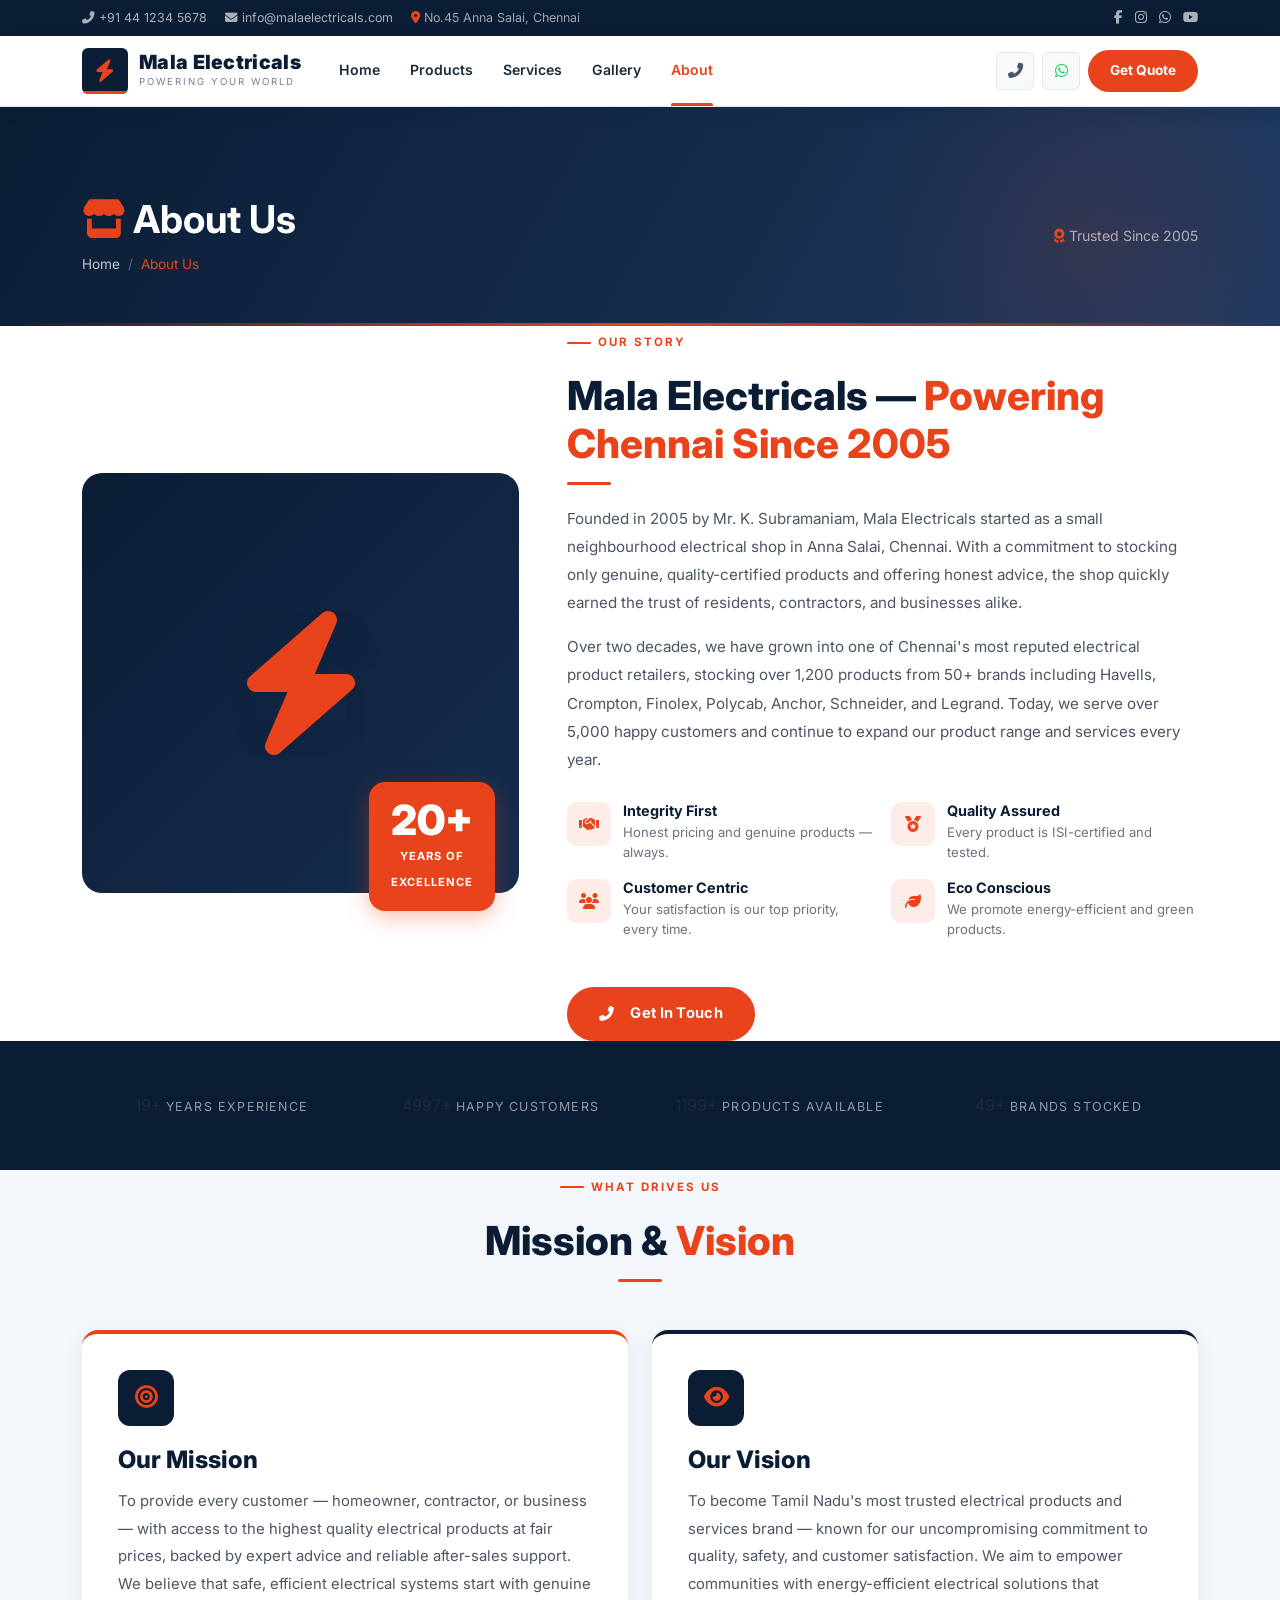
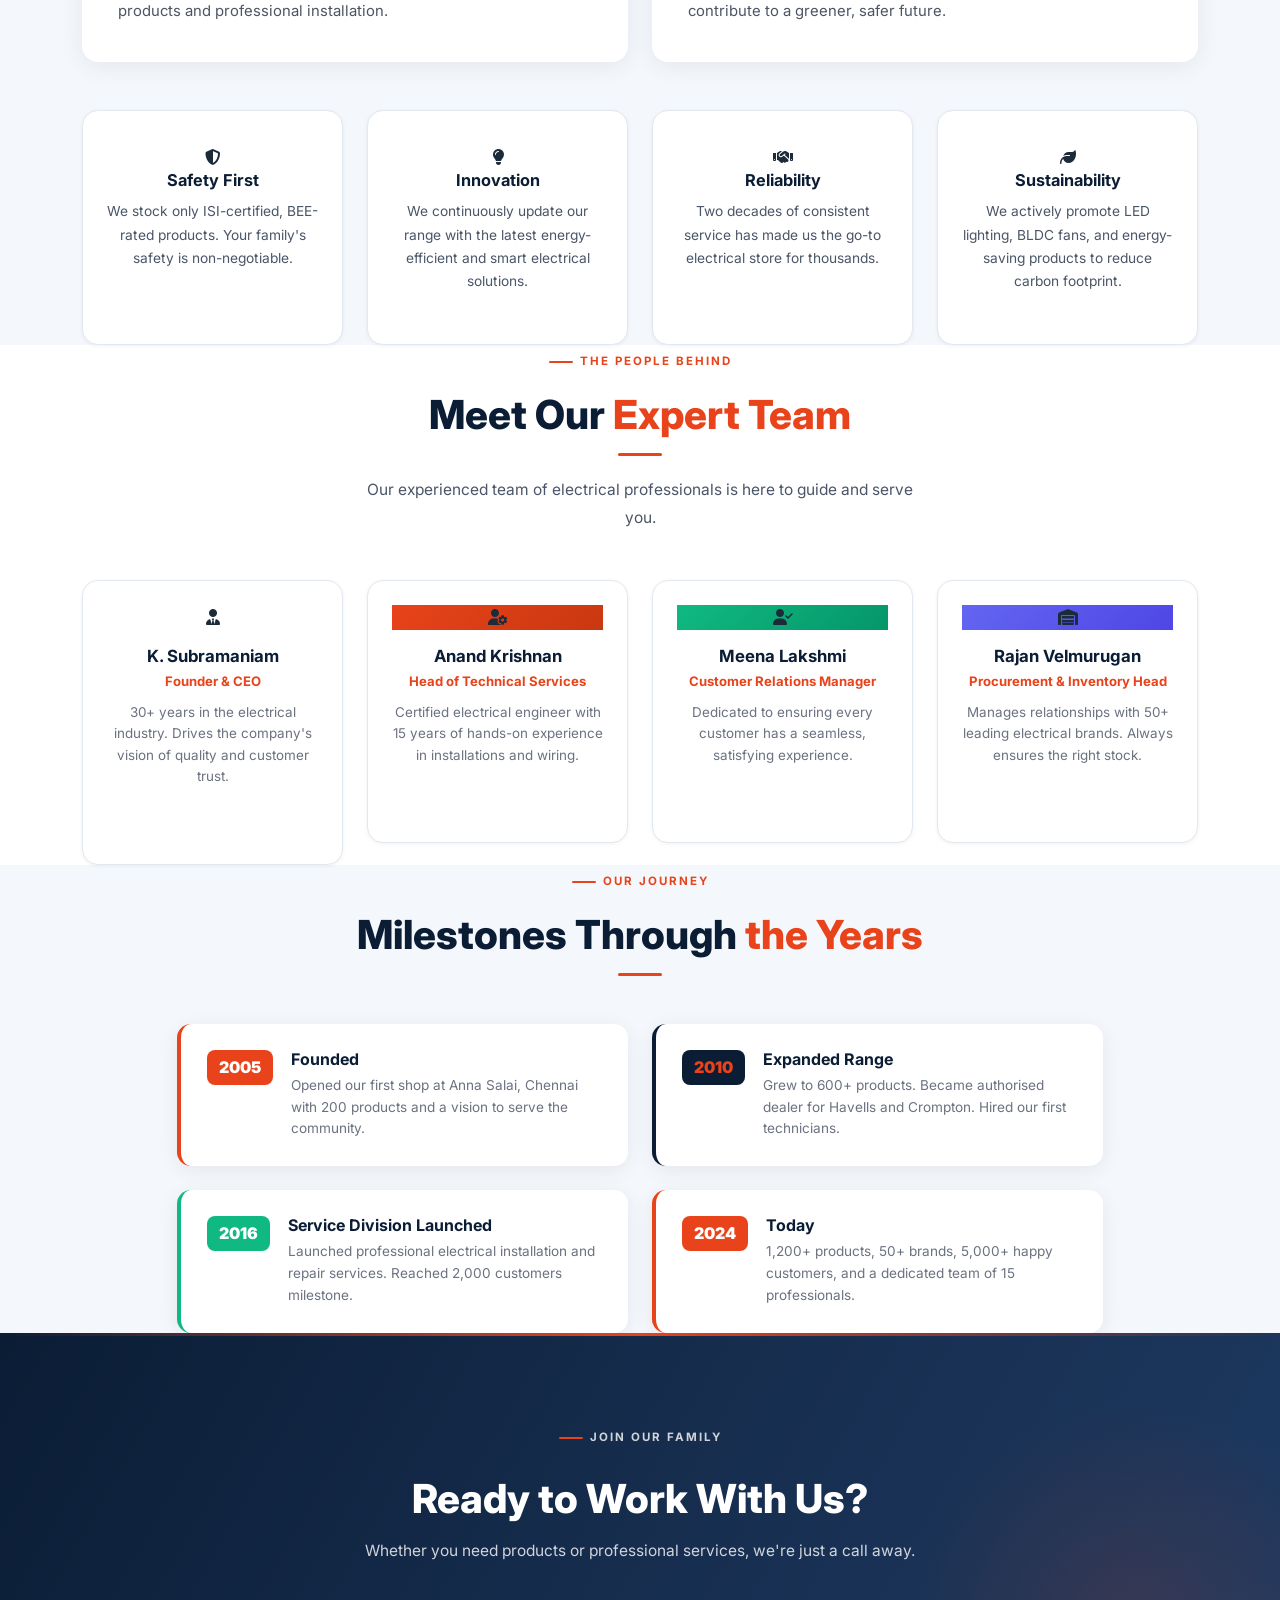
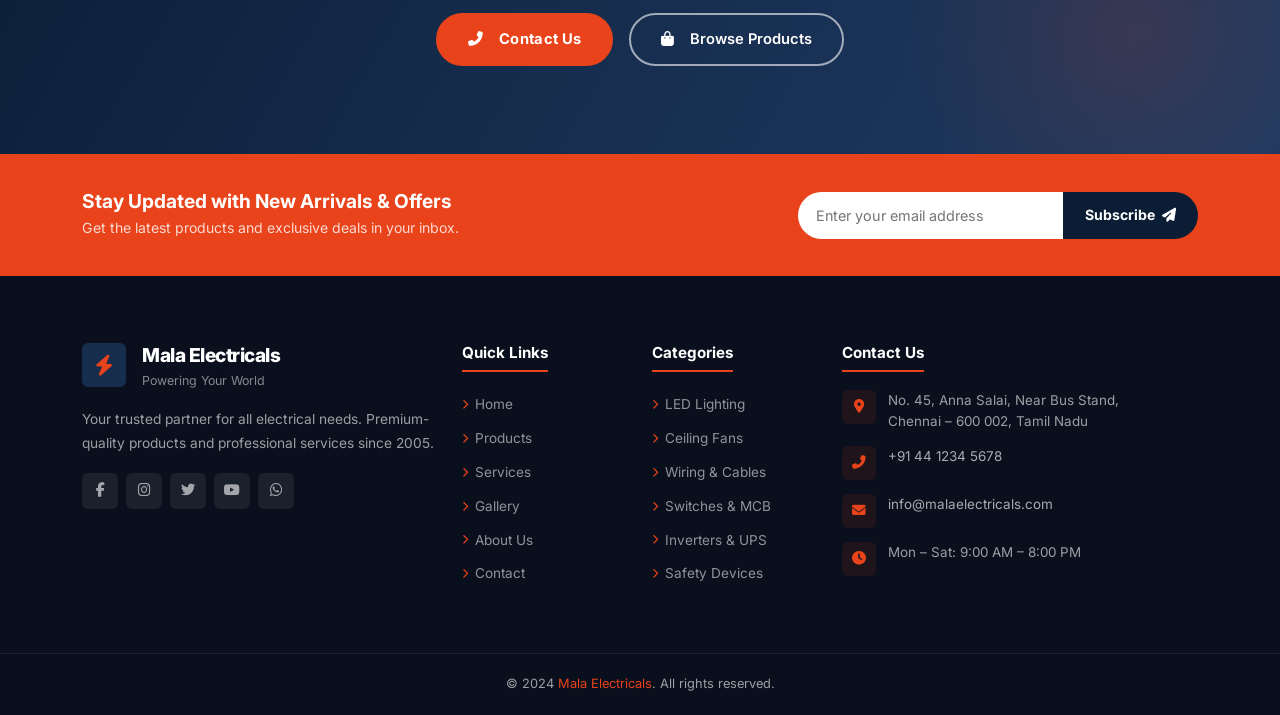
==== commit 9b7dabe0: "name is changed and some basic changes" ====
--- a/about.html
+++ b/about.html
@@ -3,8 +3,8 @@
 <head>
   <meta charset="UTF-8"/>
   <meta name="viewport" content="width=device-width,initial-scale=1.0"/>
-  <title>About Us — Bright Electricals</title>
-  <meta name="description" content="Learn about Bright Electricals — 20+ years of trusted electrical products and services in Chennai."/>
+  <title>About Us — Mala Electricals</title>
+  <meta name="description" content="Learn about Mala Electricals — 20+ years of trusted electrical products and services in Chennai."/>
   <link rel="stylesheet" href="https://cdn.jsdelivr.net/npm/bootstrap@5.3.2/dist/css/bootstrap.min.css"/>
   <link rel="stylesheet" href="https://cdnjs.cloudflare.com/ajax/libs/font-awesome/6.5.0/css/all.min.css"/>
   <link href="https://fonts.googleapis.com/css2?family=Inter:wght@400;500;600;700;800;900&display=swap" rel="stylesheet"/>
@@ -16,7 +16,7 @@
 <div id="preloader">
   <div class="pl-inner">
     <div class="pl-logo"><i class="fas fa-bolt"></i></div>
-    <div class="pl-brand">Bright Electricals</div>
+    <div class="pl-brand">Mala Electricals</div>
     <div class="pl-tag">Powering Your World</div>
     <div class="pl-bar"><div class="pl-bar-fill"></div></div>
   </div>
@@ -27,7 +27,7 @@
   <div class="container">
     <div class="top-bar-left">
       <a href="tel:+914412345678"><i class="fas fa-phone-alt"></i> +91 44 1234 5678</a>
-      <a href="mailto:info@brightelectricals.com"><i class="fas fa-envelope"></i> info@brightelectricals.com</a>
+      <a href="mailto:info@malaelectricals.com"><i class="fas fa-envelope"></i> info@malaelectricals.com</a>
       <span><i class="fas fa-map-marker-alt" style="color:var(--orange);"></i> No.45 Anna Salai, Chennai</span>
     </div>
     <div class="top-bar-right">
@@ -46,7 +46,7 @@
       <a href="index.html" class="navbar-brand-wrap">
         <div class="nb-logo"><i class="fas fa-bolt"></i></div>
         <div>
-          <span class="nb-brand-name">Bright Electricals</span>
+          <span class="nb-brand-name">Mala Electricals</span>
           <span class="nb-tagline">Powering Your World</span>
         </div>
       </a>
@@ -117,10 +117,10 @@
       </div>
       <div class="col-lg-7 reveal reveal-delay-1">
         <div class="eyebrow">Our Story</div>
-        <h2 class="section-h mt-2">Bright Electricals — <span style="color:var(--orange);">Powering Chennai Since 2005</span></h2>
+        <h2 class="section-h mt-2">Mala Electricals — <span style="color:var(--orange);">Powering Chennai Since 2005</span></h2>
         <div class="divider"></div>
         <p style="color:#4b5563;font-size:.95rem;line-height:1.85;margin-bottom:16px;">
-          Founded in 2005 by Mr. K. Subramaniam, Bright Electricals started as a small neighbourhood electrical shop in Anna Salai, Chennai. With a commitment to stocking only genuine, quality-certified products and offering honest advice, the shop quickly earned the trust of residents, contractors, and businesses alike.
+          Founded in 2005 by Mr. K. Subramaniam, Mala Electricals started as a small neighbourhood electrical shop in Anna Salai, Chennai. With a commitment to stocking only genuine, quality-certified products and offering honest advice, the shop quickly earned the trust of residents, contractors, and businesses alike.
         </p>
         <p style="color:#4b5563;font-size:.95rem;line-height:1.85;margin-bottom:28px;">
           Over two decades, we have grown into one of Chennai's most reputed electrical product retailers, stocking over 1,200 products from 50+ brands including Havells, Crompton, Finolex, Polycab, Anchor, Schneider, and Legrand. Today, we serve over 5,000 happy customers and continue to expand our product range and services every year.
@@ -394,7 +394,7 @@
         <div class="d-flex align-items-center gap-3 mb-3">
           <div class="fl-icon"><i class="fas fa-bolt"></i></div>
           <div>
-            <div style="color:#fff;font-size:1.2rem;font-weight:800;letter-spacing:-.5px;">Bright Electricals</div>
+            <div style="color:#fff;font-size:1.2rem;font-weight:800;letter-spacing:-.5px;">Mala Electricals</div>
             <div style="color:rgba(255,255,255,.5);font-size:.78rem;">Powering Your World</div>
           </div>
         </div>
@@ -441,7 +441,7 @@
         </div>
         <div class="footer-contact-row">
           <div class="footer-contact-icon"><i class="fas fa-envelope"></i></div>
-          <div class="info"><a href="mailto:info@brightelectricals.com" style="color:rgba(255,255,255,.65);">info@brightelectricals.com</a></div>
+          <div class="info"><a href="mailto:info@malaelectricals.com" style="color:rgba(255,255,255,.65);">info@malaelectricals.com</a></div>
         </div>
         <div class="footer-contact-row">
           <div class="footer-contact-icon"><i class="fas fa-clock"></i></div>
@@ -451,7 +451,7 @@
     </div>
   </div>
   <div class="footer-bottom">
-    <p class="mb-0">© 2024 <a href="index.html">Bright Electricals</a>. All rights reserved.</p>
+    <p class="mb-0">© 2024 <a href="index.html">Mala Electricals</a>. All rights reserved.</p>
   </div>
 </footer>
 
--- a/css/style.css
+++ b/css/style.css
@@ -483,12 +483,13 @@
 .cat-tile-bg {
   position: absolute; inset: 0; display: flex; align-items: center; justify-content: center;
   transition: transform .4s ease;
+  background-size: cover; background-position: center; background-repeat: no-repeat;
 }
 .cat-tile:hover .cat-tile-bg { transform: scale(1.07); }
-.cat-tile-bg i { font-size: 3.5rem; color: rgba(255,255,255,.22); }
+.cat-tile-bg i { font-size: 3.5rem; color: rgba(255,255,255,.35); position: relative; z-index: 1; }
 .cat-tile-overlay {
   position: absolute; inset: 0;
-  background: linear-gradient(to top, rgba(0,0,0,.72) 0%, transparent 60%);
+  background: linear-gradient(to top, rgba(0,0,0,.78) 0%, rgba(0,0,0,.18) 60%, transparent 100%);
 }
 .cat-tile-label { position: relative; z-index: 2; padding: 14px; }
 .cat-tile-name { font-size: .88rem; font-weight: 700; color: #fff; display: block; }
@@ -522,6 +523,11 @@
   position: relative; overflow: hidden;
   border-bottom: 1px solid var(--border);
 }
+.pc-img img {
+  width: 100%; height: 100%; object-fit: cover;
+  transition: transform .4s ease;
+}
+.product-card:hover .pc-img img { transform: scale(1.07); }
 .pc-img::after { content: ''; position: absolute; top: -20px; right: -20px; width: 80px; height: 80px; background: rgba(232,67,26,.05); border-radius: 50%; }
 .pc-img i { font-size: 5.5rem; color: var(--navy-2); transition: var(--t); position: relative; z-index: 1; }
 .product-card:hover .pc-img i { color: var(--orange); transform: scale(1.08) rotate(-4deg); }
@@ -995,7 +1001,9 @@
 /* Gallery card layout */
 .gallery-item { background: #fff; border-radius: var(--r-lg); overflow: hidden; box-shadow: var(--shadow-sm); border: 1px solid var(--border); transition: var(--t); height: 100%; }
 .gallery-item:hover { transform: translateY(-5px); box-shadow: var(--shadow-md); }
-.gallery-img { height: 220px; display: flex; align-items: center; justify-content: center; position: relative; overflow: hidden; }
+.gallery-img { height: 220px; display: flex; align-items: center; justify-content: center; position: relative; overflow: hidden; background-size: cover; background-position: center; background-repeat: no-repeat; }
+.gallery-img img { position: absolute; inset: 0; width: 100%; height: 100%; object-fit: cover; transition: transform .5s ease; }
+.gallery-item:hover .gallery-img img { transform: scale(1.08); }
 .gallery-img i { font-size: 3.6rem; color: rgba(255,255,255,.18); position: relative; z-index: 1; }
 .gallery-overlay { position: absolute; inset: 0; background: rgba(11,29,53,.85); display: flex; flex-direction: column; align-items: center; justify-content: center; gap: 8px; opacity: 0; transition: var(--t); z-index: 2; }
 .gallery-item:hover .gallery-overlay { opacity: 1; }
